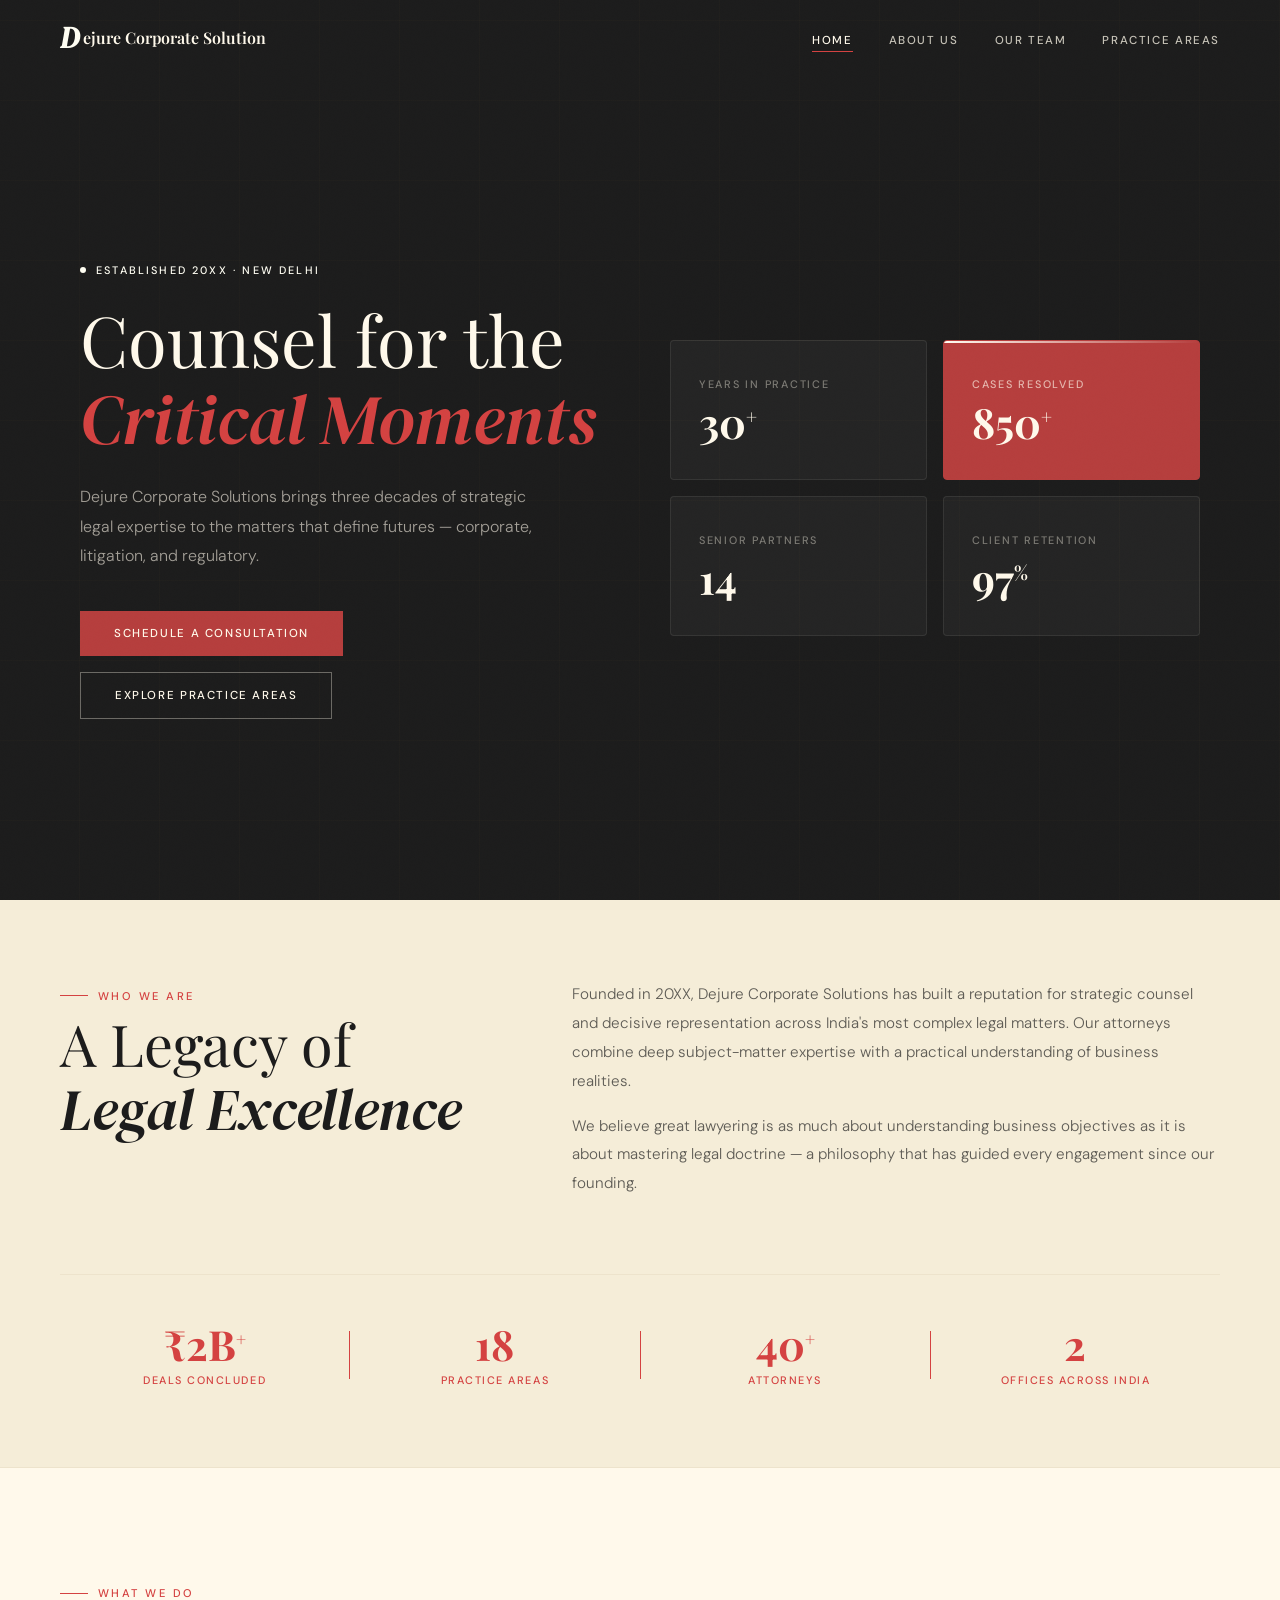
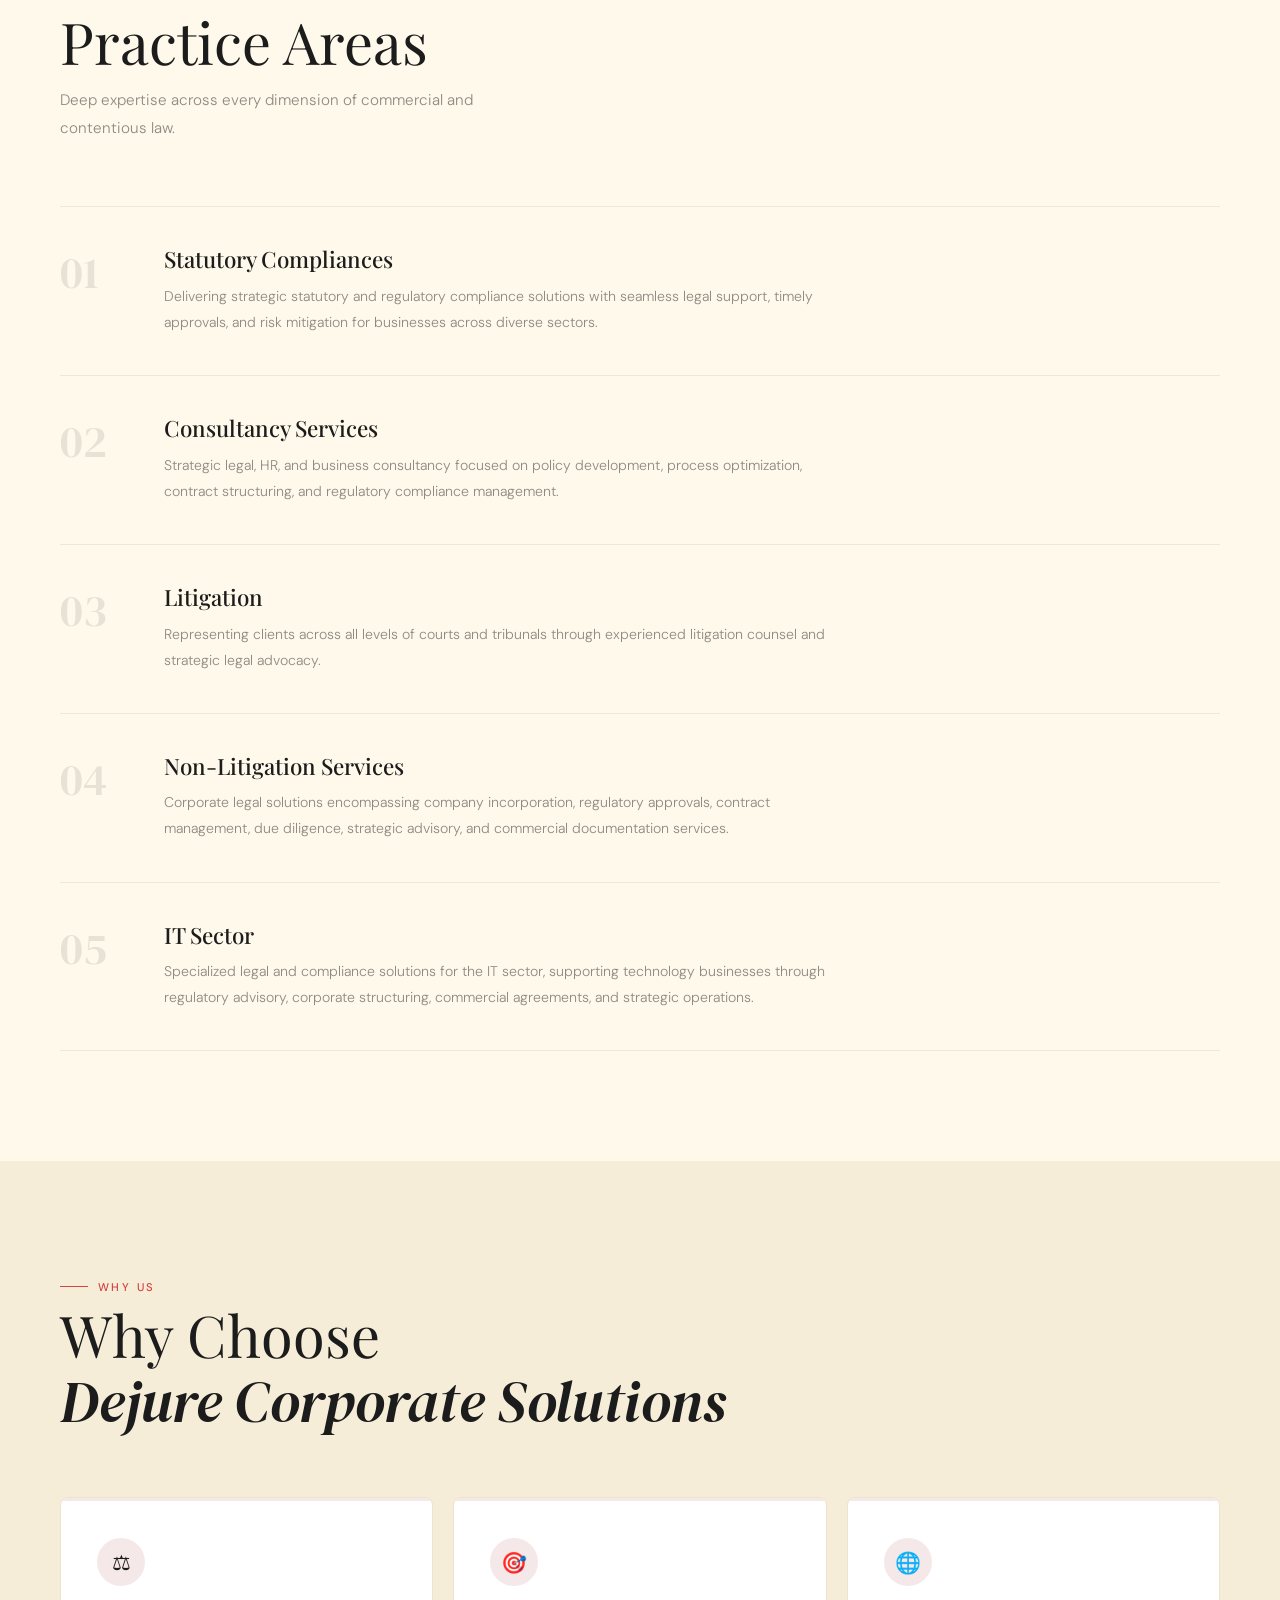
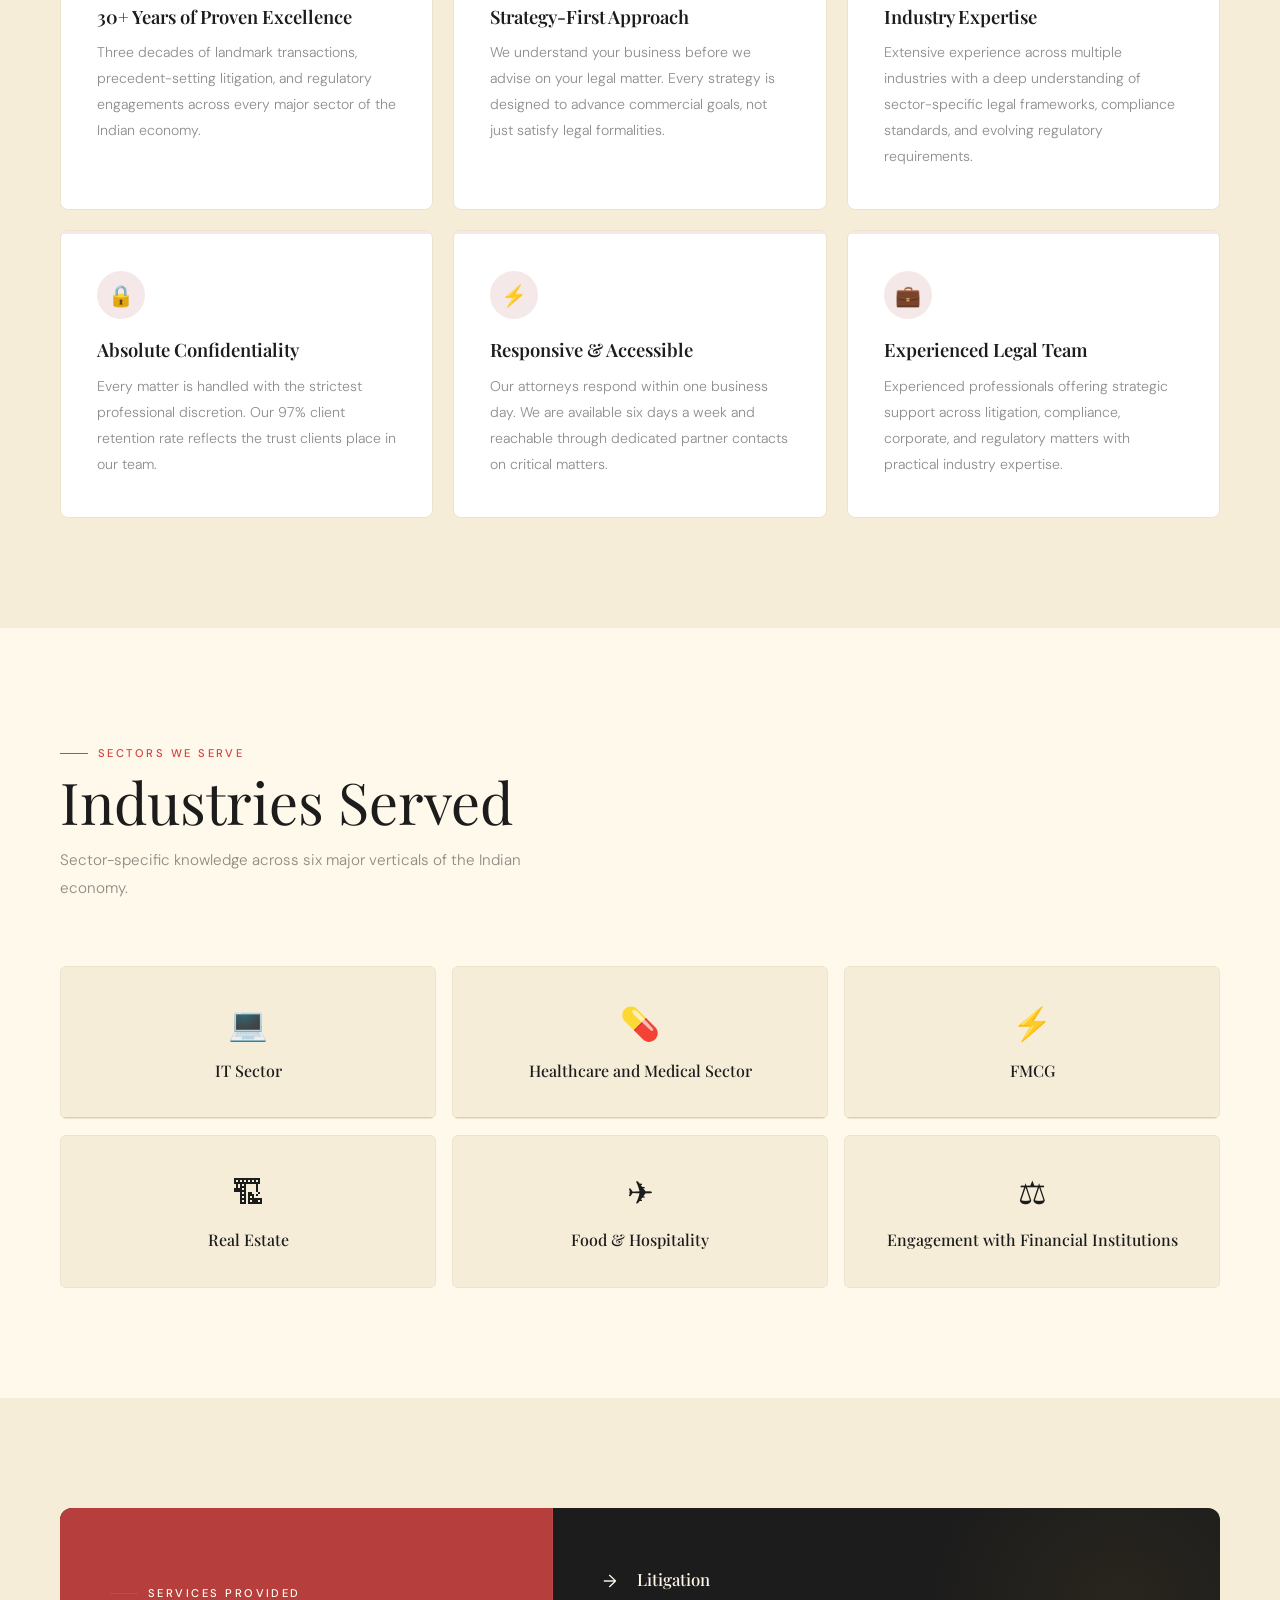
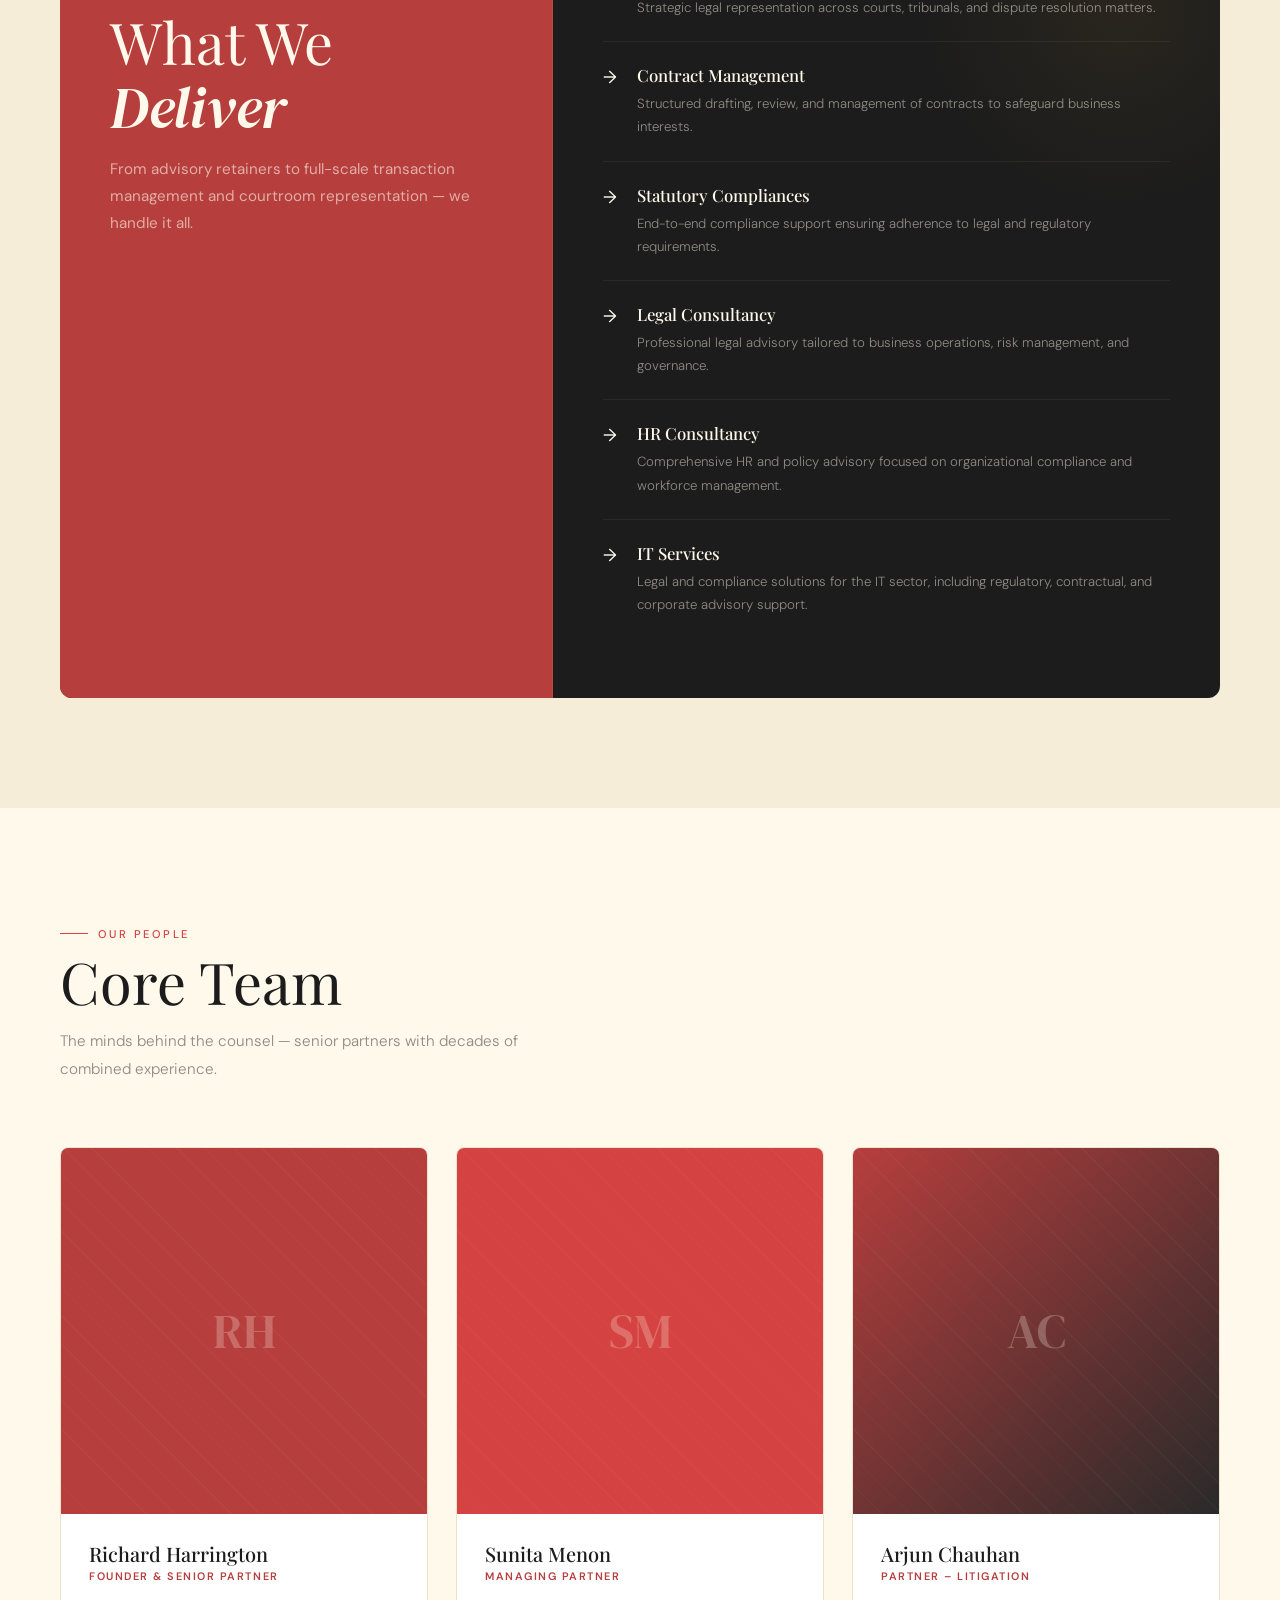
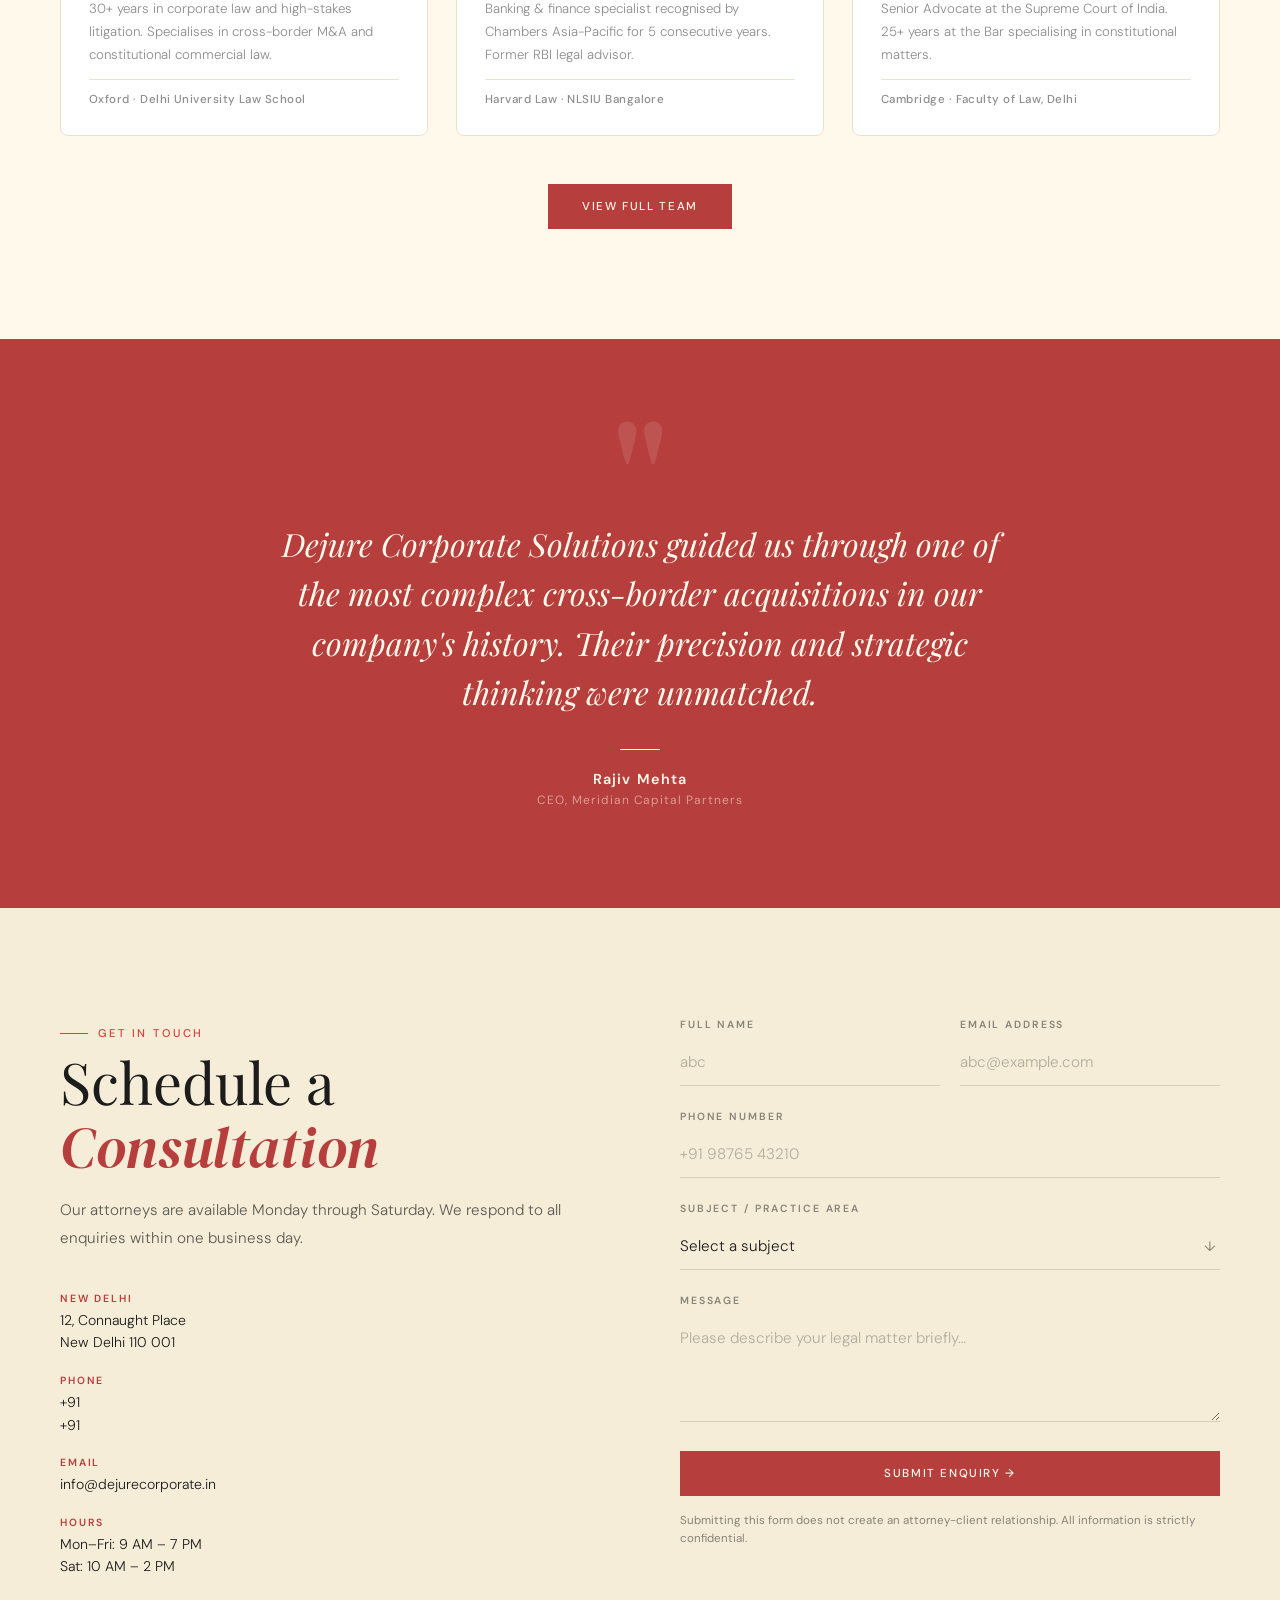
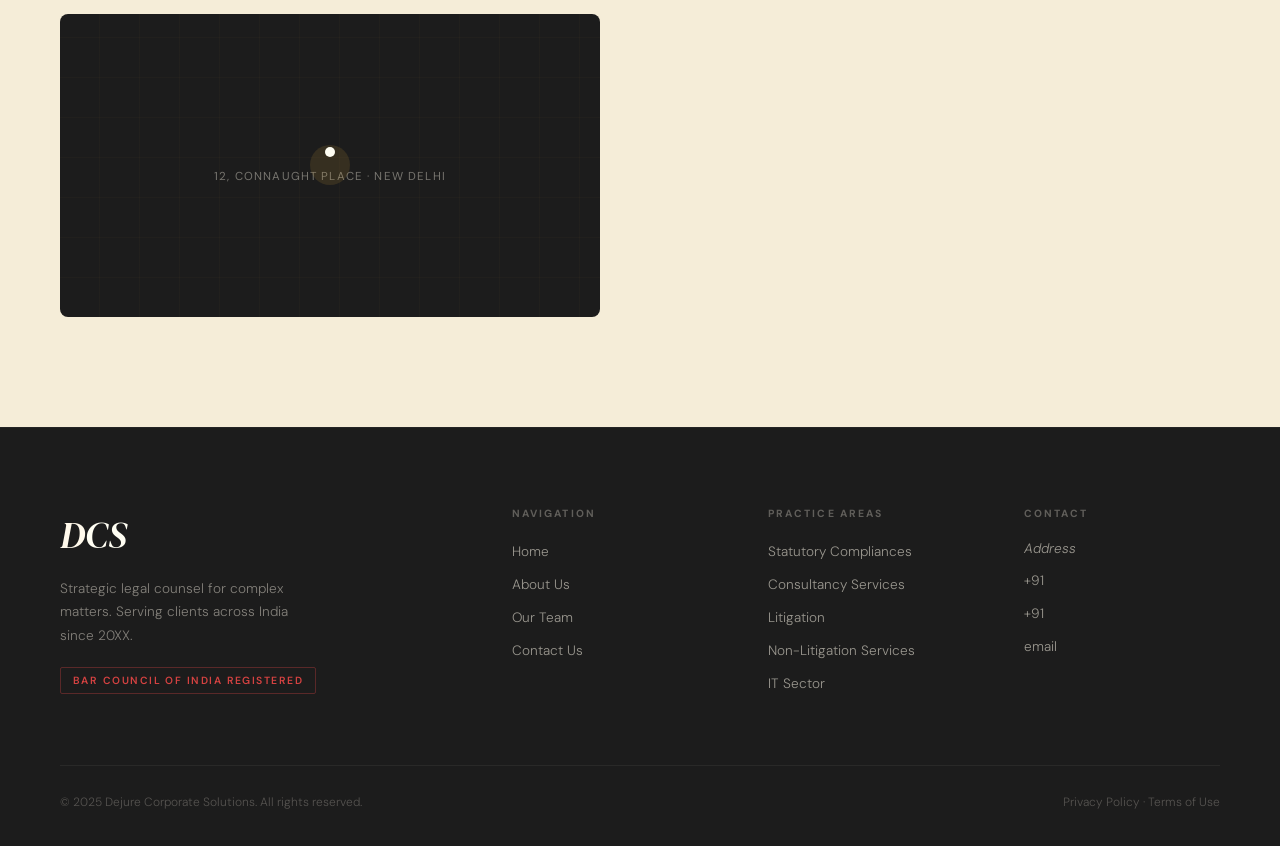
==== index.html @ 448e9ae2 "Add files via upload" ====
<!DOCTYPE html>
<html lang="en">
<head>
  <meta charset="UTF-8" />
  <meta name="viewport" content="width=device-width, initial-scale=1.0" />
  <title>Dejure Corporate Solution — Home</title>
  <link rel="preconnect" href="https://fonts.googleapis.com" />
  <link rel="preconnect" href="https://fonts.gstatic.com" crossorigin />
  <link href="https://fonts.googleapis.com/css2?family=Playfair+Display:ital,wght@0,400;0,500;0,600;0,700;1,400;1,600&family=DM+Sans:ital,opsz,wght@0,9..40,300;0,9..40,400;0,9..40,500;1,9..40,300&family=DM+Serif+Display:ital@0;1&display=swap" rel="stylesheet" />
  <link rel="stylesheet" href="style.css" />
</head>
<body data-page="home">

  <div class="grain"></div>

  <!-- NAV -->
  <nav id="navbar">
    <div class="nav-inner">
      <a class="nav-logo" href="index.html">
        <span class="logo-h">D</span>
        <span class="logo-full">ejure Corporate Solution</span>
      </a>
      <ul class="nav-links">
        <li><a href="index.html"   class="nav-link active">Home</a></li>
        <li><a href="about.html"   class="nav-link">About Us</a></li>
        <li><a href="team.html"    class="nav-link">Our Team</a></li>
        <li><a href="practice.html"    class="nav-link">Practice Areas</a></li>
      </ul>
      <button class="hamburger" id="hamburger" aria-label="Menu">
        <span></span><span></span><span></span>
      </button>
    </div>
    <div class="mobile-menu" id="mobileMenu">
      <a href="index.html" class="mob-link">Home</a>
      <a href="about.html" class="mob-link">About Us</a>
      <a href="team.html"  class="mob-link">Our Team</a>
      <a href="#contact"   class="mob-link">Contact</a>
    </div>
  </nav>

  <!-- ══════════════════ HERO ══════════════════ -->
  <section class="hero" id="home">
    <div class="hero-bg-lines"></div>
    <div class="hero-content">
      <div class="hero-eyebrow reveal">
        <span class="eyebrow-dot"></span>
        Established 20XX · New Delhi
      </div>
      <h1 class="hero-title reveal reveal-delay-1">
        Counsel for the<br /><em>Critical Moments</em>
      </h1>
      <p class="hero-desc reveal reveal-delay-2">
        Dejure Corporate Solutions brings three decades of strategic legal expertise to the matters that define futures — corporate, litigation, and regulatory.
      </p>
      <div class="hero-actions reveal reveal-delay-3">
        <a href="#contact" class="btn btn-primary">Schedule a Consultation</a>
        <a href="#practice" class="btn btn-ghost">Explore Practice Areas</a>
      </div>
    </div>
    <div class="hero-visual reveal reveal-delay-2">
      <div class="hero-card">
        <div class="hcard-label">Years in Practice</div>
        <div class="hcard-num">30<sup>+</sup></div>
      </div>
      <div class="hero-card hero-card--accent">
        <div class="hcard-label">Cases Resolved</div>
        <div class="hcard-num">850<sup>+</sup></div>
      </div>
      <div class="hero-card">
        <div class="hcard-label">Senior Partners</div>
        <div class="hcard-num">14</div>
      </div>
      <div class="hero-card hero-card">
        <div class="hcard-label">Client Retention</div>
        <div class="hcard-num">97<sup>%</sup></div>
      </div>
    </div>
  </section>

  <!-- ══════════════════ ABOUT STRIP ══════════════════ -->
  <section class="about-strip">
    <div class="container-wide">
      <div class="about-strip-inner reveal">
        <div class="about-strip-text">
          <span class="section-eyebrow">Who We Are</span>
          <h2 class="section-heading">A Legacy of<br /><em>Legal Excellence</em></h2>
        </div>
        <div class="about-strip-body">
          <p>Founded in 20XX, Dejure Corporate Solutions has built a reputation for strategic counsel and decisive representation across India's most complex legal matters. Our attorneys combine deep subject-matter expertise with a practical understanding of business realities.</p>
          <p>We believe great lawyering is as much about understanding business objectives as it is about mastering legal doctrine — a philosophy that has guided every engagement since our founding.</p>
        </div>
      </div>
      <div class="about-stats reveal">
        <div class="astat"><span class="astat-n">₹2B<sup>+</sup></span><span class="astat-l">Deals Concluded</span></div>
        <div class="astat-divider"></div>
        <div class="astat"><span class="astat-n">18</span><span class="astat-l">Practice Areas</span></div>
        <div class="astat-divider"></div>
        <div class="astat"><span class="astat-n">40<sup>+</sup></span><span class="astat-l">Attorneys</span></div>
        <div class="astat-divider"></div>
        <div class="astat"><span class="astat-n">2</span><span class="astat-l">Offices Across India</span></div>
      </div>
    </div>
  </section>

  <!-- ══════════════════ PRACTICE AREAS ══════════════════ -->
  <section class="section practice-section" id="practice">
    <div class="container-wide">
      <div class="section-header reveal">
        <span class="section-eyebrow">What We Do</span>
        <h2 class="section-heading">Practice Areas</h2>
        <p class="section-sub">Deep expertise across every dimension of commercial and contentious law.</p>
      </div>
      <ul class="practice-list reveal">
        <li class="practice-item">
          <span class="pi-num">01</span>
          <div class="pi-body">
            <h3>Statutory Compliances</h3>
            <p>Delivering strategic statutory and regulatory compliance solutions with seamless legal support, timely approvals, and risk mitigation for businesses across diverse sectors.</p>
          </div>
        </li>
        <li class="practice-item">
          <span class="pi-num">02</span>
          <div class="pi-body">
            <h3>Consultancy Services</h3>
            <p>Strategic legal, HR, and business consultancy focused on policy development, process optimization, contract structuring, and regulatory compliance management.</p>
          </div>
        </li>
        <li class="practice-item">
          <span class="pi-num">03</span>
          <div class="pi-body">
            <h3>Litigation</h3>
            <p>Representing clients across all levels of courts and tribunals through experienced litigation counsel and strategic legal advocacy.</p>
          </div>
        </li>
        <li class="practice-item">
          <span class="pi-num">04</span>
          <div class="pi-body">
            <h3>Non-Litigation Services</h3>
            <p>Corporate legal solutions encompassing company incorporation, regulatory approvals, contract management, due diligence, strategic advisory, and commercial documentation services.</p>
          </div>
        </li>
        <li class="practice-item">
          <span class="pi-num">05</span>
          <div class="pi-body">
            <h3>IT Sector</h3>
            <p>Specialized legal and compliance solutions for the IT sector, supporting technology businesses through regulatory advisory, corporate structuring, commercial agreements, and strategic operations.</p>
          </div>
        </li>
      </ul>
    </div>
  </section>

  <!-- ══════════════════ WHY CHOOSE US ══════════════════ -->
  <section class="section why-section">
    <div class="container-wide">
      <div class="section-header reveal">
        <span class="section-eyebrow">Why Us</span>
        <h2 class="section-heading">Why Choose<br /><em>Dejure Corporate Solutions</em></h2>
      </div>
      <div class="why-grid reveal">
        <div class="why-card">
          <div class="why-card-icon">⚖</div>
          <h3>30+ Years of Proven Excellence</h3>
          <p>Three decades of landmark transactions, precedent-setting litigation, and regulatory engagements across every major sector of the Indian economy.</p>
        </div>
        <div class="why-card">
          <div class="why-card-icon">🎯</div>
          <h3>Strategy-First Approach</h3>
          <p>We understand your business before we advise on your legal matter. Every strategy is designed to advance commercial goals, not just satisfy legal formalities.</p>
        </div>
        <div class="why-card">
          <div class="why-card-icon">🌐</div>
          <h3>Industry Expertise</h3>
          <p>Extensive experience across multiple industries with a deep understanding of sector-specific legal frameworks, compliance standards, and evolving regulatory requirements.</p>
        </div>
        <div class="why-card">
          <div class="why-card-icon">🔒</div>
          <h3>Absolute Confidentiality</h3>
          <p>Every matter is handled with the strictest professional discretion. Our 97% client retention rate reflects the trust clients place in our team.</p>
        </div>
        <div class="why-card">
          <div class="why-card-icon">⚡</div>
          <h3>Responsive &amp; Accessible</h3>
          <p>Our attorneys respond within one business day. We are available six days a week and reachable through dedicated partner contacts on critical matters.</p>
        </div>
        <div class="why-card">
          <div class="why-card-icon">💼</div>
          <h3>Experienced Legal Team</h3>
          <p>Experienced professionals offering strategic support across litigation, compliance, corporate, and regulatory matters with practical industry expertise.</p>
        </div>
      </div>
    </div>
  </section>

  <!-- ══════════════════ INDUSTRIES ══════════════════ -->
  <section class="section industries-section">
    <div class="container-wide">
      <div class="section-header reveal">
        <span class="section-eyebrow">Sectors We Serve</span>
        <h2 class="section-heading">Industries Served</h2>
        <p class="section-sub">Sector-specific knowledge across six major verticals of the Indian economy.</p>
      </div>
      <div class="industries-grid reveal">
        <div class="ind-card"><span class="ind-icon">💻</span><h4>IT Sector</h4></div>
        <div class="ind-card"><span class="ind-icon">💊</span><h4>Healthcare and Medical Sector</h4></div>
        <div class="ind-card"><span class="ind-icon">⚡</span><h4>FMCG</h4></div>
        <div class="ind-card"><span class="ind-icon">🏗</span><h4>Real Estate</h4></div>
        <div class="ind-card"><span class="ind-icon">✈</span><h4>Food &amp; Hospitality</h4></div>
        <div class="ind-card"><span class="ind-icon">⚖</span><h4>Engagement with Financial Institutions</h4></div>
      </div>
    </div>
  </section>

  <!-- ══════════════════ SERVICES ══════════════════ -->
  <section class="section services-section">
    <div class="container-wide">
      <div class="services-box reveal">
        <div class="services-left">
          <span class="section-eyebrow" style="color:var(--gold)">Services Provided</span>
          <h2 class="section-heading" style="color:var(--cream)">What We<br /><em>Deliver</em></h2>
          <p style="color:rgba(255,249,235,0.6);font-size:0.95rem;line-height:1.8;margin-top:1rem">From advisory retainers to full-scale transaction management and courtroom representation — we handle it all.</p>
        </div>
        <div class="services-right">
          <ul class="services-list">
            <li>
              <span class="srv-arrow">→</span>
              <div><strong>Litigation</strong><p>Strategic legal representation across courts, tribunals, and dispute resolution matters.</p></div>
            </li>
            <li>
              <span class="srv-arrow">→</span>
              <div><strong>Contract Management</strong><p>Structured drafting, review, and management of contracts to safeguard business interests.</p></div>
            </li>
            <li>
              <span class="srv-arrow">→</span>
              <div><strong>Statutory Compliances</strong><p>End-to-end compliance support ensuring adherence to legal and regulatory requirements.</p></div>
            </li>
            <li>
              <span class="srv-arrow">→</span>
              <div><strong>Legal Consultancy</strong><p>Professional legal advisory tailored to business operations, risk management, and governance.</p></div>
            </li>
            <li>
              <span class="srv-arrow">→</span>
              <div><strong>HR Consultancy</strong><p>Comprehensive HR and policy advisory focused on organizational compliance and workforce management.</p></div>
            </li>
            <li>
              <span class="srv-arrow">→</span>
              <div><strong>IT Services</strong><p>Legal and compliance solutions for the IT sector, including regulatory, contractual, and corporate advisory support.</p></div>
            </li>
          </ul>
        </div>
      </div>
    </div>
  </section>

  <!-- ══════════════════ CORE TEAM PREVIEW ══════════════════ -->
  <section class="section team-section">
    <div class="container-wide">
      <div class="section-header reveal">
        <span class="section-eyebrow">Our People</span>
        <h2 class="section-heading">Core Team</h2>
        <p class="section-sub">The minds behind the counsel — senior partners with decades of combined experience.</p>
      </div>
      <div class="team-preview-grid reveal">
        <div class="tp-card">
          <div class="tp-photo">
            <div class="tp-initials">RH</div>
          </div>
          <div class="tp-info">
            <h3>Richard Harrington</h3>
            <span class="tp-role">Founder &amp; Senior Partner</span>
            <p>30+ years in corporate law and high-stakes litigation. Specialises in cross-border M&amp;A and constitutional commercial law.</p>
            <div class="tp-edu">Oxford · Delhi University Law School</div>
          </div>
        </div>
        <div class="tp-card">
          <div class="tp-photo tp-photo--mehroon">
            <div class="tp-initials">SM</div>
          </div>
          <div class="tp-info">
            <h3>Sunita Menon</h3>
            <span class="tp-role">Managing Partner</span>
            <p>Banking &amp; finance specialist recognised by Chambers Asia-Pacific for 5 consecutive years. Former RBI legal advisor.</p>
            <div class="tp-edu">Harvard Law · NLSIU Bangalore</div>
          </div>
        </div>
        <div class="tp-card">
          <div class="tp-photo tp-photo--gold">
            <div class="tp-initials">AC</div>
          </div>
          <div class="tp-info">
            <h3>Arjun Chauhan</h3>
            <span class="tp-role">Partner – Litigation</span>
            <p>Senior Advocate at the Supreme Court of India. 25+ years at the Bar specialising in constitutional matters.</p>
            <div class="tp-edu">Cambridge · Faculty of Law, Delhi</div>
          </div>
        </div>
      </div>
      <div class="team-cta reveal">
        <a href="team.html" class="btn btn-primary">View Full Team</a>
      </div>
    </div>
  </section>

  <!-- ══════════════════ TESTIMONIAL ══════════════════ -->
  <section class="testimonial-section">
    <div class="container-wide">
      <div class="testimonial-inner reveal">
        <div class="testimonial-quote-mark">"</div>
        <blockquote>
          Dejure Corporate Solutions guided us through one of the most complex cross-border acquisitions in our company's history. Their precision and strategic thinking were unmatched.
        </blockquote>
        <div class="testimonial-author">
          <div class="testimonial-name">Rajiv Mehta</div>
          <div class="testimonial-role">CEO, Meridian Capital Partners</div>
        </div>
      </div>
    </div>
  </section>

  <!-- ══════════════════ CONTACT ══════════════════ -->
  <section class="section contact-section" id="contact">
    <div class="container-wide">
      <div class="contact-inner">
        <div class="contact-left reveal">
          <span class="section-eyebrow">Get in Touch</span>
          <h2 class="section-heading">Schedule a<br /><em style="color:var(--mehroon);">Consultation</em></h2>
          <p>Our attorneys are available Monday through Saturday. We respond to all enquiries within one business day.</p>
          <div class="contact-details">
            <div class="cd-item">
              <span class="cd-label">New Delhi</span>
              <span class="cd-val">12, Connaught Place<br />New Delhi 110 001</span>
            </div>
            <div class="cd-item">
              <span class="cd-label">Phone</span>
              <span class="cd-val">+91 &nbsp; &nbsp;<br />+91</span>
            </div>
            <div class="cd-item">
              <span class="cd-label">Email</span>
              <span class="cd-val">info@dejurecorporate.in</span>
            </div>
            <div class="cd-item">
              <span class="cd-label">Hours</span>
              <span class="cd-val">Mon–Fri: 9 AM – 7 PM<br />Sat: 10 AM – 2 PM</span>
            </div>
          </div>
          <div class="map-box">
            <div class="map-grid"></div>
            <div class="map-pin-wrap">
              <div class="map-pulse"></div>
              <div class="map-dot-main"></div>
              <div class="map-label">12, Connaught Place · New Delhi</div>
            </div>
          </div>
        </div>
        <div class="contact-right reveal reveal-delay-1">
          <form class="contact-form" id="contactForm">
            <div class="form-row">
              <div class="form-group">
                <label>Full Name</label>
                <input type="text" placeholder="abc" required />
              </div>
              <div class="form-group">
                <label>Email Address</label>
                <input type="email" placeholder="abc@example.com" required />
              </div>
            </div>
            <div class="form-group">
              <label>Phone Number</label>
              <input type="tel" placeholder="+91 98765 43210" />
            </div>
            <div class="form-group">
              <label>Subject / Practice Area</label>
              <div class="select-wrap">
                <select required>
                  <option value="">Select a subject</option>
                  <option>Statutory Compliances</option>
                  <option>Consultancy Services</option>
                  <option>Litigation</option>
                  <option>Non-Litigation Services</option>
                  <option>IT Sector</option>
                  <option>HR Consultancy</option>
                </select>
                <span class="select-arrow">↓</span>
              </div>
            </div>
            <div class="form-group">
              <label>Message</label>
              <textarea rows="4" placeholder="Please describe your legal matter briefly…" required></textarea>
            </div>
            <button type="submit" class="btn btn-primary btn-full">Submit Enquiry →</button>
            <p class="form-note">Submitting this form does not create an attorney-client relationship. All information is strictly confidential.</p>
          </form>
        </div>
      </div>
    </div>
  </section>

  <!-- FOOTER -->
  <footer>
    <div class="container-wide">
      <div class="footer-inner">
        <div class="footer-brand-col">
          <div class="footer-logo">D<span>CS</span></div>
          <p>Strategic legal counsel for complex matters. Serving clients across India since 20XX.</p>
          <div class="footer-bar-reg">Bar Council of India Registered</div>
        </div>
        <div class="footer-links-col">
          <h4>Navigation</h4>
          <ul>
            <li><a href="index.html">Home</a></li>
            <li><a href="about.html">About Us</a></li>
            <li><a href="team.html">Our Team</a></li>
            <li><a href="#contact">Contact Us</a></li>
          </ul>
        </div>
        <div class="footer-links-col">
          <h4>Practice Areas</h4>
          <ul>
            <li><a>Statutory Compliances</a></li>
            <li><a>Consultancy Services</a></li>
            <li><a>Litigation</a></li>
            <li><a>Non-Litigation Services</a></li>
            <li><a>IT Sector</a></li>
          </ul>
        </div>
        <div class="footer-links-col">
          <h4>Contact</h4>
          <ul>
            <li><a><Address>Address</Address></a></li>
            <li><a>+91 &nbsp;</a></li>
            <li><a>+91 &nbsp;</a></li>
            <li><a>email</a></li>
        </div>
      </div>
      <div class="footer-bottom">
        <span>© 2025 Dejure Corporate Solutions. All rights reserved.</span>
        <span>Privacy Policy · Terms of Use</span>
      </div>
    </div>
  </footer>

  <script src="script.js"></script>
</body>
</html>
---- style.css ----
/* ═══════════════════════════════════════════════════════
   DEJURE CORPORATE SOLUTION — style.css
   Shared across index.html · about.html · team.html
   ═══════════════════════════════════════════════════════ */

/* ── VARIABLES ── */
:root {
  --biege:          #fffef3;
  --cream:          #FFF9EB;
  --cream-dark:     #F5EDD8;
  --cream-deeper:   #EDE3CC;
  --charcoal:       #1C1C1C;
  --charcoal-soft:  #2A2A2A;
  --mehroon:          #b63e3d;
  --mehroon-light:    #d44241;
  --mehroon-pale:     #f5e8e8;
  --gold:           #fffef3;
  --white:          #FFFFFF;
  --text-muted:     rgba(28,28,28,0.5);
  --text-light:     rgba(28,28,28,0.7);
  --nav-h:          76px;
  --radius:         4px;
  --transition:     0.35s cubic-bezier(0.22, 1, 0.36, 1);
}

/* ── RESET ── */
*, *::before, *::after { margin: 0; padding: 0; box-sizing: border-box; }
html { scroll-behavior: smooth; font-size: 16px; }
body {
  font-family: 'DM Sans', sans-serif;
  background: var(--cream);
  color: var(--charcoal);
  overflow-x: hidden;
  min-height: 100vh;
}
img { display: block; max-width: 100%; }
a { text-decoration: none; color: inherit; }
ul { list-style: none; }
button { font-family: inherit; cursor: pointer; }
input, select, textarea { font-family: inherit; }

/* ── GRAIN ── */
.grain {
  position: fixed; inset: 0; z-index: 9999;
  pointer-events: none;
  background-image: url("data:image/svg+xml,%3Csvg viewBox='0 0 256 256' xmlns='http://www.w3.org/2000/svg'%3E%3Cfilter id='noise'%3E%3CfeTurbulence type='fractalNoise' baseFrequency='0.9' numOctaves='4' stitchTiles='stitch'/%3E%3C/filter%3E%3Crect width='100%25' height='100%25' filter='url(%23noise)' opacity='0.035'/%3E%3C/svg%3E");
  background-size: 200px 200px;
  opacity: 0.4;
}

/* ── TYPOGRAPHY ── */
h1, h2, h3, h4 { font-family: 'Playfair Display', serif; font-weight: 400; line-height: 1.15; }
em { font-family: 'DM Serif Display', serif; font-style: italic; }

/* ── UTILITY ── */
.container-wide { max-width: 1280px; margin: 0 auto; padding: 0 60px; }
.section { padding: 110px 0; }

.section-eyebrow {
  display: inline-flex; align-items: center; gap: 10px;
  font-size: 0.7rem; font-weight: 500; letter-spacing: 0.22em; text-transform: uppercase;
  color: var(--mehroon-light);
  font-family: 'DM Sans', sans-serif;
}
.section-eyebrow::before {
  content: ''; display: inline-block; width: 28px; height: 1px; background: var(--mehroon-light);
}
.section-heading {
  font-size: clamp(2.2rem, 4.5vw, 3.6rem);
  line-height: 1.1;
  color: var(--charcoal);
  margin-top: 0.6rem;
}
.section-sub {
  font-size: 0.95rem; font-weight: 300; color: var(--text-muted);
  max-width: 500px; line-height: 1.85; margin-top: 0.8rem;
}
.section-header { margin-bottom: 64px; }

/* ── BUTTONS ── */
.btn {
  display: inline-flex; align-items: center; gap: 8px;
  font-family: 'DM Sans', sans-serif;
  font-size: 0.72rem; font-weight: 500; letter-spacing: 0.14em; text-transform: uppercase;
  padding: 15px 34px;
  border: none; cursor: pointer;
  transition: var(--transition);
  position: relative; overflow: hidden;
}
.btn::after {
  content: ''; position: absolute; inset: 0;
  background: rgba(255,255,255,0.08);
  transform: translateY(100%);
  transition: transform 0.3s ease;
}
.btn:hover::after { transform: translateY(0); }
.btn-primary { background: var(--mehroon); color: var(--cream); }
.btn-primary:hover { background: var(--mehroon-light); }
.btn-ghost {
  background: transparent;
  color: var(--cream);
  border: 1px solid rgba(255,249,235,0.35);
}
.btn-ghost:hover { border-color: var(--cream); }
.btn-full { width: 100%; justify-content: center; }

/* ══════════════════════════════════════════
   NAV  (shared across all pages)
══════════════════════════════════════════ */
nav {
  position: fixed; top: 0; left: 0; right: 0; z-index: 1000;
  height: var(--nav-h);
  transition: background 0.4s ease, box-shadow 0.4s ease;
}
nav.scrolled {
  background: rgba(255,249,235,0.96);
  backdrop-filter: blur(12px);
  box-shadow: 0 1px 0 rgba(28,28,28,0.08);
}
nav.scrolled .nav-logo  { color: var(--charcoal); }
nav.scrolled .logo-h    { color: var(--mehroon); }
nav.scrolled .nav-link  { color: var(--charcoal); }
nav.scrolled .nav-link:hover { color: var(--mehroon); }
nav.scrolled .nav-cta   { background: var(--mehroon) !important; color: var(--cream) !important; }
nav.scrolled .hamburger span { background: var(--charcoal); }

/* On non-hero pages start scrolled so text is readable immediately */
body[data-page="about"] nav,
body[data-page="team"]  nav {
  background: rgba(255,249,235,0.96);
  backdrop-filter: blur(12px);
  box-shadow: 0 1px 0 rgba(28,28,28,0.08);
}
body[data-page="about"] nav .nav-logo,
body[data-page="team"]  nav .nav-logo  { color: var(--charcoal); }
body[data-page="about"] nav .logo-h,
body[data-page="team"]  nav .logo-h    { color: var(--mehroon); }
body[data-page="about"] nav .nav-link,
body[data-page="team"]  nav .nav-link  { color: var(--charcoal); }
body[data-page="about"] nav .nav-link:hover,
body[data-page="team"]  nav .nav-link:hover { color: var(--mehroon); }
body[data-page="about"] nav .nav-cta,
body[data-page="team"]  nav .nav-cta   { background: var(--mehroon) !important; color: var(--cream) !important; }
body[data-page="about"] nav .hamburger span,
body[data-page="team"]  nav .hamburger span { background: var(--charcoal); }

.nav-inner {
  max-width: 1280px; margin: 0 auto; padding: 0 60px;
  height: 100%; display: flex; align-items: center; justify-content: space-between;
}
.nav-logo {
  display: flex; align-items: center; gap: 4px;
  font-family: 'Playfair Display', serif;
  color: var(--cream); font-size: 1.1rem; font-weight: 600;
  transition: color 0.3s;
}
.logo-h {
  font-size: 1.8rem; line-height: 1; color: var(--gold);
  font-family: 'DM Serif Display', serif; font-style: italic;
  transition: color 0.3s;
}
.logo-full { font-size: 1rem; }

.nav-links { display: flex; align-items: center; gap: 36px; }
.nav-link {
  font-size: 0.72rem; font-weight: 500; letter-spacing: 0.14em; text-transform: uppercase;
  color: rgba(255,249,235,0.75);
  transition: color 0.2s;
  position: relative;
}
.nav-link::after {
  content: ''; position: absolute; bottom: -4px; left: 0; right: 0;
  height: 1px; background: var(--mehroon-light);
  transform: scaleX(0); transform-origin: left;
  transition: transform 0.3s ease;
}
.nav-link:hover { color: var(--cream); }
.nav-link:hover::after, .nav-link.active::after { transform: scaleX(1); }
.nav-link.active { color: var(--cream); }

/* On light nav, fix active/hover colours */
nav.scrolled .nav-link::after,
body[data-page="about"] nav .nav-link::after,
body[data-page="team"]  nav .nav-link::after { background: var(--mehroon); }
nav.scrolled .nav-link.active,
body[data-page="about"] nav .nav-link.active,
body[data-page="team"]  nav .nav-link.active { color: var(--mehroon); }

.nav-cta {
  background: var(--gold) !important;
  color: var(--charcoal) !important;
  padding: 10px 22px;
  font-size: 0.7rem !important;
  border-radius: var(--radius);
}
.nav-cta:hover { background: var(--mehroon-light) !important; color: var(--cream) !important; }
.nav-cta::after { display: none; }

.hamburger {
  display: none; flex-direction: column; gap: 5px;
  background: none; border: none; cursor: pointer; padding: 4px;
}
.hamburger span {
  display: block; width: 24px; height: 1.5px;
  background: var(--cream); transition: var(--transition);
}
.hamburger.open span:nth-child(1) { transform: translateY(6.5px) rotate(45deg); }
.hamburger.open span:nth-child(2) { opacity: 0; }
.hamburger.open span:nth-child(3) { transform: translateY(-6.5px) rotate(-45deg); }

.mobile-menu {
  display: none; flex-direction: column;
  background: var(--charcoal); padding: 20px 60px 28px;
}
.mobile-menu.open { display: flex; }
.mob-link {
  color: rgba(255,249,235,0.8); font-size: 0.85rem; font-weight: 500;
  letter-spacing: 0.1em; text-transform: uppercase;
  padding: 12px 0; border-bottom: 1px solid rgba(255,249,235,0.06);
}

/* ══════════════════════════════════════════
   HOME PAGE — HERO
══════════════════════════════════════════ */
.hero {
  background: var(--charcoal);
  padding: calc(var(--nav-h) + 80px) 80px 80px;
  display: grid; grid-template-columns: 1fr 1fr;
  gap: 60px; align-items: center;
  position: relative; overflow: hidden;
  min-height: 100vh;
}
.hero-bg-lines {
  position: absolute; inset: 0; pointer-events: none;
  background:
    repeating-linear-gradient(0deg,  transparent, transparent 79px, rgba(201,151,58,0.04) 80px),
    repeating-linear-gradient(90deg, transparent, transparent 79px, rgba(201,151,58,0.04) 80px);
}
.hero-eyebrow {
  display: inline-flex; align-items: center; gap: 10px;
  font-size: 0.68rem; font-weight: 500; letter-spacing: 0.2em; text-transform: uppercase;
  color: var(--gold);
  margin-bottom: 1.5rem;
}
.eyebrow-dot {
  width: 6px; height: 6px; border-radius: 50%; background: var(--gold);
  animation: pulse 2s infinite;
}
@keyframes pulse {
  0%,100% { box-shadow: 0 0 0 0 rgba(201,151,58,0.4); }
  50%      { box-shadow: 0 0 0 8px rgba(201,151,58,0); }
}
.hero-title {
  font-size: clamp(3rem, 5.5vw, 5.2rem);
  color: var(--cream); font-weight: 400; line-height: 1.08;
  margin-bottom: 1.5rem;
}
.hero-title em { color: var(--mehroon-light); }
.hero-desc {
  font-size: 1rem; font-weight: 300; color: rgba(255,249,235,0.6);
  line-height: 1.85; max-width: 460px; margin-bottom: 2.5rem;
}
.hero-actions { display: flex; gap: 16px; flex-wrap: wrap; }

.hero-visual {
  display: grid; grid-template-columns: 1fr 1fr; gap: 16px;
}
.hero-card {
  background: rgba(255,249,235,0.04);
  border: 1px solid rgba(255,249,235,0.08);
  padding: 36px 28px;
  border-radius: var(--radius);
  transition: var(--transition);
  position: relative; overflow: hidden;
}
.hero-card::before {
  content: ''; position: absolute; top: 0; left: 0; right: 0; height: 2px;
  background: linear-gradient(90deg, var(--mehroon), transparent);
  opacity: 0; transition: opacity 0.3s;
}
.hero-card:hover::before { opacity: 1; }
.hero-card:hover { border-color: rgba(255,249,235,0.15); transform: translateY(-3px); }
.hero-card--accent { background: var(--mehroon); border-color: var(--mehroon); }
.hero-card--accent .hcard-num   { color: var(--cream); }
.hero-card--accent .hcard-label { color: rgba(255,249,235,0.65); }
.hero-card--accent::before { background: linear-gradient(90deg,var(--gold),transparent); opacity:1; }
.hero-card--outline { border-color: rgba(201,151,58,0.3); }
.hero-card--outline .hcard-num { color: var(--gold); }
.hcard-label {
  font-size: 0.68rem; font-weight: 500; letter-spacing: 0.16em; text-transform: uppercase;
  color: rgba(255,249,235,0.4); margin-bottom: 10px;
}
.hcard-num {
  font-family: 'Playfair Display', serif;
  font-size: 2.6rem; font-weight: 700; color: var(--cream); line-height: 1;
}
.hcard-num sup { font-size: 1.2rem; vertical-align: super; }

/* ── About Strip ── */
.about-strip { background: var(--cream-dark); padding: 80px 0; border-bottom: 1px solid var(--cream-deeper); }
.about-strip-inner {
  display: grid; grid-template-columns: 1fr 1.5fr; gap: 80px; align-items: start;
  margin-bottom: 60px;
}
.about-strip-body p { font-size: 0.95rem; font-weight: 300; line-height: 1.9; color: var(--text-light); margin-bottom: 1rem; }
.about-stats {
  display: flex; gap: 0; align-items: center;
  border-top: 1px solid var(--cream-deeper); padding-top: 48px;
}
.astat { flex: 1; text-align: center; }
.astat-divider { width: 1px; height: 48px; background: var(--mehroon-light); }
.astat-n { display: block; font-family: 'Playfair Display', serif; font-size: 2.6rem; font-weight: 700; color: var(--mehroon-light); line-height: 1; }
.astat-n sup { font-size: 1.1rem; }
.astat-l { display: block; margin-top: 8px; font-size: 0.68rem; font-weight: 500; letter-spacing: 0.14em; text-transform: uppercase; color: var(--mehroon-light); }

/* ── Practice Areas ── */
.practice-section { background: var(--cream); }
.practice-list { display: flex; flex-direction: column; }
.practice-item {
  display: grid; grid-template-columns: 72px 1fr; gap: 32px; align-items: start;
  padding: 40px 0;
  border-top: 1px solid rgba(28,28,28,0.08);
  cursor: pointer; transition: var(--transition);
  position: relative;
}
.practice-item::after {
  content: '→'; position: absolute; right: 0; top: 50%;
  font-size: 1.2rem; color: var(--mehroon-light);
  opacity: 0; transform: translateY(-50%) translateX(-8px);
  transition: var(--transition);
}
.practice-item:hover::after { opacity: 1; transform: translateY(-50%) translateX(0); }
.practice-item:hover { padding-left: 8px; background: rgba(182,62,61,0.02); }
.practice-item:last-child { border-bottom: 1px solid rgba(28,28,28,0.08); }
.pi-num {
  font-family: 'DM Serif Display', serif;
  font-size: 2.8rem; font-weight: 400; color: rgba(28,28,28,0.1);
  line-height: 1; padding-top: 4px; transition: color 0.3s;
}
.practice-item:hover .pi-num { color: var(--mehroon-light); }
.pi-body h3 { font-size: 1.4rem; font-weight: 500; color: var(--charcoal); margin-bottom: 10px; transition: color 0.3s; }
.practice-item:hover .pi-body h3 { color: var(--mehroon); }
.pi-body p  { font-size: 0.88rem; font-weight: 300; line-height: 1.85; color: var(--text-muted); max-width: 680px; }

/* ── Why Choose Us ── */
.why-section { background: var(--cream-dark); }
.why-grid { display: grid; grid-template-columns: repeat(3, 1fr); gap: 20px; }
.why-card {
  background: var(--white);
  border: 1px solid var(--cream-deeper);
  border-radius: 8px; padding: 40px 36px;
  position: relative; overflow: hidden;
  transition: var(--transition);
}
.why-card::before {
  content: ''; position: absolute; top: 0; left: 0; right: 0; height: 3px;
  background: var(--mehroon-pale); transition: background 0.3s;
}
.why-card:hover { transform: translateY(-6px); box-shadow: 0 20px 48px rgba(28,28,28,0.08); }
.why-card:hover::before { background: var(--mehroon); }
.why-card-icon {
  width: 48px; height: 48px; border-radius: 50%;
  background: var(--mehroon-pale);
  display: flex; align-items: center; justify-content: center;
  font-size: 1.3rem; margin-bottom: 20px;
}
.why-card h3 { font-size: 1.15rem; font-weight: 600; color: var(--charcoal); margin-bottom: 12px; }
.why-card p  { font-size: 0.88rem; font-weight: 300; line-height: 1.85; color: var(--text-muted); }

/* ── Industries ── */
.industries-section { background: var(--cream); }
.industries-grid { display: grid; grid-template-columns: repeat(3, 1fr); gap: 16px; }
.ind-card {
  padding: 36px 28px;
  background: var(--cream-dark);
  border: 1px solid var(--cream-deeper);
  border-radius: 6px;
  cursor: pointer; transition: var(--transition);
  text-align: center; position: relative; overflow: hidden;
}
.ind-card::before {
  content: ''; position: absolute; inset: 0;
  background: var(--mehroon);
  transform: translateY(100%);
  transition: transform 0.4s cubic-bezier(0.22,1,0.36,1); z-index: 0;
}
.ind-card:hover::before    { transform: translateY(0); }
.ind-card:hover .ind-icon  { color: var(--gold); }
.ind-card:hover h4         { color: var(--cream); }
.ind-icon { display: block; font-size: 2rem; margin-bottom: 16px; position: relative; z-index: 1; transition: color 0.3s; }
.ind-card h4 { font-family: 'Playfair Display', serif; font-size: 1rem; font-weight: 500; color: var(--charcoal); line-height: 1.3; position: relative; z-index: 1; transition: color 0.3s; }

/* ── Services ── */
.services-section { background: var(--cream-dark); }
.services-box {
  background: var(--charcoal);
  border-radius: 12px;
  display: grid; grid-template-columns: 0.85fr 1.15fr;
  overflow: hidden; position: relative;
}
.services-box::before {
  content: ''; position: absolute; top:-100px; right:-100px;
  width:400px;height:400px; border-radius:50%;
  background: radial-gradient(circle, rgba(201,151,58,0.08) 0%, transparent 70%);
  pointer-events: none;
}
.services-left  { padding: 70px 50px; background: var(--mehroon); border-right: 1px solid rgba(255,249,235,0.06); }
.services-right { padding: 60px 50px; }
.services-list  { display: flex; flex-direction: column; gap: 0; }
.services-list li {
  display: flex; gap: 20px; align-items: flex-start;
  padding: 22px 0;
  border-bottom: 1px solid rgba(255,249,235,0.06);
  transition: var(--transition);
}
.services-list li:first-child { padding-top: 0; }
.services-list li:last-child  { border-bottom: none; }
.services-list li:hover { padding-left: 8px; }
.srv-arrow { color: var(--gold); font-size: 1.1rem; flex-shrink: 0; margin-top: 2px; transition: transform 0.3s; }
.services-list li:hover .srv-arrow { transform: translateX(4px); }
.services-list li strong { display: block; color: var(--cream); font-family: 'Playfair Display', serif; font-size: 1.05rem; font-weight: 500; margin-bottom: 6px; }
.services-list li p { font-size: 0.83rem; font-weight: 300; line-height: 1.75; color: rgba(255,249,235,0.5); }

/* ── Team Preview (Home) ── */
.team-section { background: var(--cream); }
.team-preview-grid { display: grid; grid-template-columns: repeat(3, 1fr); gap: 28px; margin-bottom: 48px; }
.tp-card {
  background: var(--white);
  border: 1px solid var(--cream-deeper);
  border-radius: 8px; overflow: hidden;
  transition: var(--transition); cursor: pointer;
}
.tp-card:hover { transform: translateY(-8px); box-shadow: 0 24px 60px rgba(28,28,28,0.1); }
.tp-photo {
  width: 100%; aspect-ratio: 1;
  background: var(--mehroon);
  display: flex; align-items: center; justify-content: center;
  position: relative; overflow: hidden;
}
.tp-photo--mehroon { background: var(--mehroon-light); }
.tp-photo--gold  { background: linear-gradient(135deg, var(--mehroon), var(--charcoal-soft)); }
.tp-photo::after {
  content: ''; position: absolute; inset: 0;
  background: repeating-linear-gradient(45deg, rgba(255,249,235,0.03) 0, rgba(255,249,235,0.03) 1px, transparent 1px, transparent 20px);
}
.tp-initials { font-family: 'DM Serif Display', serif; font-size: 3rem; color: rgba(255,249,235,0.25); position: relative; z-index: 1; }
.tp-info { padding: 28px; }
.tp-info h3 { font-size: 1.25rem; font-weight: 500; margin-bottom: 4px; }
.tp-role { font-size: 0.68rem; font-weight: 600; letter-spacing: 0.14em; text-transform: uppercase; color: var(--mehroon); margin-bottom: 14px; display: block; }
.tp-info p { font-size: 0.83rem; font-weight: 300; line-height: 1.75; color: var(--text-muted); margin-bottom: 12px; }
.tp-edu { font-size: 0.72rem; font-weight: 500; color: var(--text-muted); letter-spacing: 0.04em; padding-top: 12px; border-top: 1px solid var(--cream-deeper); }
.team-cta { text-align: center; }

/* ── Testimonial ── */
.testimonial-section { background: var(--mehroon); padding: 100px 0; }
.testimonial-inner { max-width: 860px; margin: 0 auto; text-align: center; padding: 0 60px; position: relative; }
.testimonial-quote-mark { font-family: 'DM Serif Display', serif; font-size: 8rem; line-height: 0.5; color: rgba(255,249,235,0.12); margin-bottom: 1rem; display: block; }
.testimonial-inner blockquote { font-family: 'Playfair Display', serif; font-size: clamp(1.3rem, 2.5vw, 2rem); font-weight: 400; font-style: italic; color: var(--cream); line-height: 1.55; margin-bottom: 2rem; }
.testimonial-name { font-size: 0.9rem; font-weight: 600; letter-spacing: 0.08em; color: var(--cream); margin-bottom: 4px; }
.testimonial-role { font-size: 0.75rem; letter-spacing: 0.08em; color: rgba(255,249,235,0.5); }
.testimonial-author::before { content: ''; display: block; width: 40px; height: 1px; background: var(--gold); margin: 0 auto 20px; }

/* ── Contact (Home) ── */
.contact-section { background: var(--cream-dark); }
.contact-inner { display: grid; grid-template-columns: 1fr 1fr; gap: 80px; align-items: start; }
.contact-left p { font-size: 0.95rem; font-weight: 300; color: var(--text-light); line-height: 1.85; margin-top: 1rem; margin-bottom: 2.5rem; }
.contact-details { display: flex; flex-direction: column; gap: 20px; margin-bottom: 36px; }
.cd-item { display: flex; flex-direction: column; gap: 4px; }
.cd-label { font-size: 0.65rem; font-weight: 600; letter-spacing: 0.18em; text-transform: uppercase; color: var(--mehroon); }
.cd-val   { font-size: 0.88rem; font-weight: 300; color: var(--charcoal); line-height: 1.6; }
.map-box {
  background: var(--charcoal); border-radius: 8px; overflow: hidden;
  aspect-ratio: 16/9; position: relative;
  display: flex; align-items: center; justify-content: center;
}
.map-grid {
  position: absolute; inset: 0;
  background:
    repeating-linear-gradient(0deg,  transparent, transparent 39px, rgba(201,151,58,0.06) 40px),
    repeating-linear-gradient(90deg, transparent, transparent 39px, rgba(201,151,58,0.06) 40px);
}
.map-pin-wrap { position: relative; z-index: 1; text-align: center; }
.map-pulse {
  position: absolute; top: 50%; left: 50%;
  transform: translate(-50%,-50%);
  width: 40px; height: 40px; border-radius: 50%;
  background: rgba(201,151,58,0.15);
  animation: mapPulse 2s ease-in-out infinite;
}
@keyframes mapPulse {
  0%,100% { transform: translate(-50%,-50%) scale(1); opacity: 0.6; }
  50%      { transform: translate(-50%,-50%) scale(1.8); opacity: 0; }
}
.map-dot-main { width: 10px; height: 10px; border-radius: 50%; background: var(--gold); margin: 0 auto 12px; position: relative; z-index: 1; }
.map-label { font-size: 0.72rem; letter-spacing: 0.1em; text-transform: uppercase; color: rgba(255,249,235,0.4); }

/* Contact Form */
.contact-form { display: flex; flex-direction: column; gap: 0; }
.form-row { display: grid; grid-template-columns: 1fr 1fr; gap: 20px; }
.form-group { margin-bottom: 24px; }
.form-group label { display: block; font-size: 0.65rem; font-weight: 600; letter-spacing: 0.18em; text-transform: uppercase; color: var(--text-muted); margin-bottom: 8px; }
.form-group input,
.form-group textarea {
  width: 100%; padding: 13px 0;
  background: transparent; border: none; border-bottom: 1.5px solid rgba(28,28,28,0.15);
  font-size: 0.95rem; font-weight: 300; color: var(--charcoal);
  outline: none; transition: border-color 0.25s;
}
.form-group input:focus,
.form-group textarea:focus    { border-color: var(--mehroon); }
.form-group input::placeholder,
.form-group textarea::placeholder { color: rgba(28,28,28,0.3); }
.form-group textarea { resize: vertical; min-height: 100px; padding-top: 13px; }
.select-wrap { position: relative; }
.select-wrap select {
  width: 100%; padding: 13px 0; padding-right: 24px;
  background: transparent; border: none; border-bottom: 1.5px solid rgba(28,28,28,0.15);
  font-size: 0.95rem; font-weight: 300; color: var(--charcoal);
  outline: none; appearance: none; cursor: pointer; transition: border-color 0.25s;
}
.select-wrap select:focus { border-color: var(--mehroon); }
.select-arrow { position: absolute; right: 4px; top: 50%; transform: translateY(-50%); color: var(--text-muted); font-size: 0.85rem; pointer-events: none; }
.form-note { font-size: 0.72rem; color: var(--text-muted); line-height: 1.6; margin-top: 16px; }
.form-success { background: var(--mehroon-pale); border: 1px solid rgba(182,62,61,0.2); border-radius: 6px; padding: 20px 24px; font-size: 0.9rem; color: var(--mehroon); display: none; margin-top: 16px; text-align: center; }
.form-success.show { display: block; }

/* ══════════════════════════════════════════
   FOOTER  (shared)
══════════════════════════════════════════ */
footer { background: var(--charcoal); padding: 80px 0 36px; border-top: 1px solid rgba(255,249,235,0.04); }
.footer-inner { display: grid; grid-template-columns: 2fr 1fr 1fr 1fr; gap: 60px; padding-bottom: 60px; border-bottom: 1px solid rgba(255,249,235,0.06); }
.footer-logo { font-family: 'DM Serif Display', serif; font-size: 2.4rem; font-style: italic; color: var(--cream); margin-bottom: 16px; }
.footer-logo span { color: var(--gold); }
.footer-brand-col p { font-size: 0.85rem; font-weight: 300; color: rgba(255,249,235,0.45); line-height: 1.7; max-width: 240px; margin-bottom: 20px; }
.footer-bar-reg { font-size: 0.65rem; font-weight: 600; letter-spacing: 0.14em; text-transform: uppercase; color: var(--mehroon-light); border: 1px solid rgba(182,62,61,0.4); display: inline-block; padding: 6px 12px; border-radius: 2px; }
.footer-links-col h4 { font-family: 'DM Sans', sans-serif; font-size: 0.65rem; font-weight: 700; letter-spacing: 0.2em; text-transform: uppercase; color: rgba(255,249,235,0.3); margin-bottom: 20px; }
.footer-links-col ul li { margin-bottom: 12px; }
.footer-links-col ul li a { font-size: 0.85rem; font-weight: 300; color: rgba(255,249,235,0.55); transition: color 0.2s; cursor: pointer; }
.footer-links-col ul li a:hover { color: var(--cream); }
.footer-bottom { display: flex; justify-content: space-between; align-items: center; padding-top: 28px; font-size: 0.75rem; font-weight: 300; color: rgba(255,249,235,0.25); }

/* ══════════════════════════════════════════
   ABOUT PAGE
══════════════════════════════════════════ */
.about-page-hero {
  background: var(--charcoal);
  padding: calc(var(--nav-h) + 80px) 0 80px;
  position: relative; overflow: hidden;
}
.about-hero-bg-lines {
  position: absolute; inset: 0; pointer-events: none;
  background:
    repeating-linear-gradient(0deg,  transparent, transparent 79px, rgba(201,151,58,0.04) 80px),
    repeating-linear-gradient(90deg, transparent, transparent 79px, rgba(201,151,58,0.04) 80px);
}
.about-page-hero-inner { max-width: 820px; }
.about-hero-content    { margin-top: 1.5rem; }
.about-hero-title {
  font-size: clamp(2.8rem, 5.5vw, 5rem);
  color: var(--cream); font-weight: 400; line-height: 1.1;
  margin-top: 0.6rem; margin-bottom: 1.4rem;
}
.about-hero-title em { color: var(--mehroon-light); }
.about-hero-desc { font-size: 1.05rem; font-weight: 300; color: rgba(255,249,235,0.58); line-height: 1.9; max-width: 640px; }

.back-link {
  display: inline-flex; align-items: center; gap: 8px;
  font-size: 0.72rem; font-weight: 500; letter-spacing: 0.12em; text-transform: uppercase;
  color: rgba(255,249,235,0.45); margin-bottom: 2rem; cursor: pointer; transition: color 0.2s;
}
.back-link:hover { color: var(--gold); }

/* About Intro */
.about-intro-section { background: var(--cream); }
.about-intro-grid { display: grid; grid-template-columns: 1.1fr 0.9fr; gap: 80px; align-items: start; }
.about-intro-rule { width: 48px; height: 2px; background: var(--mehroon); margin: 24px 0 28px; }
.about-intro-left p { font-size: 0.93rem; font-weight: 300; line-height: 1.9; color: var(--text-light); margin-bottom: 1.1rem; }

.about-quote-card {
  background: var(--mehroon);
  border-radius: 10px; padding: 44px 40px;
  position: relative; overflow: hidden; margin-bottom: 20px;
}
.about-quote-card::before { content: ''; position: absolute; bottom: -60px; right: -60px; width: 200px; height: 200px; border-radius: 50%; background: rgba(255,249,235,0.04); }
.aqc-mark { font-family: 'DM Serif Display', serif; font-size: 5rem; line-height: 0.6; color: rgba(255,249,235,0.15); display: block; margin-bottom: 1rem; }
.about-quote-card p { font-family: 'Playfair Display', serif; font-size: 1.15rem; font-style: italic; font-weight: 400; color: var(--cream); line-height: 1.65; margin-bottom: 1.5rem; position: relative; z-index: 1; }
.aqc-author { border-top: 1px solid rgba(255,249,235,0.15); padding-top: 16px; }
.aqc-name { font-size: 0.85rem; font-weight: 600; letter-spacing: 0.06em; color: var(--cream); margin-bottom: 3px; }
.aqc-role { font-size: 0.72rem; letter-spacing: 0.08em; color: rgba(255,249,235,0.5); }

.about-stats-mini { display: grid; grid-template-columns: 1fr 1fr; gap: 12px; }
.asm-item { background: var(--cream-dark); border: 1px solid var(--cream-deeper); border-radius: 6px; padding: 22px 20px; text-align: center; }
.asm-num  { display: block; font-family: 'Playfair Display', serif; font-size: 1.9rem; font-weight: 700; color: var(--mehroon-light); line-height: 1; }
.asm-num sup { font-size: 0.9rem; }
.asm-label { display: block; margin-top: 6px; font-size: 0.65rem; font-weight: 500; letter-spacing: 0.13em; text-transform: uppercase; color: var(--text-muted); }

/* Mission & Vision */
.mission-vision-section { background: var(--cream-dark); }
.mv-grid { display: grid; grid-template-columns: 1fr 1fr; gap: 24px; margin-bottom: 60px; }
.mv-card { border-radius: 10px; padding: 52px 44px; position: relative; overflow: hidden; transition: var(--transition); }
.mv-card:hover { transform: translateY(-4px); box-shadow: 0 20px 52px rgba(28,28,28,0.1); }
.mv-card--mission { background: var(--charcoal); border: 1px solid rgba(255,249,235,0.06); }
.mv-card--mission .mv-tag { color: var(--gold); border-color: rgba(201,151,58,0.3); }
.mv-card--mission h3 { color: var(--cream); }
.mv-card--mission p  { color: rgba(255,249,235,0.55); }
.mv-card--mission .mv-icon { background: rgba(201,151,58,0.12); }
.mv-card--vision { background: var(--white); border: 1px solid var(--cream-deeper); }
.mv-card--vision .mv-tag { color: var(--mehroon); border-color: rgba(182,62,61,0.25); }
.mv-card--vision h3 { color: var(--charcoal); }
.mv-card--vision p  { color: var(--text-muted); }
.mv-card--vision .mv-icon { background: var(--mehroon-pale); }
.mv-icon { width: 52px; height: 52px; border-radius: 50%; display: flex; align-items: center; justify-content: center; font-size: 1.4rem; margin-bottom: 20px; }
.mv-tag  { display: inline-block; font-size: 0.65rem; font-weight: 700; letter-spacing: 0.18em; text-transform: uppercase; border: 1px solid; padding: 5px 12px; border-radius: 2px; margin-bottom: 20px; }
.mv-card h3 { font-size: 1.35rem; font-weight: 500; line-height: 1.35; margin-bottom: 20px; }
.mv-card p  { font-size: 0.88rem; font-weight: 300; line-height: 1.85; margin-bottom: 1rem; }
.mv-card p:last-child { margin-bottom: 0; }

.values-strip {
  display: grid; grid-template-columns: 1fr auto 1fr auto 1fr auto 1fr;
  align-items: stretch;
  background: var(--white); border: 1px solid var(--cream-deeper); border-radius: 10px; overflow: hidden;
}
.vs-item { padding: 40px 32px; text-align: center; transition: background 0.3s; }
.vs-item:hover { background: var(--mehroon-pale); }
.vs-divider { width: 1px; background: var(--cream-deeper); }
.vs-num { font-family: 'DM Serif Display', serif; font-size: 2.2rem; font-style: italic; color: var(--mehroon); opacity: 0.4; margin-bottom: 12px; display: block; }
.vs-item h4 { font-size: 1.05rem; font-weight: 600; color: var(--charcoal); margin-bottom: 10px; }
.vs-item p  { font-size: 0.82rem; font-weight: 300; line-height: 1.75; color: var(--text-muted); }

/* Timeline */
.about-timeline-section { background: var(--cream); }
.timeline-track { display: flex; flex-direction: column; gap: 0; position: relative; }
.timeline-track::before { content: ''; position: absolute; left: 112px; top: 20px; bottom: 20px; width: 1px; background: linear-gradient(to bottom, var(--mehroon), rgba(182,62,61,0.1)); }
.tl-item { display: grid; grid-template-columns: 100px 48px 1fr; gap: 0; align-items: start; padding: 28px 0; border-bottom: 1px solid rgba(28,28,28,0.06); transition: var(--transition); }
.tl-item:first-child  { padding-top: 0; }
.tl-item:last-child   { border-bottom: none; padding-bottom: 0; }
.tl-item:hover .tl-body { padding-left: 8px; }
.tl-item:hover .tl-dot  { background: var(--gold); transform: scale(1.3); }
.tl-year { font-family: 'Playfair Display', serif; font-size: 1.4rem; font-weight: 700; color: var(--mehroon); line-height: 1; padding-top: 4px; }
.tl-dot  { width: 12px; height: 12px; border-radius: 50%; background: var(--mehroon); border: 2px solid var(--cream); box-shadow: 0 0 0 3px rgba(182,62,61,0.2); margin: 6px auto 0; transition: var(--transition); }
.tl-body { padding-left: 20px; transition: padding-left 0.3s ease; }
.tl-body h4 { font-size: 1.05rem; font-weight: 600; color: var(--charcoal); margin-bottom: 6px; }
.tl-body p  { font-size: 0.87rem; font-weight: 300; line-height: 1.8; color: var(--text-muted); }

/* About Contact */
.about-contact-section { background: var(--cream-dark); }
.about-contact-inner { display: grid; grid-template-columns: 1fr 1fr; gap: 80px; align-items: start; }
.about-contact-left .section-heading { margin-bottom: 1rem; }
.about-contact-left p { font-size: 0.93rem; font-weight: 300; color: var(--text-light); line-height: 1.85; margin-bottom: 2rem; }
.acd-details { display: flex; flex-direction: column; gap: 18px; }

/* ══════════════════════════════════════════
   TEAM PAGE
══════════════════════════════════════════ */
.team-hero-section { background: var(--charcoal); padding: calc(var(--nav-h) + 80px) 0 80px; }
.team-hero-inner { max-width: 760px; }
.team-hero-title { font-size: clamp(2.8rem, 5vw, 4.5rem); color: var(--cream); margin-top: 0.5rem; margin-bottom: 1.2rem; }
.team-hero-title em { color: var(--mehroon-light); }
.team-hero-inner p { font-size: 1rem; font-weight: 300; color: rgba(255,249,235,0.55); line-height: 1.85; }

.full-team-section { padding: 80px 0 100px; background: var(--cream); }
.full-team-grid    { display: grid; grid-template-columns: repeat(3, 1fr); gap: 28px; }
.ft-card {
  background: var(--white);
  border: 1px solid var(--cream-deeper);
  border-radius: 8px; overflow: hidden;
  transition: var(--transition);
  display: flex; flex-direction: column;
}
.ft-card:hover { transform: translateY(-6px); box-shadow: 0 20px 48px rgba(28,28,28,0.09); border-color: rgba(182,62,61,0.25); }
.ft-photo {
  width: 100%; height: 120px;
  background: var(--ph-clr, var(--mehroon));
  display: flex; align-items: center; justify-content: center;
  position: relative; overflow: hidden;
}
.ft-photo::after {
  content: ''; position: absolute; inset: 0;
  background: repeating-linear-gradient(45deg, rgba(255,249,235,0.03) 0, rgba(255,249,235,0.03) 1px, transparent 1px, transparent 20px);
}
.ft-photo span { font-family: 'DM Serif Display', serif; font-size: 2rem; color: rgba(255,249,235,0.25); position: relative; z-index: 1; }
.ft-card > h3    { font-size: 1.15rem; font-weight: 500; padding: 24px 24px 4px; color: var(--charcoal); }
.ft-role         { font-size: 0.65rem; font-weight: 600; letter-spacing: 0.14em; text-transform: uppercase; color: var(--mehroon); display: block; padding: 0 24px 14px; }
.ft-card > p     { font-size: 0.82rem; font-weight: 300; line-height: 1.75; color: var(--text-muted); padding: 0 24px 14px; flex: 1; }
.ft-edu          { font-size: 0.7rem; font-weight: 500; color: var(--text-muted); letter-spacing: 0.04em; padding: 12px 24px 20px; border-top: 1px solid var(--cream-deeper); }

.team-cta-section { background: var(--mehroon); padding: 80px 0; }
.team-cta-inner   { display: flex; flex-direction: column; align-items: center; text-align: center; gap: 20px; }
.team-cta-inner h2 { font-size: clamp(1.8rem, 3vw, 2.8rem); color: var(--cream); }
.team-cta-inner h2 em { color: var(--mehroon-light); }
.team-cta-inner p { font-size: 0.95rem; font-weight: 300; color: rgba(255,249,235,0.65); max-width: 440px; line-height: 1.8; }

/* ══════════════════════════════════════════
   REVEAL ANIMATIONS
══════════════════════════════════════════ */
.reveal { opacity: 0; transform: translateY(28px); transition: opacity 0.7s ease, transform 0.7s ease; }
.reveal.visible { opacity: 1; transform: translateY(0); }
.reveal-delay-1 { transition-delay: 0.12s; }
.reveal-delay-2 { transition-delay: 0.22s; }
.reveal-delay-3 { transition-delay: 0.32s; }

/* ══════════════════════════════════════════
   RESPONSIVE
══════════════════════════════════════════ */
@media (max-width: 1024px) {
  .container-wide { padding: 0 40px; }
  .hero { padding: calc(var(--nav-h) + 60px) 40px 60px; gap: 40px; }
  .why-grid { grid-template-columns: 1fr 1fr; }
  .industries-grid { grid-template-columns: repeat(2, 1fr); }
  .services-box { grid-template-columns: 1fr; }
  .services-left  { padding: 50px; border-right: none; border-bottom: 1px solid rgba(255,249,235,0.06); }
  .services-right { padding: 40px 50px; }
  .footer-inner { grid-template-columns: 1fr 1fr; gap: 40px; }
  .about-intro-grid { grid-template-columns: 1fr; gap: 48px; }
  .mv-grid { grid-template-columns: 1fr; }
  .values-strip { grid-template-columns: 1fr 1fr; }
  .vs-divider:nth-child(2),
  .vs-divider:nth-child(4),
  .vs-divider:nth-child(6) { width: 100%; height: 1px; grid-column: 1 / -1; }
  .about-contact-inner { grid-template-columns: 1fr; gap: 52px; }
  .timeline-track::before { left: 90px; }
  .tl-item { grid-template-columns: 78px 40px 1fr; }
}

@media (max-width: 768px) {
  .container-wide  { padding: 0 24px; }
  .section         { padding: 70px 0; }
  .hero            { grid-template-columns: 1fr; padding: calc(var(--nav-h) + 48px) 24px 48px; gap: 48px; min-height: auto; }
  .hero-visual     { grid-template-columns: 1fr 1fr; }
  .nav-inner       { padding: 0 24px; }
  .mobile-menu     { padding: 20px 24px 28px; }
  .nav-links       { display: none; }
  .hamburger       { display: flex; }
  .about-strip-inner { grid-template-columns: 1fr; gap: 32px; }
  .about-stats     { flex-wrap: wrap; gap: 24px; }
  .astat-divider   { display: none; }
  .astat           { flex: 0 0 40%; text-align: left; }
  .practice-item   { grid-template-columns: 50px 1fr; gap: 20px; }
  .why-grid        { grid-template-columns: 1fr; }
  .industries-grid { grid-template-columns: repeat(2, 1fr); }
  .team-preview-grid { grid-template-columns: 1fr; }
  .full-team-grid  { grid-template-columns: 1fr 1fr; }
  .contact-inner   { grid-template-columns: 1fr; gap: 60px; }
  .form-row        { grid-template-columns: 1fr; }
  .footer-inner    { grid-template-columns: 1fr 1fr; }
  .footer-bottom   { flex-direction: column; gap: 8px; text-align: center; }
  .testimonial-inner { padding: 0 24px; }
  .values-strip    { grid-template-columns: 1fr; }
  .vs-divider      { width: 100%; height: 1px; }
  .timeline-track::before { display: none; }
  .tl-item         { grid-template-columns: 70px 1fr; gap: 16px; }
  .tl-dot          { display: none; }
  .about-stats-mini { grid-template-columns: 1fr 1fr; }
}

@media (max-width: 480px) {
  .hero-visual     { grid-template-columns: 1fr 1fr; gap: 10px; }
  .hero-card       { padding: 24px 18px; }
  .hcard-num       { font-size: 2rem; }
  .industries-grid { grid-template-columns: 1fr 1fr; }
  .full-team-grid  { grid-template-columns: 1fr; }
  .footer-inner    { grid-template-columns: 1fr; }
  .mv-grid         { grid-template-columns: 1fr; }
  .about-intro-grid { grid-template-columns: 1fr; }
}
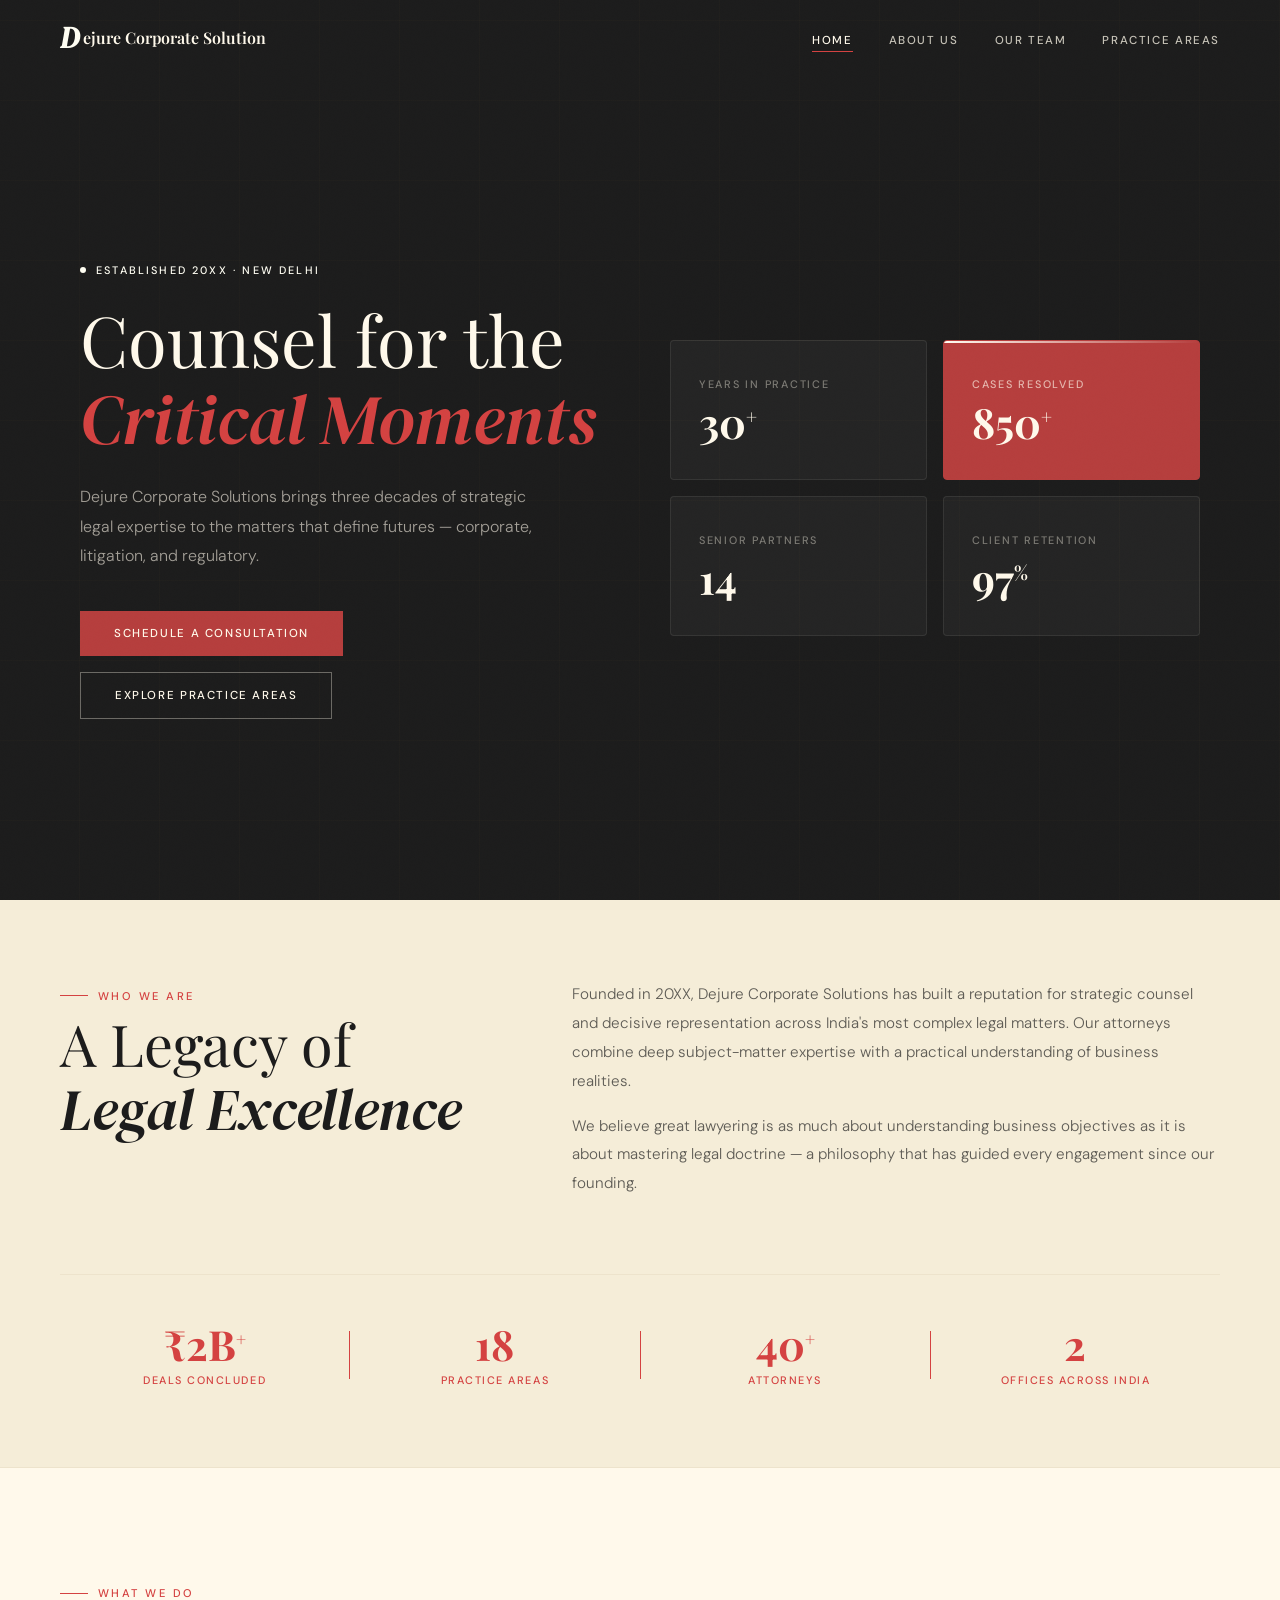
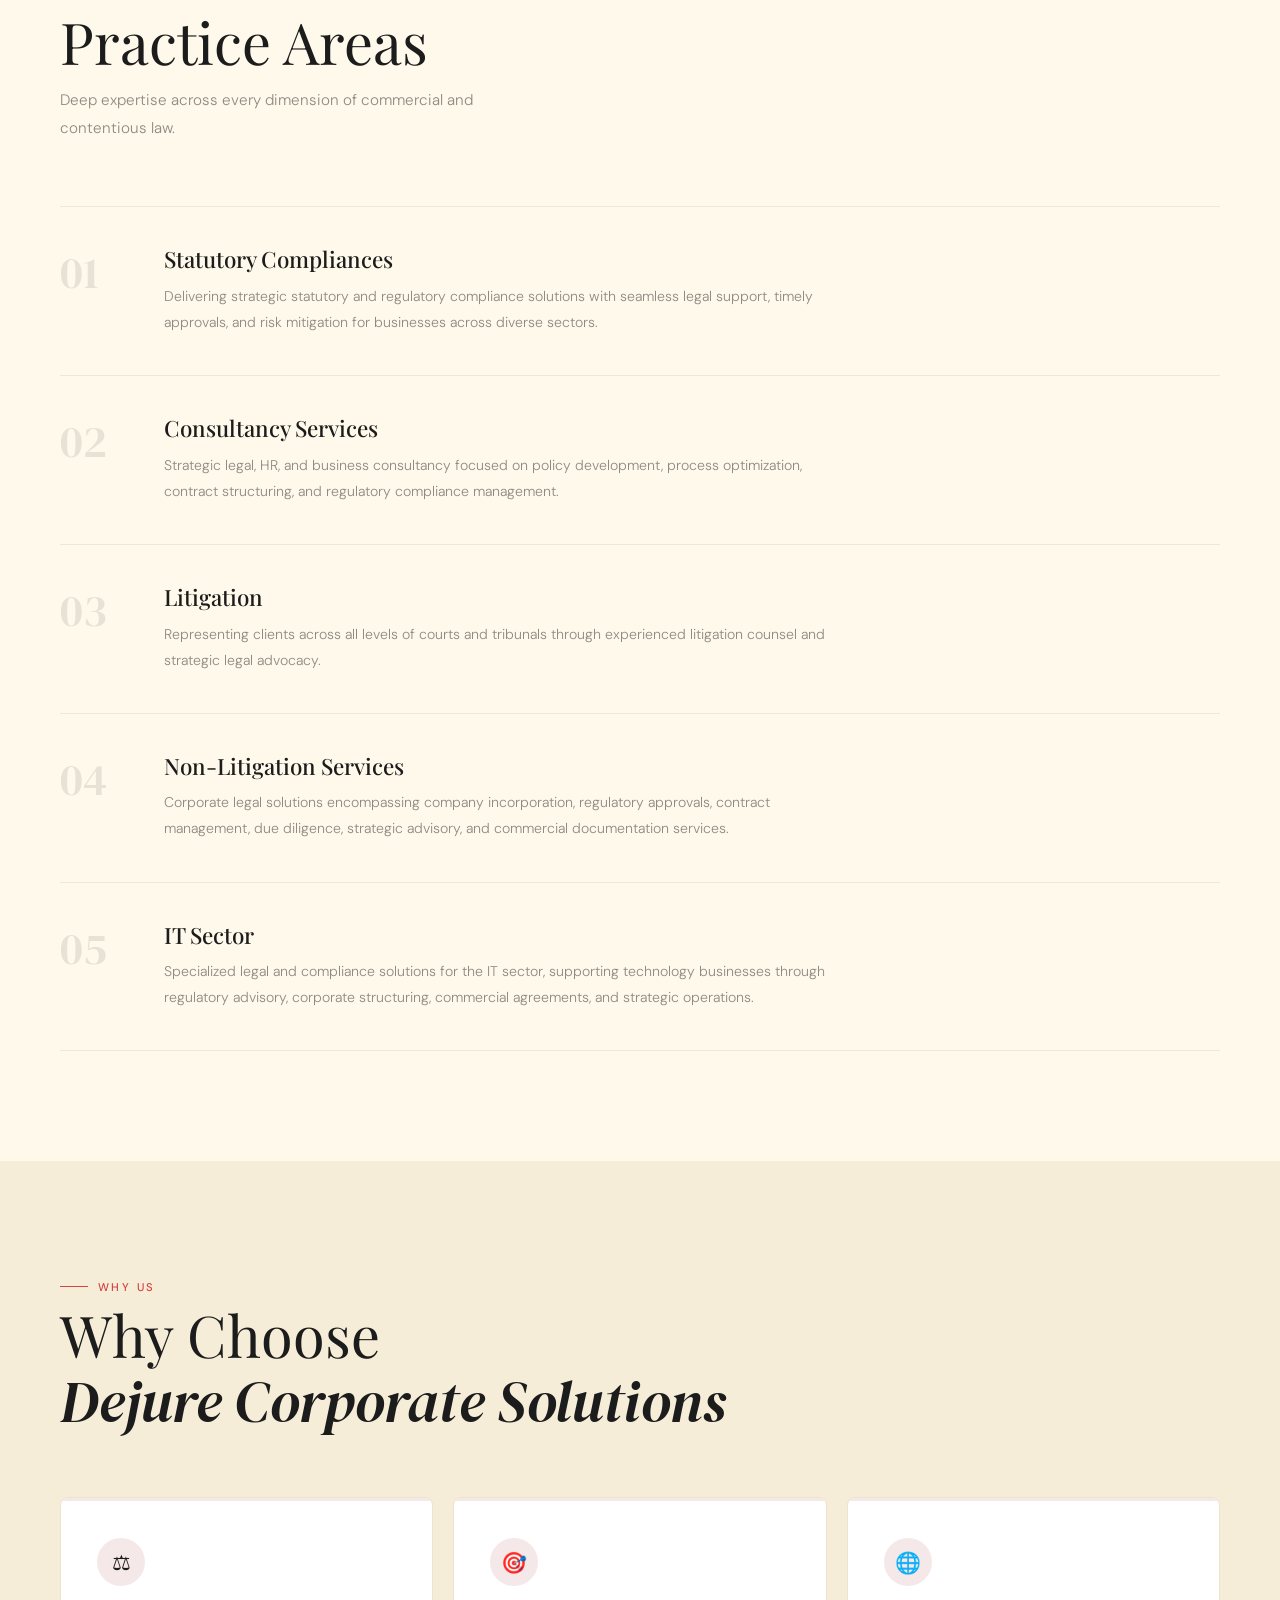
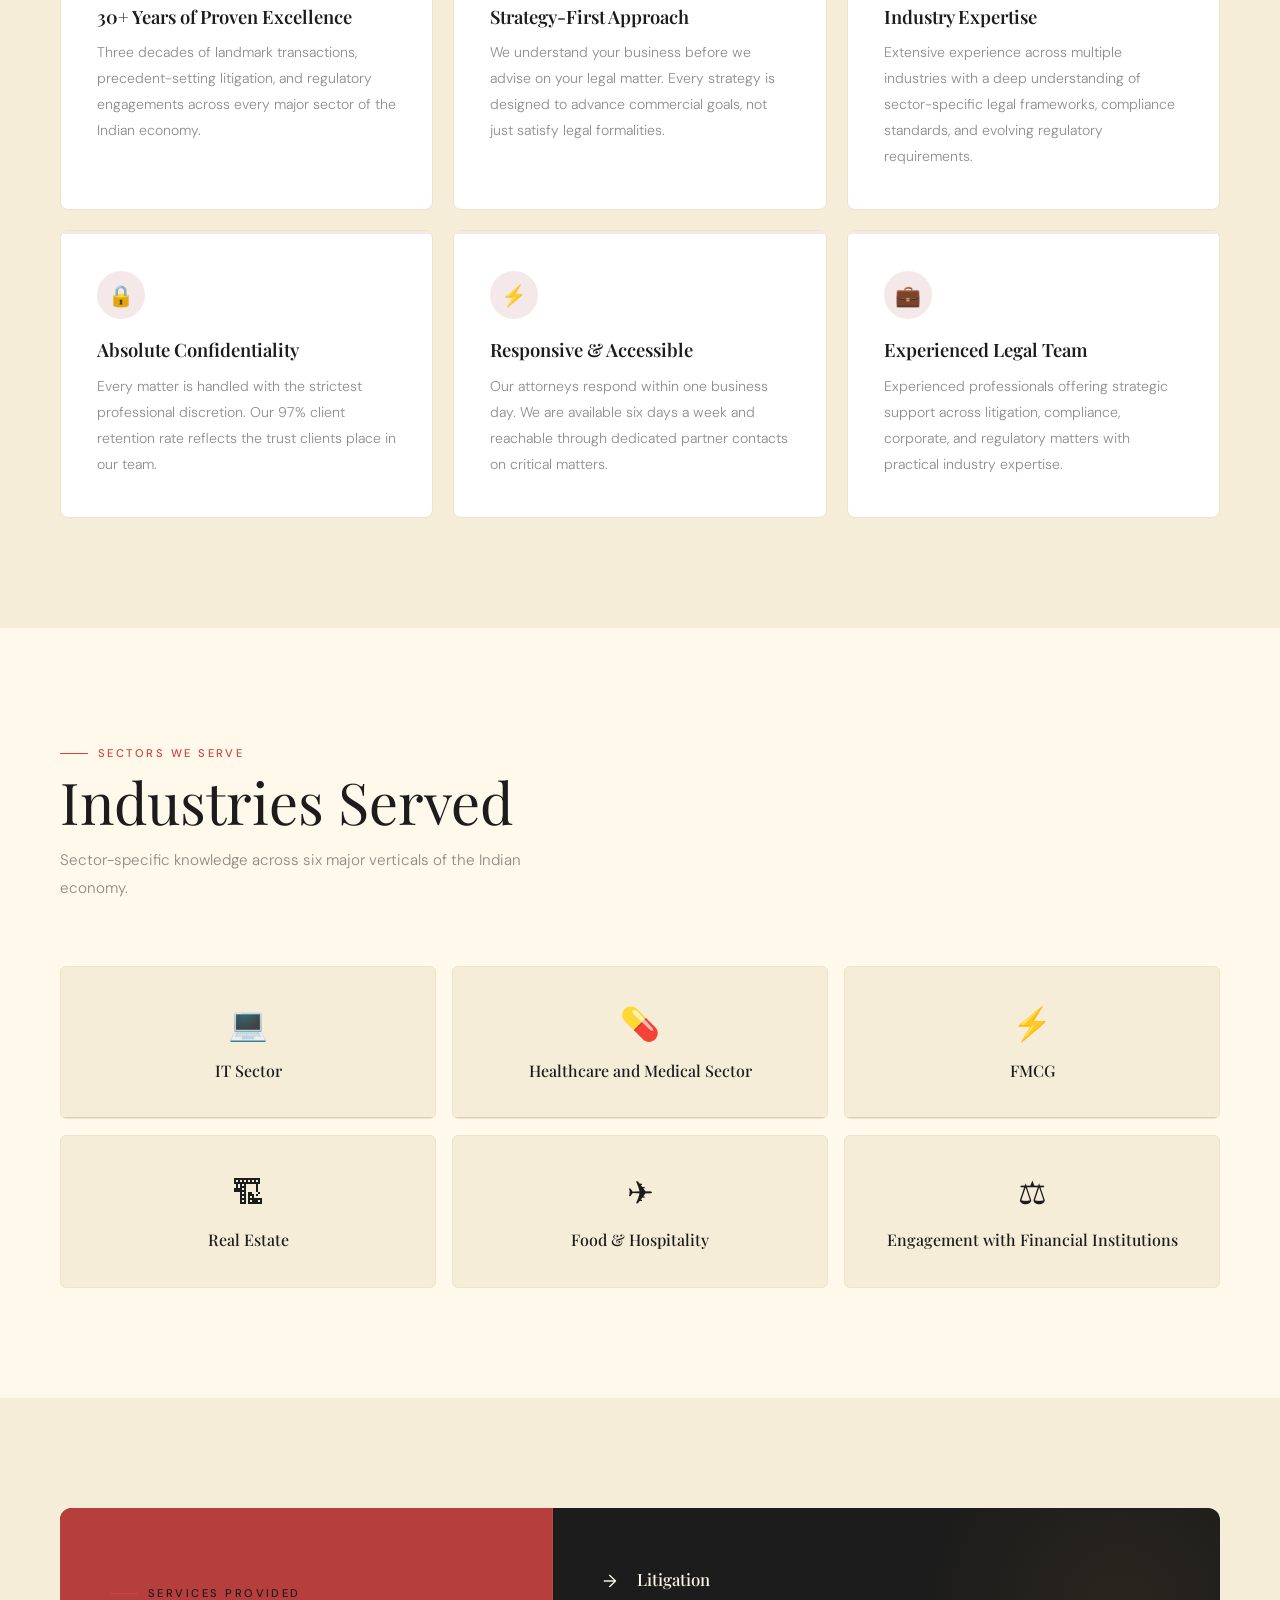
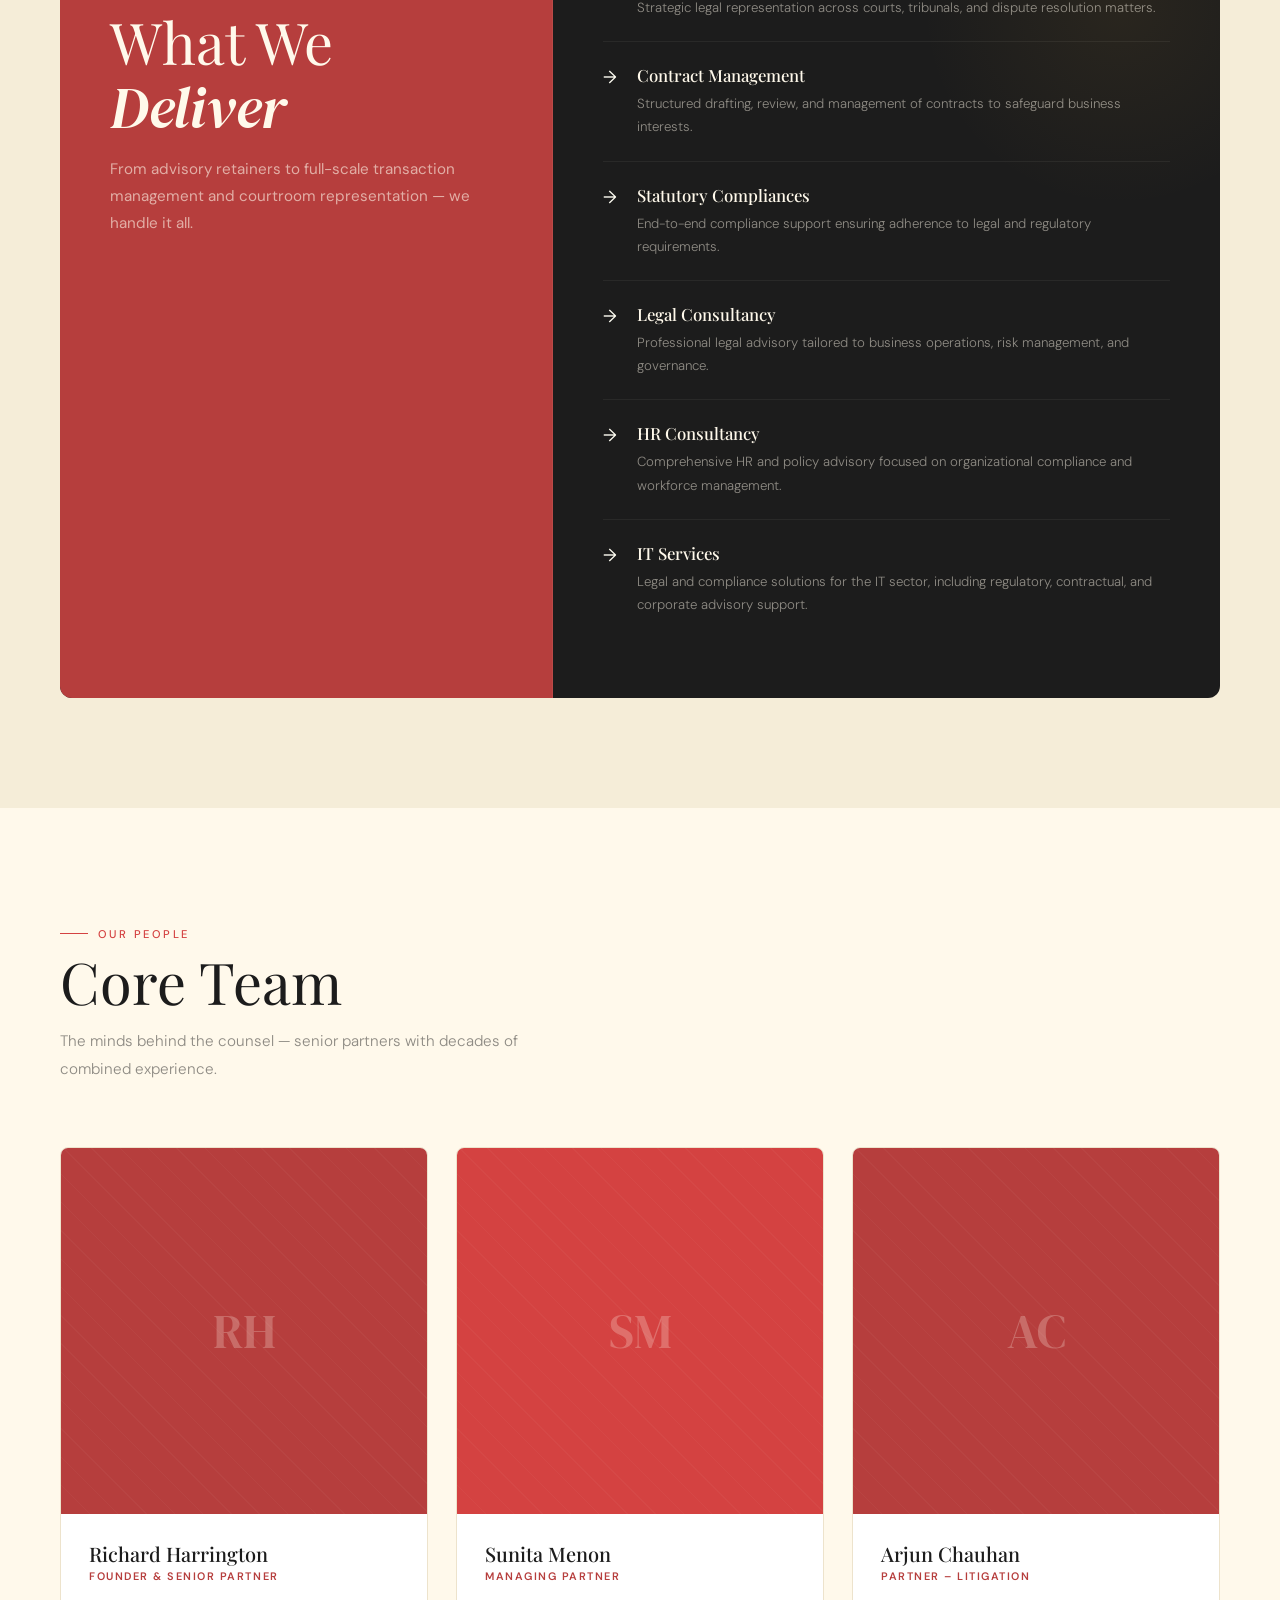
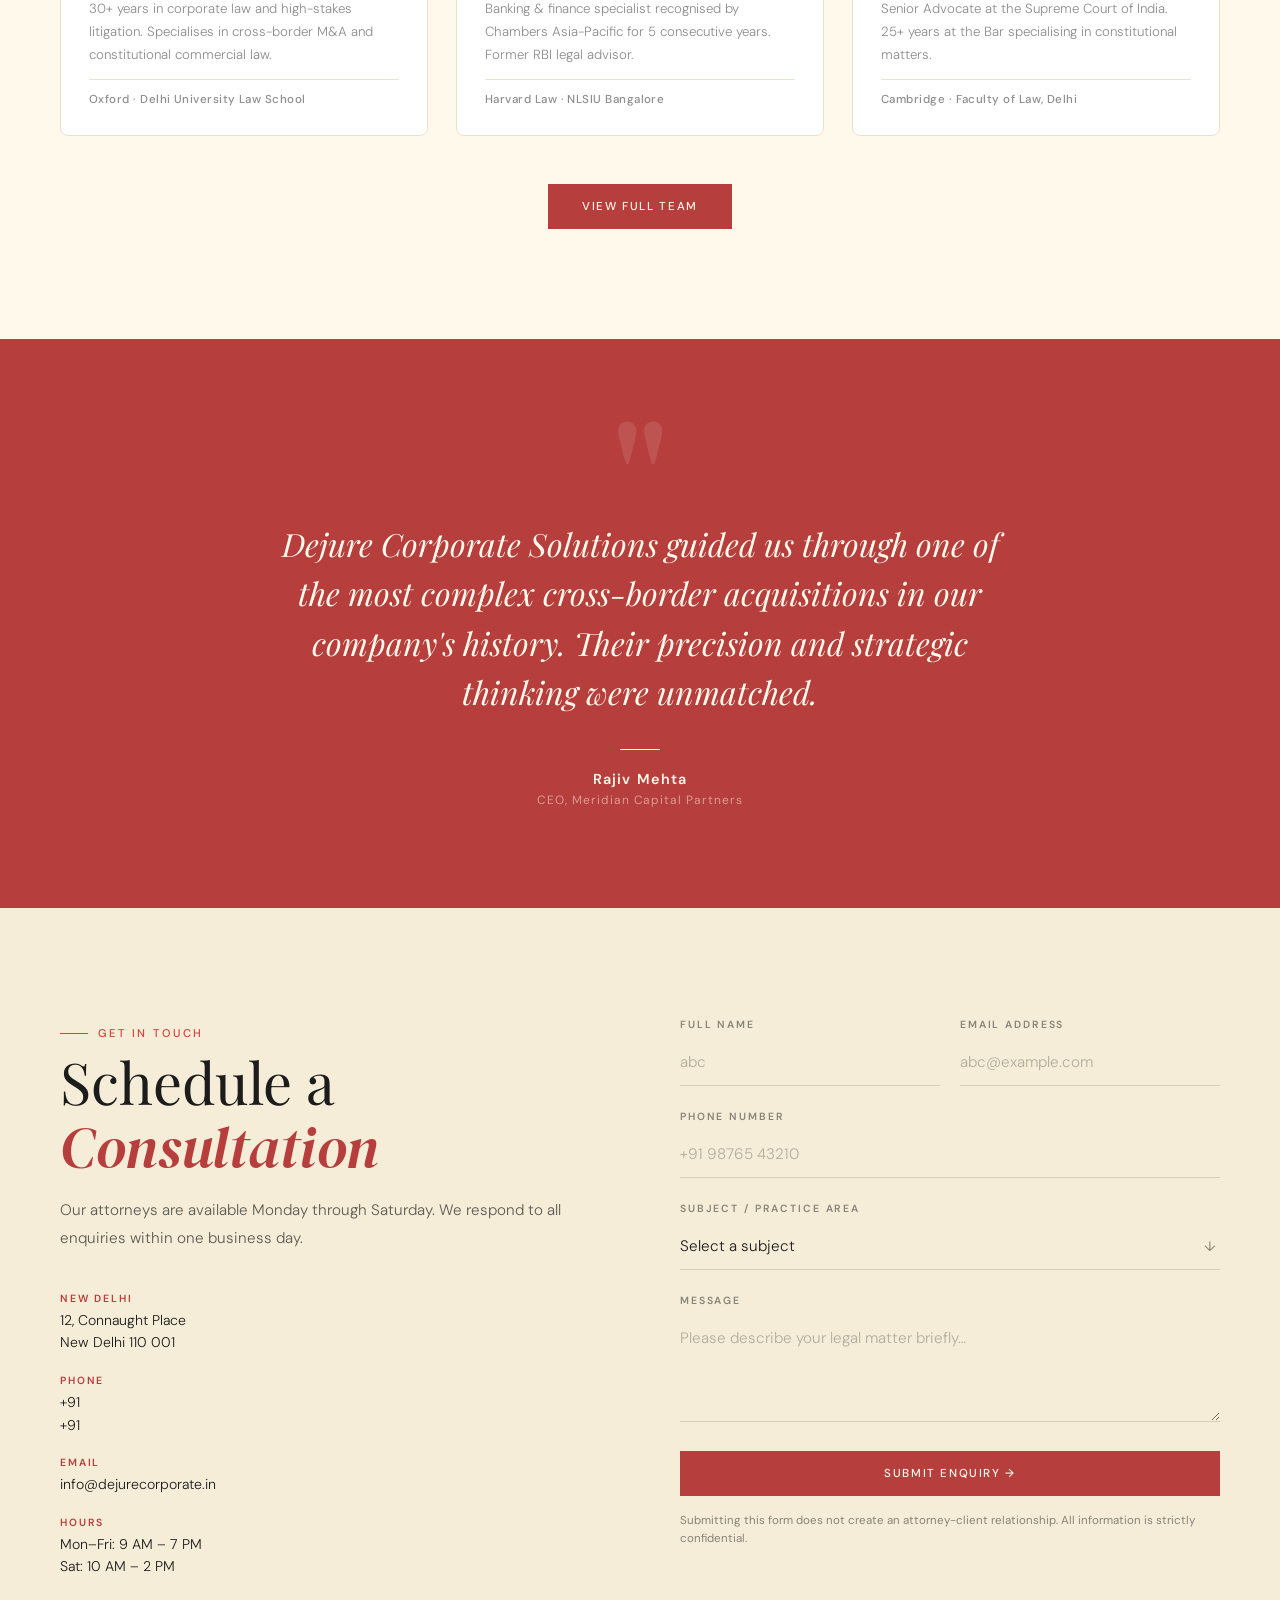
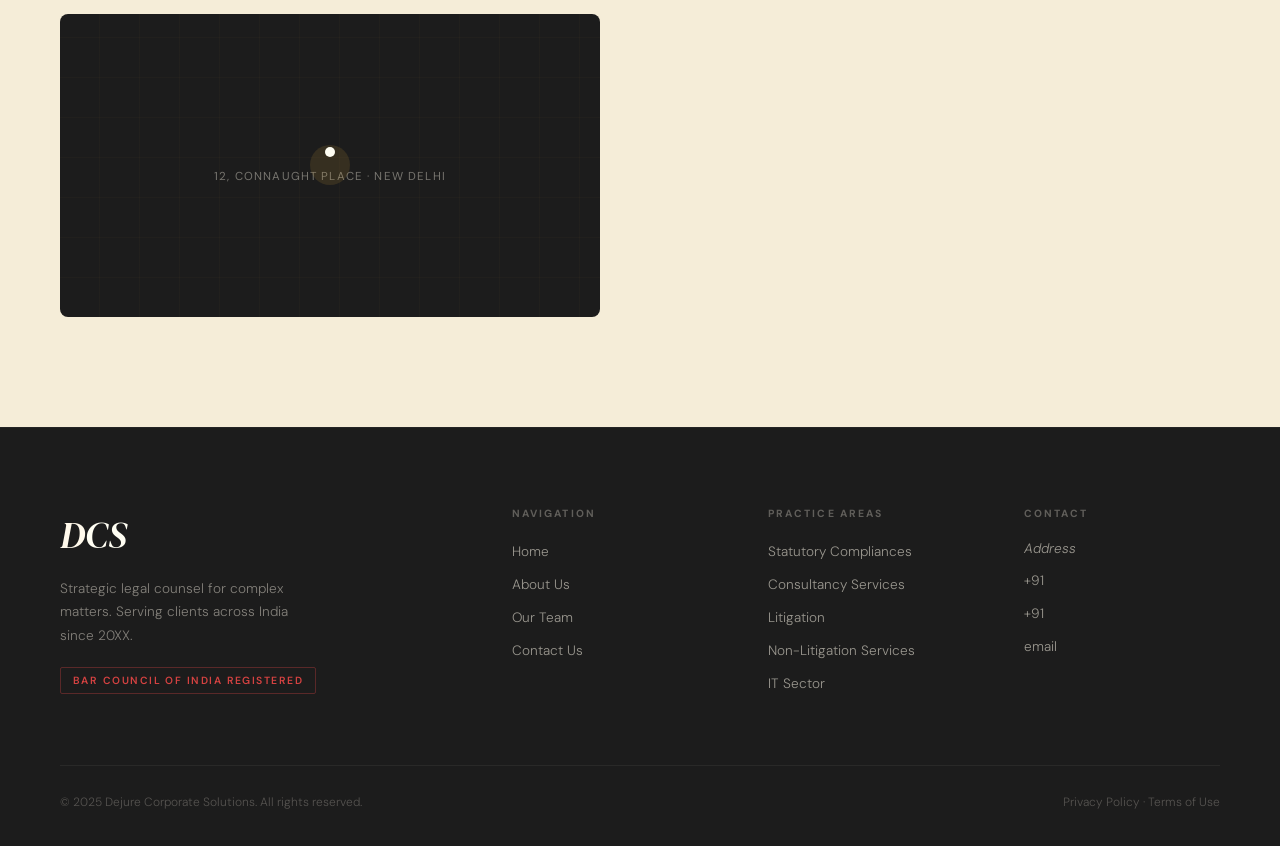
==== commit fbee51b3: "Update index.html" ====
--- a/index.html
+++ b/index.html
@@ -216,7 +216,7 @@
     <div class="container-wide">
       <div class="services-box reveal">
         <div class="services-left">
-          <span class="section-eyebrow" style="color:var(--gold)">Services Provided</span>
+          <span class="section-eyebrow" style="color:var(--beige)">Services Provided</span>
           <h2 class="section-heading" style="color:var(--cream)">What We<br /><em>Deliver</em></h2>
           <p style="color:rgba(255,249,235,0.6);font-size:0.95rem;line-height:1.8;margin-top:1rem">From advisory retainers to full-scale transaction management and courtroom representation — we handle it all.</p>
         </div>
@@ -284,7 +284,7 @@
           </div>
         </div>
         <div class="tp-card">
-          <div class="tp-photo tp-photo--gold">
+          <div class="tp-photo tp-photo--beige">
             <div class="tp-initials">AC</div>
           </div>
           <div class="tp-info">
@@ -441,4 +441,4 @@
 
   <script src="script.js"></script>
 </body>
-</html>+</html>
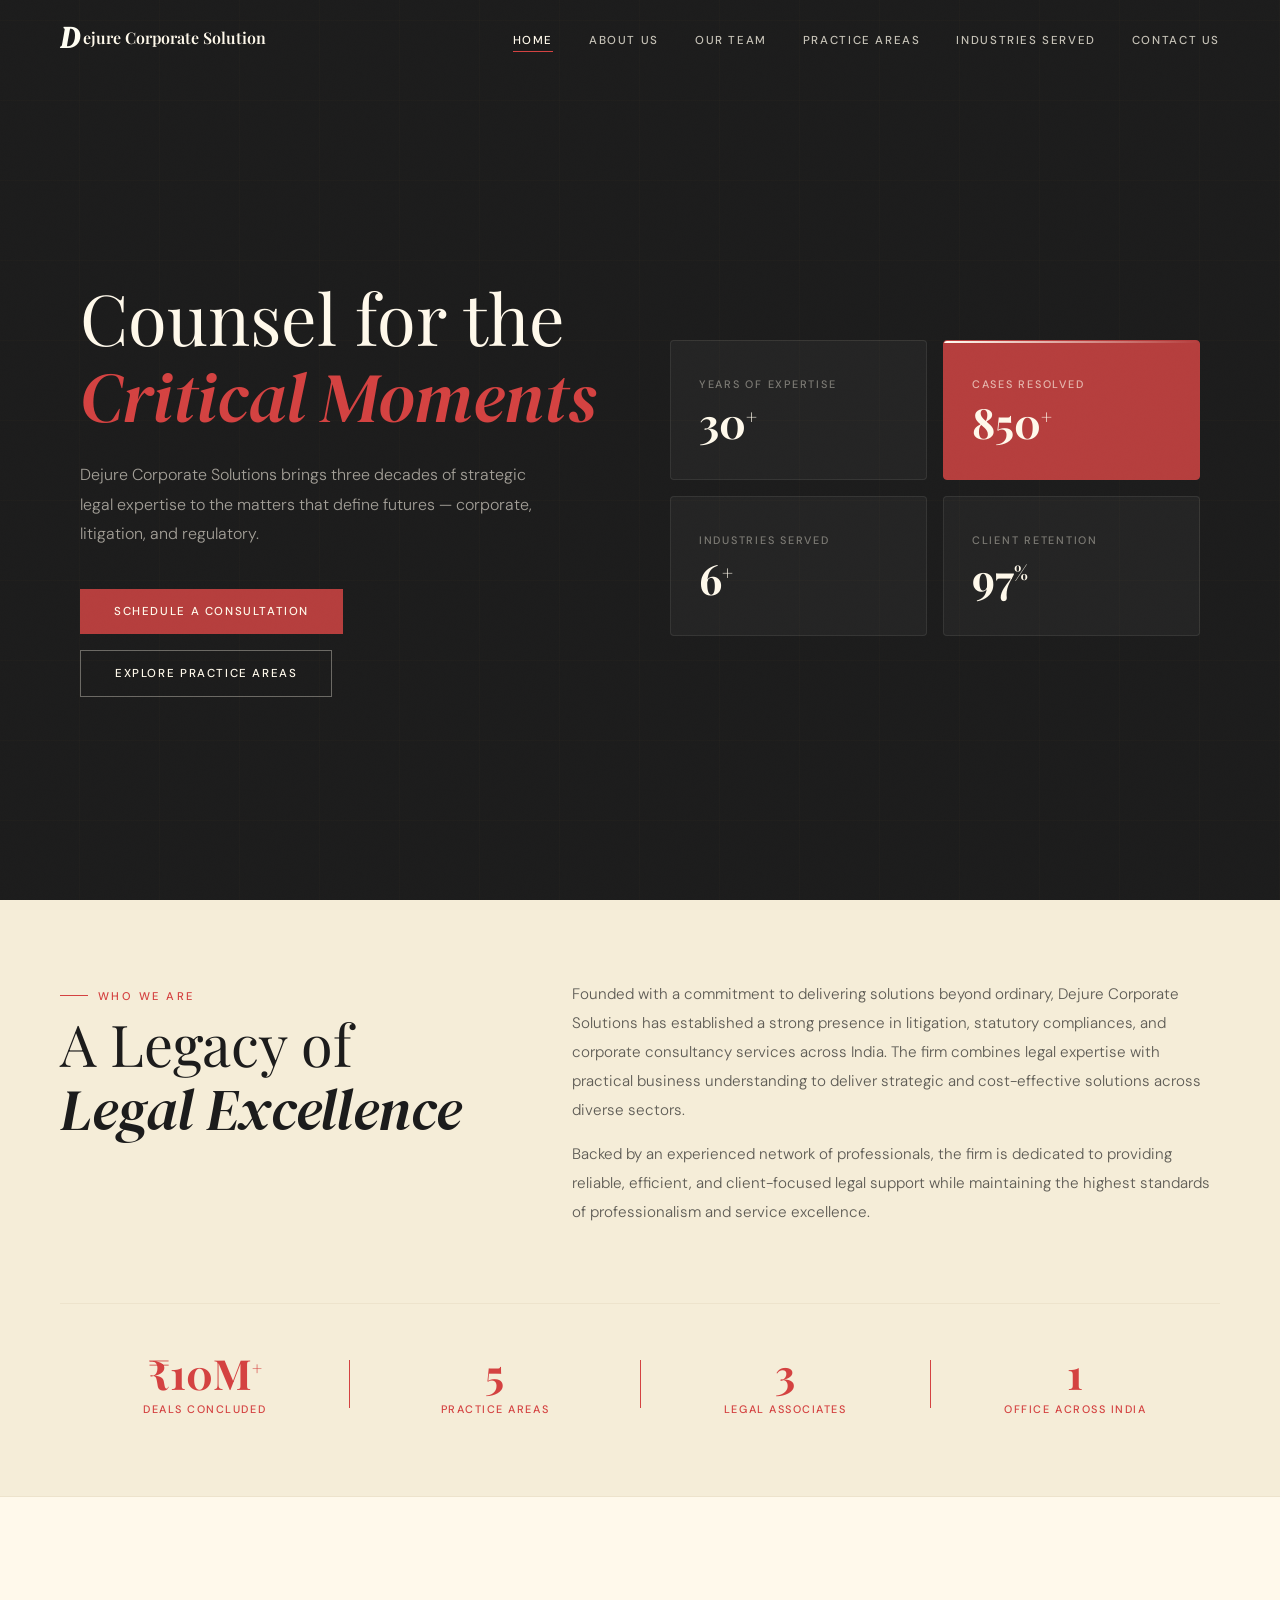
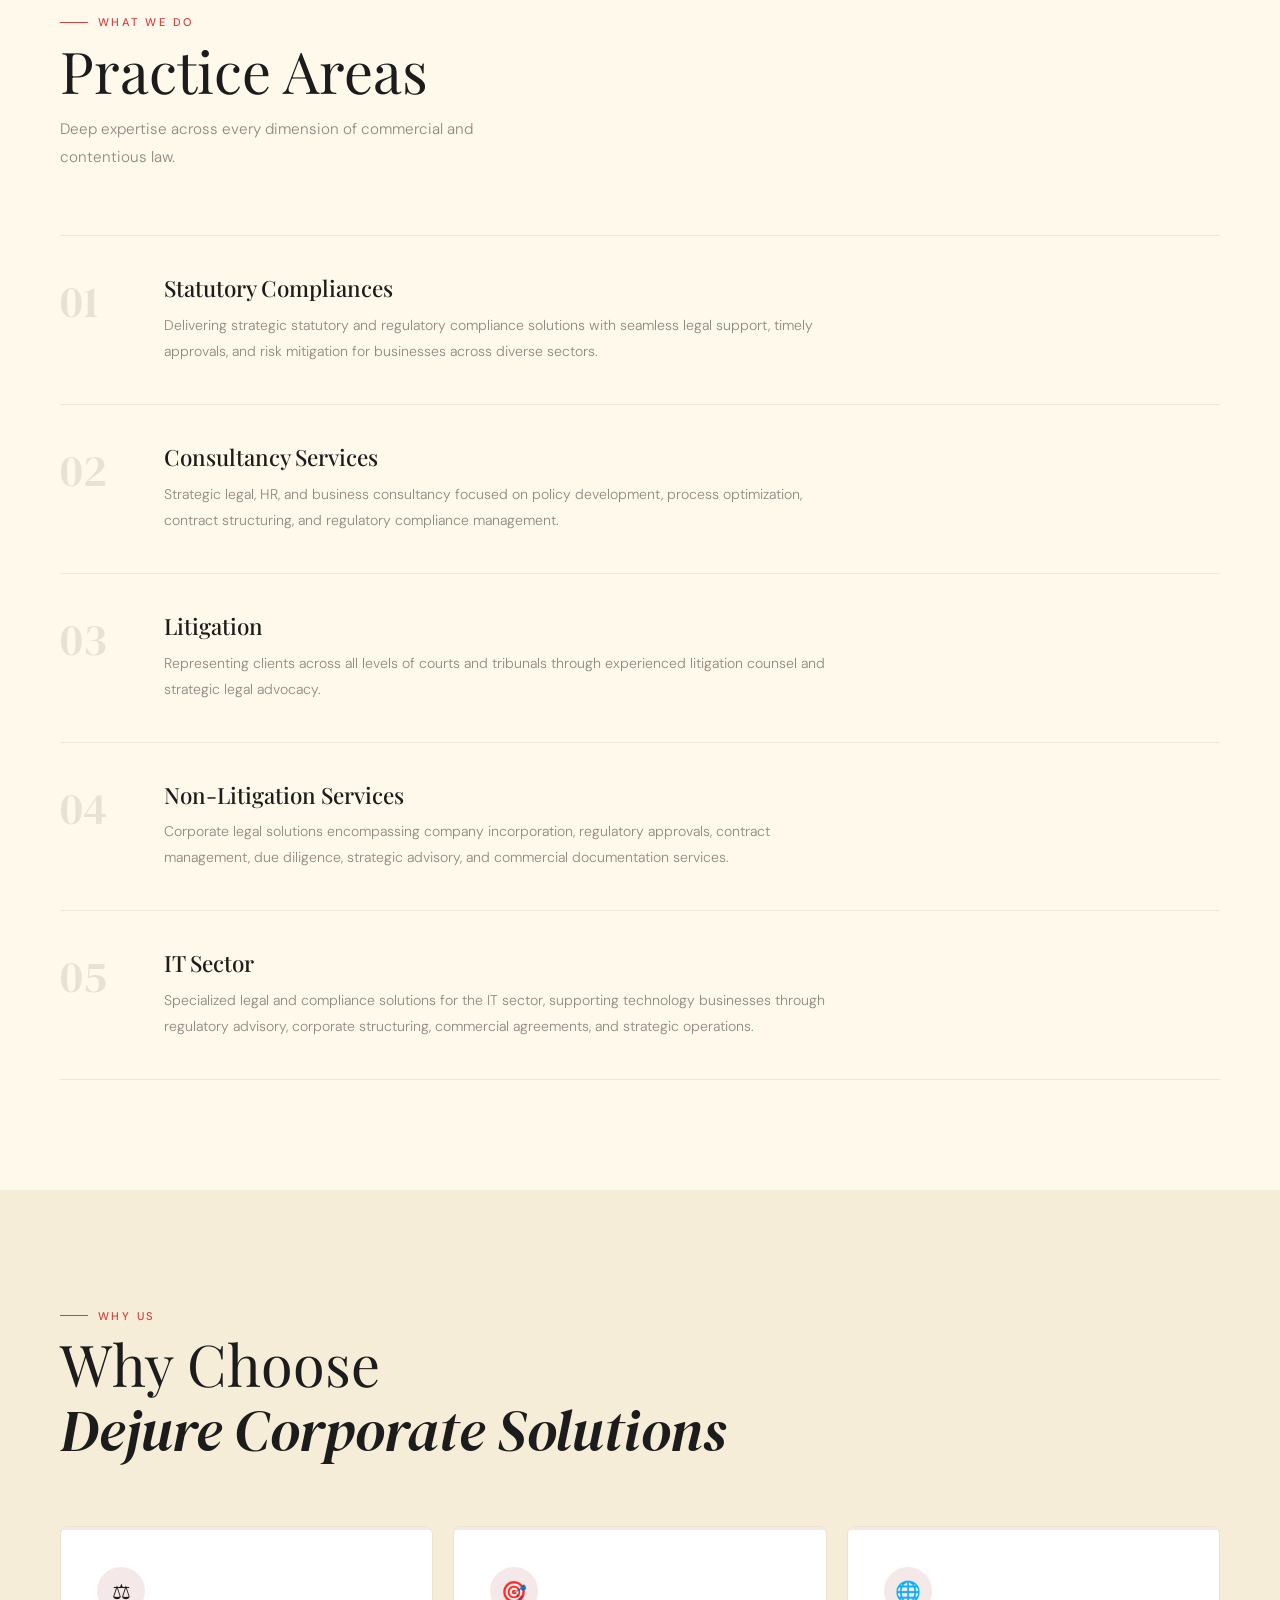
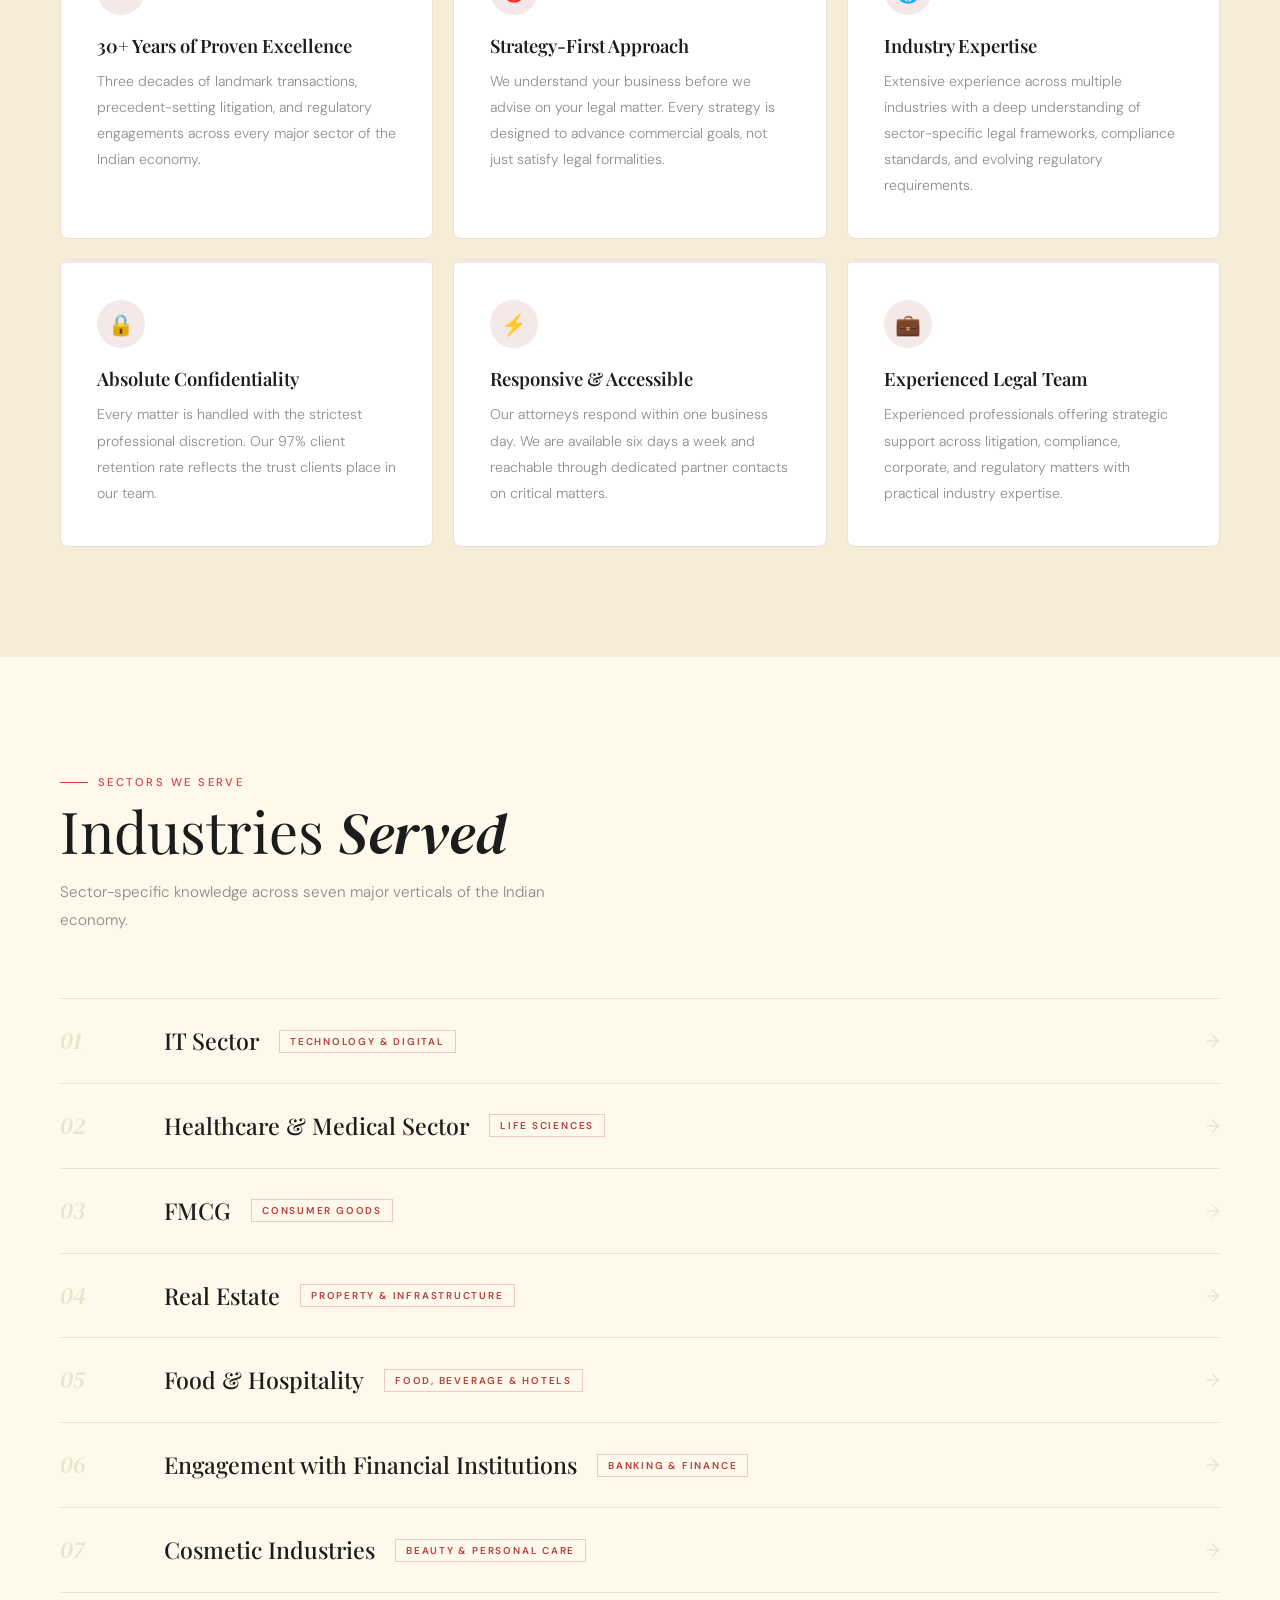
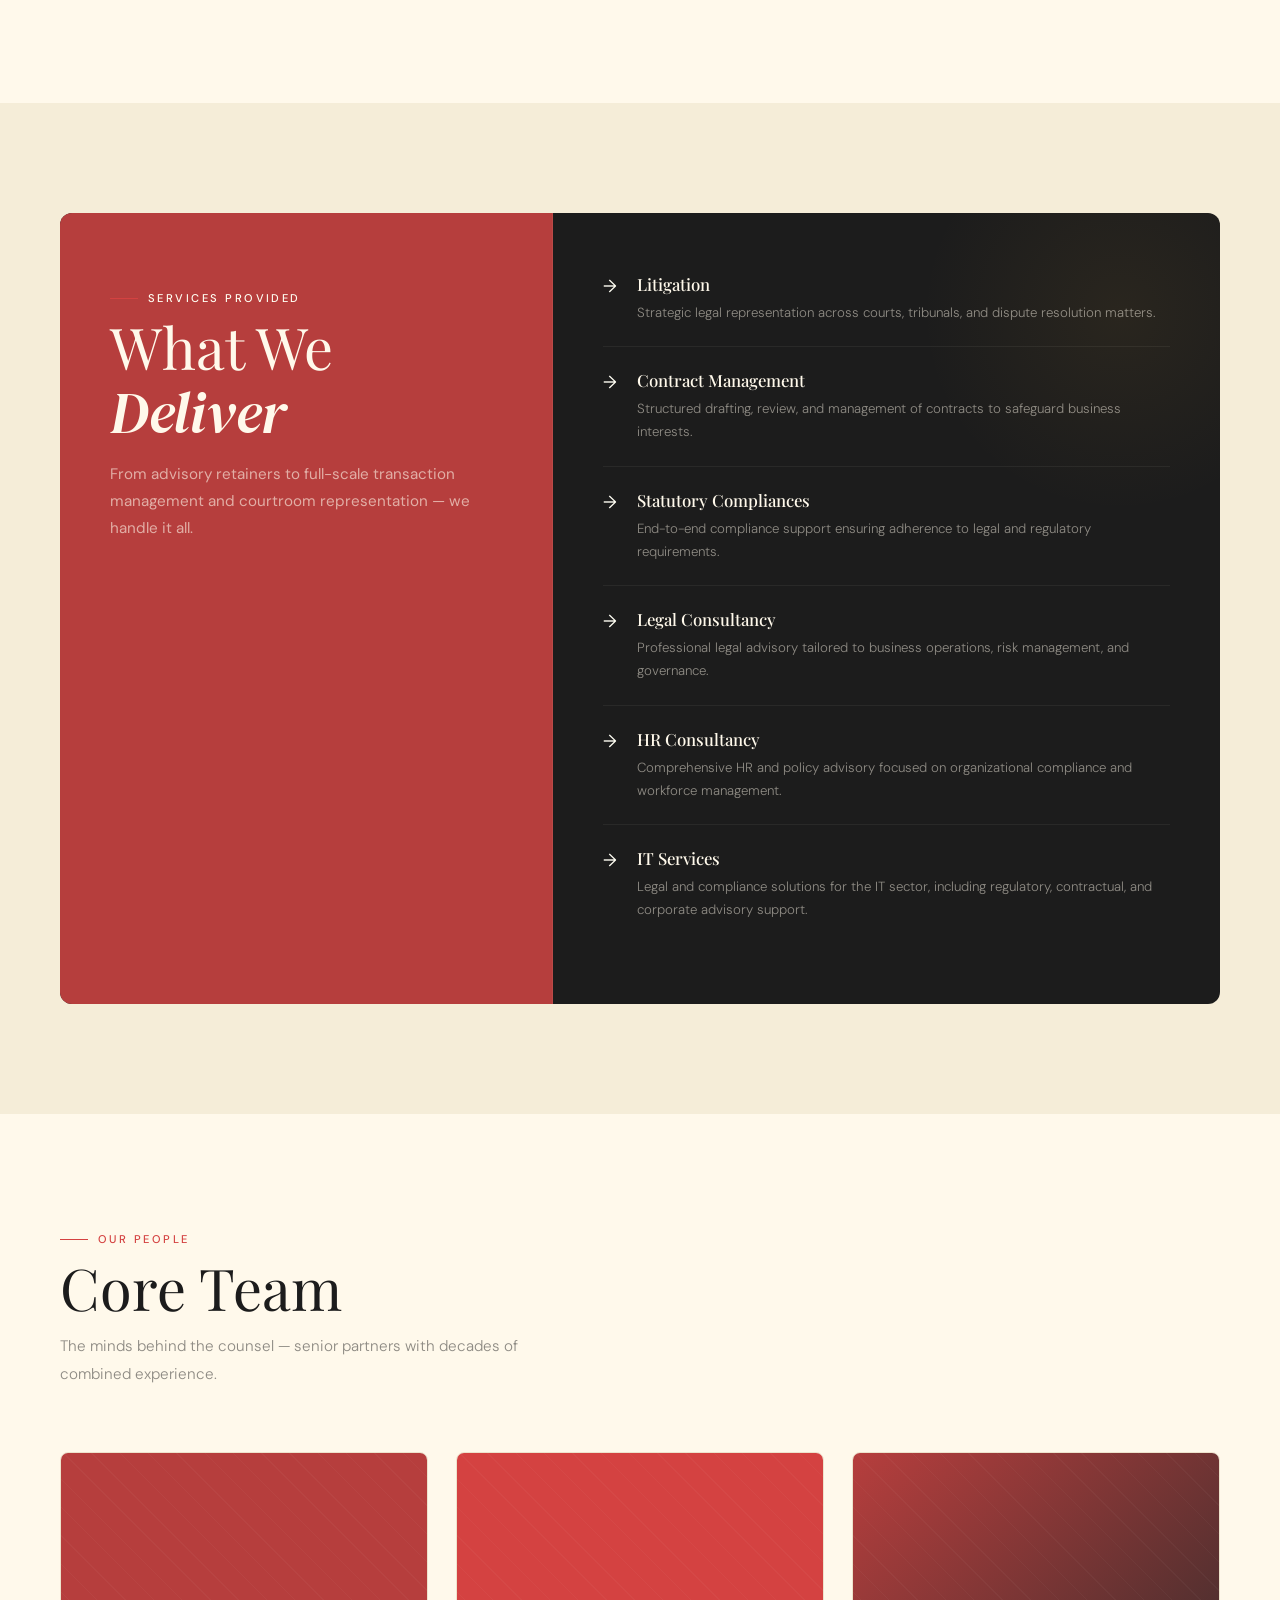
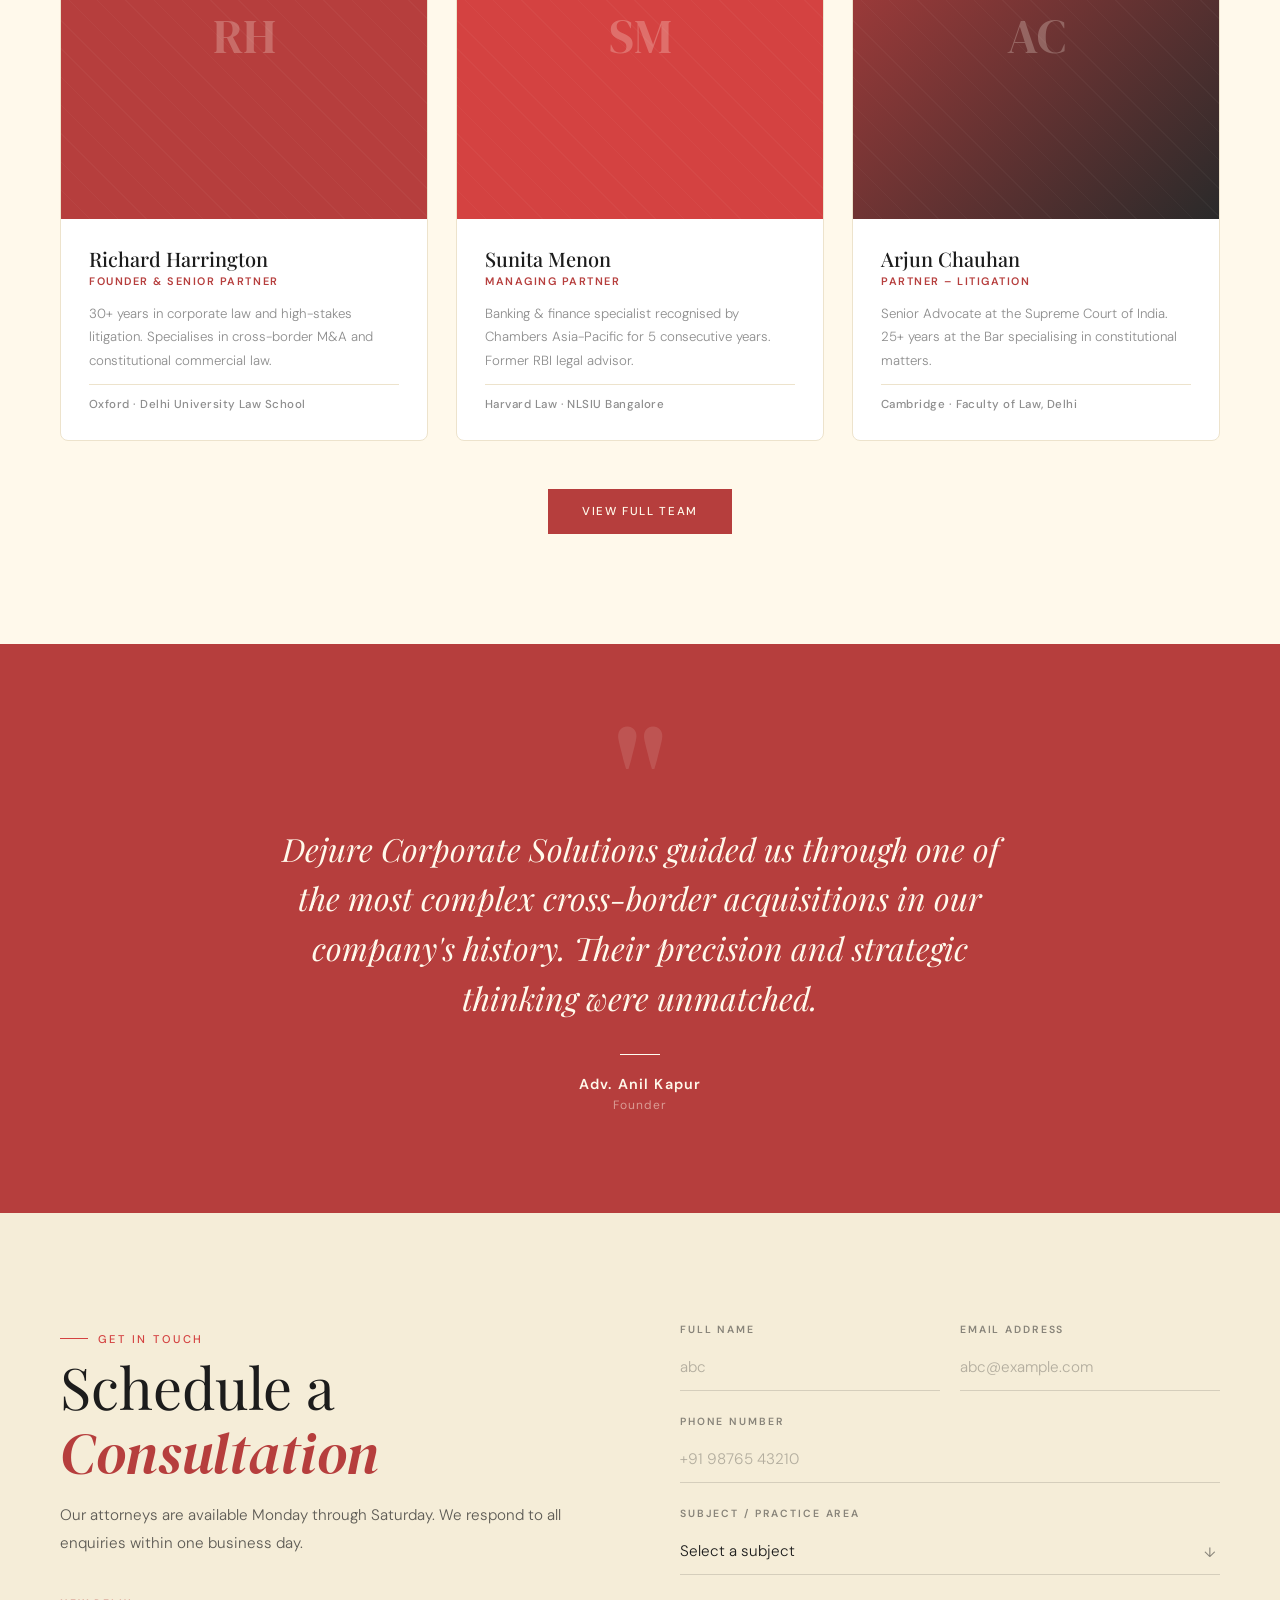
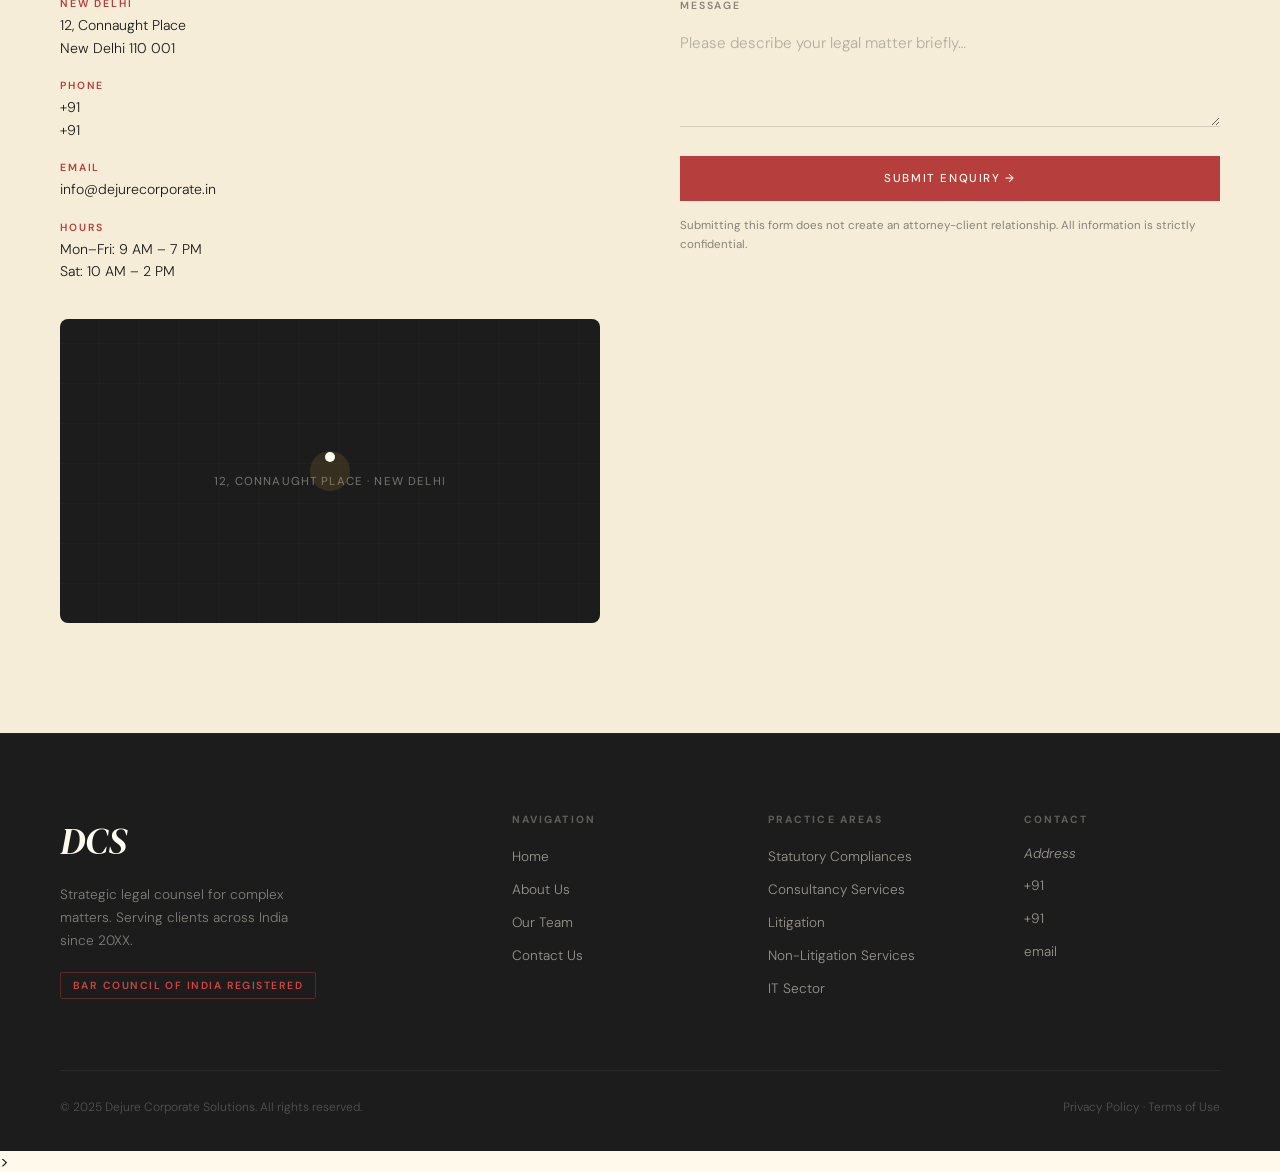
==== commit 2d2ca862: "Add files via upload" ====
--- a/index.html
+++ b/index.html
@@ -25,6 +25,8 @@
         <li><a href="about.html"   class="nav-link">About Us</a></li>
         <li><a href="team.html"    class="nav-link">Our Team</a></li>
         <li><a href="practice.html"    class="nav-link">Practice Areas</a></li>
+        <li><a href="industries.html"    class="nav-link">Industries Served</a></li>
+        <li><a href="contact.html"    class="nav-link">Contact Us</a></li>
       </ul>
       <button class="hamburger" id="hamburger" aria-label="Menu">
         <span></span><span></span><span></span>
@@ -38,14 +40,10 @@
     </div>
   </nav>
 
-  <!-- ══════════════════ HERO ══════════════════ -->
+  <!-- HERO -->
   <section class="hero" id="home">
     <div class="hero-bg-lines"></div>
     <div class="hero-content">
-      <div class="hero-eyebrow reveal">
-        <span class="eyebrow-dot"></span>
-        Established 20XX · New Delhi
-      </div>
       <h1 class="hero-title reveal reveal-delay-1">
         Counsel for the<br /><em>Critical Moments</em>
       </h1>
@@ -59,7 +57,7 @@
     </div>
     <div class="hero-visual reveal reveal-delay-2">
       <div class="hero-card">
-        <div class="hcard-label">Years in Practice</div>
+        <div class="hcard-label">Years of Expertise</div>
         <div class="hcard-num">30<sup>+</sup></div>
       </div>
       <div class="hero-card hero-card--accent">
@@ -67,8 +65,8 @@
         <div class="hcard-num">850<sup>+</sup></div>
       </div>
       <div class="hero-card">
-        <div class="hcard-label">Senior Partners</div>
-        <div class="hcard-num">14</div>
+        <div class="hcard-label">Industries Served</div>
+        <div class="hcard-num">6<sup>+</sup></div>
       </div>
       <div class="hero-card hero-card">
         <div class="hcard-label">Client Retention</div>
@@ -77,7 +75,7 @@
     </div>
   </section>
 
-  <!-- ══════════════════ ABOUT STRIP ══════════════════ -->
+  <!-- ABOUT STRIP -->
   <section class="about-strip">
     <div class="container-wide">
       <div class="about-strip-inner reveal">
@@ -86,28 +84,28 @@
           <h2 class="section-heading">A Legacy of<br /><em>Legal Excellence</em></h2>
         </div>
         <div class="about-strip-body">
-          <p>Founded in 20XX, Dejure Corporate Solutions has built a reputation for strategic counsel and decisive representation across India's most complex legal matters. Our attorneys combine deep subject-matter expertise with a practical understanding of business realities.</p>
-          <p>We believe great lawyering is as much about understanding business objectives as it is about mastering legal doctrine — a philosophy that has guided every engagement since our founding.</p>
+          <p>Founded with a commitment to delivering solutions beyond ordinary, Dejure Corporate Solutions has established a strong presence in litigation, statutory compliances, and corporate consultancy services across India. The firm combines legal expertise with practical business understanding to deliver strategic and cost-effective solutions across diverse sectors.</p>
+          <p>Backed by an experienced network of professionals, the firm is dedicated to providing reliable, efficient, and client-focused legal support while maintaining the highest standards of professionalism and service excellence.</p>
         </div>
       </div>
       <div class="about-stats reveal">
-        <div class="astat"><span class="astat-n">₹2B<sup>+</sup></span><span class="astat-l">Deals Concluded</span></div>
+        <div class="astat"><span class="astat-n">₹10M<sup>+</sup></span><span class="astat-l">Deals Concluded</span></div>
         <div class="astat-divider"></div>
-        <div class="astat"><span class="astat-n">18</span><span class="astat-l">Practice Areas</span></div>
+        <div class="astat"><span class="astat-n">5</span><span class="astat-l">Practice Areas</span></div>
         <div class="astat-divider"></div>
-        <div class="astat"><span class="astat-n">40<sup>+</sup></span><span class="astat-l">Attorneys</span></div>
+        <div class="astat"><span class="astat-n">3</span><span class="astat-l">Legal Associates</span></div>
         <div class="astat-divider"></div>
-        <div class="astat"><span class="astat-n">2</span><span class="astat-l">Offices Across India</span></div>
-      </div>
-    </div>
-  </section>
-
-  <!-- ══════════════════ PRACTICE AREAS ══════════════════ -->
+        <div class="astat"><span class="astat-n">1</span><span class="astat-l">Office Across India</span></div>
+      </div>
+    </div>
+  </section>
+
+  <!--PRACTICE AREAS -->
   <section class="section practice-section" id="practice">
     <div class="container-wide">
       <div class="section-header reveal">
         <span class="section-eyebrow">What We Do</span>
-        <h2 class="section-heading">Practice Areas</h2>
+        <h1 class="section-heading">Practice Areas</h1>
         <p class="section-sub">Deep expertise across every dimension of commercial and contentious law.</p>
       </div>
       <ul class="practice-list reveal">
@@ -194,22 +192,83 @@
 
   <!-- ══════════════════ INDUSTRIES ══════════════════ -->
   <section class="section industries-section">
-    <div class="container-wide">
-      <div class="section-header reveal">
-        <span class="section-eyebrow">Sectors We Serve</span>
-        <h2 class="section-heading">Industries Served</h2>
-        <p class="section-sub">Sector-specific knowledge across six major verticals of the Indian economy.</p>
-      </div>
-      <div class="industries-grid reveal">
-        <div class="ind-card"><span class="ind-icon">💻</span><h4>IT Sector</h4></div>
-        <div class="ind-card"><span class="ind-icon">💊</span><h4>Healthcare and Medical Sector</h4></div>
-        <div class="ind-card"><span class="ind-icon">⚡</span><h4>FMCG</h4></div>
-        <div class="ind-card"><span class="ind-icon">🏗</span><h4>Real Estate</h4></div>
-        <div class="ind-card"><span class="ind-icon">✈</span><h4>Food &amp; Hospitality</h4></div>
-        <div class="ind-card"><span class="ind-icon">⚖</span><h4>Engagement with Financial Institutions</h4></div>
-      </div>
-    </div>
-  </section>
+  <div class="container-wide">
+ 
+    <div class="section-header reveal">
+      <span class="section-eyebrow">Sectors We Serve</span>
+      <h2 class="section-heading">Industries <em>Served</em></h2>
+      <p class="section-sub">Sector-specific knowledge across seven major verticals of the Indian economy.</p>
+    </div>
+ 
+    <div class="ind-new-wrap reveal">
+ 
+      <a href="industries.html#it-sector" class="ind-new-row">
+        <span class="ind-new-num">01</span>
+        <div class="ind-new-body">
+          <span class="ind-new-name">IT Sector</span>
+          <span class="ind-new-tag">Technology &amp; Digital</span>
+        </div>
+        <span class="ind-new-arrow">→</span>
+      </a>
+ 
+      <a href="industries.html#health-medical" class="ind-new-row">
+        <span class="ind-new-num">02</span>
+        <div class="ind-new-body">
+          <span class="ind-new-name">Healthcare &amp; Medical Sector</span>
+          <span class="ind-new-tag">Life Sciences</span>
+        </div>
+        <span class="ind-new-arrow">→</span>
+      </a>
+ 
+      <a href="industries.html#fmcg" class="ind-new-row">
+        <span class="ind-new-num">03</span>
+        <div class="ind-new-body">
+          <span class="ind-new-name">FMCG</span>
+          <span class="ind-new-tag">Consumer Goods</span>
+        </div>
+        <span class="ind-new-arrow">→</span>
+      </a>
+ 
+      <a href="industries.html#real-estate" class="ind-new-row">
+        <span class="ind-new-num">04</span>
+        <div class="ind-new-body">
+          <span class="ind-new-name">Real Estate</span>
+          <span class="ind-new-tag">Property &amp; Infrastructure</span>
+        </div>
+        <span class="ind-new-arrow">→</span>
+      </a>
+ 
+      <a href="industries.html#food-hospitality" class="ind-new-row">
+        <span class="ind-new-num">05</span>
+        <div class="ind-new-body">
+          <span class="ind-new-name">Food &amp; Hospitality</span>
+          <span class="ind-new-tag">Food, Beverage &amp; Hotels</span>
+        </div>
+        <span class="ind-new-arrow">→</span>
+      </a>
+ 
+      <a href="industries.html#financial" class="ind-new-row">
+        <span class="ind-new-num">06</span>
+        <div class="ind-new-body">
+          <span class="ind-new-name">Engagement with Financial Institutions</span>
+          <span class="ind-new-tag">Banking &amp; Finance</span>
+        </div>
+        <span class="ind-new-arrow">→</span>
+      </a>
+ 
+      <a href="industries.html#cosmetics" class="ind-new-row">
+        <span class="ind-new-num">07</span>
+        <div class="ind-new-body">
+          <span class="ind-new-name">Cosmetic Industries</span>
+          <span class="ind-new-tag">Beauty &amp; Personal Care</span>
+        </div>
+        <span class="ind-new-arrow">→</span>
+      </a>
+ 
+    </div><!-- /ind-new-wrap -->
+ 
+  </div>
+</section>
 
   <!-- ══════════════════ SERVICES ══════════════════ -->
   <section class="section services-section">
@@ -310,8 +369,8 @@
           Dejure Corporate Solutions guided us through one of the most complex cross-border acquisitions in our company's history. Their precision and strategic thinking were unmatched.
         </blockquote>
         <div class="testimonial-author">
-          <div class="testimonial-name">Rajiv Mehta</div>
-          <div class="testimonial-role">CEO, Meridian Capital Partners</div>
+          <div class="testimonial-name">Adv. Anil Kapur</div>
+          <div class="testimonial-role">Founder</div>
         </div>
       </div>
     </div>
@@ -441,4 +500,4 @@
 
   <script src="script.js"></script>
 </body>
-</html>
+</html>>
--- a/style.css
+++ b/style.css
@@ -1,20 +1,20 @@
 /* ═══════════════════════════════════════════════════════
    DEJURE CORPORATE SOLUTION — style.css
    Shared across index.html · about.html · team.html
+                · practice.html · industries.html
    ═══════════════════════════════════════════════════════ */
 
 /* ── VARIABLES ── */
 :root {
-  --biege:          #fffef3;
   --cream:          #FFF9EB;
   --cream-dark:     #F5EDD8;
   --cream-deeper:   #EDE3CC;
   --charcoal:       #1C1C1C;
   --charcoal-soft:  #2A2A2A;
-  --mehroon:          #b63e3d;
-  --mehroon-light:    #d44241;
-  --mehroon-pale:     #f5e8e8;
-  --gold:           #fffef3;
+  --mehroon:        #b63e3d;
+  --mehroon-light:  #d44241;
+  --white-pale:     #f5e8e8;
+  --beige:          #fffef3;
   --white:          #FFFFFF;
   --text-muted:     rgba(28,28,28,0.5);
   --text-light:     rgba(28,28,28,0.7);
@@ -113,7 +113,7 @@
   transition: background 0.4s ease, box-shadow 0.4s ease;
 }
 nav.scrolled {
-  background: rgba(255,249,235,0.96);
+  background: var(--white);
   backdrop-filter: blur(12px);
   box-shadow: 0 1px 0 rgba(28,28,28,0.08);
 }
@@ -124,25 +124,57 @@
 nav.scrolled .nav-cta   { background: var(--mehroon) !important; color: var(--cream) !important; }
 nav.scrolled .hamburger span { background: var(--charcoal); }
 
-/* On non-hero pages start scrolled so text is readable immediately */
-body[data-page="about"] nav,
-body[data-page="team"]  nav {
-  background: rgba(255,249,235,0.96);
+/* Non-hero pages: nav always filled */
+body[data-page="about"]      nav,
+body[data-page="team"]       nav,
+body[data-page="practice"]   nav,
+body[data-page="industries"] nav {
+  background: var(--cream);
   backdrop-filter: blur(12px);
   box-shadow: 0 1px 0 rgba(28,28,28,0.08);
 }
-body[data-page="about"] nav .nav-logo,
-body[data-page="team"]  nav .nav-logo  { color: var(--charcoal); }
-body[data-page="about"] nav .logo-h,
-body[data-page="team"]  nav .logo-h    { color: var(--mehroon); }
-body[data-page="about"] nav .nav-link,
-body[data-page="team"]  nav .nav-link  { color: var(--charcoal); }
-body[data-page="about"] nav .nav-link:hover,
-body[data-page="team"]  nav .nav-link:hover { color: var(--mehroon); }
-body[data-page="about"] nav .nav-cta,
-body[data-page="team"]  nav .nav-cta   { background: var(--mehroon) !important; color: var(--cream) !important; }
-body[data-page="about"] nav .hamburger span,
-body[data-page="team"]  nav .hamburger span { background: var(--charcoal); }
+body[data-page="about"]      nav .nav-logo,
+body[data-page="team"]       nav .nav-logo,
+body[data-page="practice"]   nav .nav-logo,
+body[data-page="industries"] nav .nav-logo  { color: var(--charcoal); }
+
+body[data-page="about"]      nav .logo-h,
+body[data-page="team"]       nav .logo-h,
+body[data-page="practice"]   nav .logo-h,
+body[data-page="industries"] nav .logo-h    { color: var(--mehroon); }
+
+body[data-page="about"]      nav .nav-link,
+body[data-page="team"]       nav .nav-link,
+body[data-page="practice"]   nav .nav-link,
+body[data-page="industries"] nav .nav-link  { color: var(--charcoal); }
+
+body[data-page="about"]      nav .nav-link:hover,
+body[data-page="team"]       nav .nav-link:hover,
+body[data-page="practice"]   nav .nav-link:hover,
+body[data-page="industries"] nav .nav-link:hover { color: var(--mehroon); }
+
+body[data-page="about"]      nav .nav-cta,
+body[data-page="team"]       nav .nav-cta,
+body[data-page="practice"]   nav .nav-cta,
+body[data-page="industries"] nav .nav-cta   { background: var(--mehroon) !important; color: var(--cream) !important; }
+
+body[data-page="about"]      nav .hamburger span,
+body[data-page="team"]       nav .hamburger span,
+body[data-page="practice"]   nav .hamburger span,
+body[data-page="industries"] nav .hamburger span { background: var(--charcoal); }
+
+/* Active/hover underline on light nav */
+nav.scrolled                 .nav-link::after,
+body[data-page="about"]      nav .nav-link::after,
+body[data-page="team"]       nav .nav-link::after,
+body[data-page="practice"]   nav .nav-link::after,
+body[data-page="industries"] nav .nav-link::after { background: var(--mehroon); }
+
+nav.scrolled                 .nav-link.active,
+body[data-page="about"]      nav .nav-link.active,
+body[data-page="team"]       nav .nav-link.active,
+body[data-page="practice"]   nav .nav-link.active,
+body[data-page="industries"] nav .nav-link.active { color: var(--mehroon); }
 
 .nav-inner {
   max-width: 1280px; margin: 0 auto; padding: 0 60px;
@@ -155,7 +187,7 @@
   transition: color 0.3s;
 }
 .logo-h {
-  font-size: 1.8rem; line-height: 1; color: var(--gold);
+  font-size: 1.8rem; line-height: 1; color: var(--beige);
   font-family: 'DM Serif Display', serif; font-style: italic;
   transition: color 0.3s;
 }
@@ -178,16 +210,8 @@
 .nav-link:hover::after, .nav-link.active::after { transform: scaleX(1); }
 .nav-link.active { color: var(--cream); }
 
-/* On light nav, fix active/hover colours */
-nav.scrolled .nav-link::after,
-body[data-page="about"] nav .nav-link::after,
-body[data-page="team"]  nav .nav-link::after { background: var(--mehroon); }
-nav.scrolled .nav-link.active,
-body[data-page="about"] nav .nav-link.active,
-body[data-page="team"]  nav .nav-link.active { color: var(--mehroon); }
-
 .nav-cta {
-  background: var(--gold) !important;
+  background: var(--beige) !important;
   color: var(--charcoal) !important;
   padding: 10px 22px;
   font-size: 0.7rem !important;
@@ -239,11 +263,11 @@
 .hero-eyebrow {
   display: inline-flex; align-items: center; gap: 10px;
   font-size: 0.68rem; font-weight: 500; letter-spacing: 0.2em; text-transform: uppercase;
-  color: var(--gold);
+  color: var(--white);
   margin-bottom: 1.5rem;
 }
 .eyebrow-dot {
-  width: 6px; height: 6px; border-radius: 50%; background: var(--gold);
+  width: 6px; height: 6px; border-radius: 50%; background: var(--beige);
   animation: pulse 2s infinite;
 }
 @keyframes pulse {
@@ -262,9 +286,7 @@
 }
 .hero-actions { display: flex; gap: 16px; flex-wrap: wrap; }
 
-.hero-visual {
-  display: grid; grid-template-columns: 1fr 1fr; gap: 16px;
-}
+.hero-visual { display: grid; grid-template-columns: 1fr 1fr; gap: 16px; }
 .hero-card {
   background: rgba(255,249,235,0.04);
   border: 1px solid rgba(255,249,235,0.08);
@@ -283,9 +305,9 @@
 .hero-card--accent { background: var(--mehroon); border-color: var(--mehroon); }
 .hero-card--accent .hcard-num   { color: var(--cream); }
 .hero-card--accent .hcard-label { color: rgba(255,249,235,0.65); }
-.hero-card--accent::before { background: linear-gradient(90deg,var(--gold),transparent); opacity:1; }
+.hero-card--accent::before { background: linear-gradient(90deg,var(--beige),transparent); opacity:1; }
 .hero-card--outline { border-color: rgba(201,151,58,0.3); }
-.hero-card--outline .hcard-num { color: var(--gold); }
+.hero-card--outline .hcard-num { color: var(--beige); }
 .hcard-label {
   font-size: 0.68rem; font-weight: 500; letter-spacing: 0.16em; text-transform: uppercase;
   color: rgba(255,249,235,0.4); margin-bottom: 10px;
@@ -313,7 +335,7 @@
 .astat-n sup { font-size: 1.1rem; }
 .astat-l { display: block; margin-top: 8px; font-size: 0.68rem; font-weight: 500; letter-spacing: 0.14em; text-transform: uppercase; color: var(--mehroon-light); }
 
-/* ── Practice Areas ── */
+/* ── Practice Areas (home) ── */
 .practice-section { background: var(--cream); }
 .practice-list { display: flex; flex-direction: column; }
 .practice-item {
@@ -354,42 +376,120 @@
 }
 .why-card::before {
   content: ''; position: absolute; top: 0; left: 0; right: 0; height: 3px;
-  background: var(--mehroon-pale); transition: background 0.3s;
+  background: var(--white-pale); transition: background 0.3s;
 }
 .why-card:hover { transform: translateY(-6px); box-shadow: 0 20px 48px rgba(28,28,28,0.08); }
 .why-card:hover::before { background: var(--mehroon); }
 .why-card-icon {
   width: 48px; height: 48px; border-radius: 50%;
-  background: var(--mehroon-pale);
+  background: var(--white-pale);
   display: flex; align-items: center; justify-content: center;
   font-size: 1.3rem; margin-bottom: 20px;
 }
 .why-card h3 { font-size: 1.15rem; font-weight: 600; color: var(--charcoal); margin-bottom: 12px; }
 .why-card p  { font-size: 0.88rem; font-weight: 300; line-height: 1.85; color: var(--text-muted); }
 
-/* ── Industries ── */
+/* ── Industries (home) ── */
 .industries-section { background: var(--cream); }
-.industries-grid { display: grid; grid-template-columns: repeat(3, 1fr); gap: 16px; }
-.ind-card {
-  padding: 36px 28px;
-  background: var(--cream-dark);
-  border: 1px solid var(--cream-deeper);
-  border-radius: 6px;
-  cursor: pointer; transition: var(--transition);
-  text-align: center; position: relative; overflow: hidden;
-}
-.ind-card::before {
-  content: ''; position: absolute; inset: 0;
+ 
+.ind-new-wrap {
+  display: flex;
+  flex-direction: column;
+  gap: 0;
+  border-top: 1px solid var(--cream-deeper);
+}
+ 
+.ind-new-row {
+  display: grid;
+  grid-template-columns: 56px 1fr auto;
+  align-items: center;
+  gap: 32px;
+  padding: 28px 0;
+  border-bottom: 1px solid var(--cream-deeper);
+  cursor: default;
+  position: relative;
+  transition: padding-left 0.3s ease, background 0.25s;
+  overflow: hidden;
+}
+ 
+/* maroon fill sweeps in from left on hover */
+.ind-new-row::before {
+  content: '';
+  position: absolute;
+  inset: 0;
   background: var(--mehroon);
-  transform: translateY(100%);
-  transition: transform 0.4s cubic-bezier(0.22,1,0.36,1); z-index: 0;
-}
-.ind-card:hover::before    { transform: translateY(0); }
-.ind-card:hover .ind-icon  { color: var(--gold); }
-.ind-card:hover h4         { color: var(--cream); }
-.ind-icon { display: block; font-size: 2rem; margin-bottom: 16px; position: relative; z-index: 1; transition: color 0.3s; }
-.ind-card h4 { font-family: 'Playfair Display', serif; font-size: 1rem; font-weight: 500; color: var(--charcoal); line-height: 1.3; position: relative; z-index: 1; transition: color 0.3s; }
-
+  transform: scaleX(0);
+  transform-origin: left;
+  transition: transform 0.4s cubic-bezier(0.22, 1, 0.36, 1);
+  z-index: 0;
+}
+.ind-new-row:hover::before       { transform: scaleX(1); }
+.ind-new-row:hover .ind-new-num  { color: rgba(255,249,235,0.25); }
+.ind-new-row:hover .ind-new-name { color: var(--cream); }
+.ind-new-row:hover .ind-new-tag  { color: rgba(255,249,235,0.55); border-color: rgba(255,249,235,0.2); }
+.ind-new-row:hover .ind-new-arrow{ color: var(--cream); transform: translateX(6px); }
+ 
+.ind-new-num {
+  font-family: 'DM Serif Display', serif;
+  font-size: 1.5rem;
+  font-style: italic;
+  color: var(--cream-deeper);
+  line-height: 1;
+  flex-shrink: 0;
+  position: relative;
+  z-index: 1;
+  transition: color 0.3s;
+}
+ 
+.ind-new-body {
+  display: flex;
+  align-items: center;
+  gap: 20px;
+  position: relative;
+  z-index: 1;
+}
+ 
+.ind-new-name {
+  font-family: 'Playfair Display', serif;
+  font-size: clamp(1.1rem, 2vw, 1.45rem);
+  font-weight: 500;
+  color: var(--charcoal);
+  line-height: 1.2;
+  transition: color 0.3s;
+}
+ 
+.ind-new-tag {
+  font-size: 0.62rem;
+  font-weight: 600;
+  letter-spacing: 0.18em;
+  text-transform: uppercase;
+  color: var(--mehroon);
+  border: 1px solid rgba(182,62,61,0.25);
+  padding: 4px 10px;
+  white-space: nowrap;
+  transition: color 0.3s, border-color 0.3s;
+  display: none; /* show on wider screens */
+}
+ 
+.ind-new-arrow {
+  font-size: 1.1rem;
+  color: var(--cream-deeper);
+  flex-shrink: 0;
+  position: relative;
+  z-index: 1;
+  transition: transform 0.3s ease, color 0.3s;
+}
+ 
+@media (min-width: 768px) {
+  .ind-new-tag { display: inline-block; }
+  .ind-new-row { gap: 48px; }
+}
+ 
+@media (max-width: 640px) {
+  .ind-new-row { grid-template-columns: 40px 1fr auto; gap: 16px; padding: 22px 0; }
+  .ind-new-num { font-size: 1.1rem; }
+  .ind-new-name { font-size: 1rem; }
+}
 /* ── Services ── */
 .services-section { background: var(--cream-dark); }
 .services-box {
@@ -416,7 +516,7 @@
 .services-list li:first-child { padding-top: 0; }
 .services-list li:last-child  { border-bottom: none; }
 .services-list li:hover { padding-left: 8px; }
-.srv-arrow { color: var(--gold); font-size: 1.1rem; flex-shrink: 0; margin-top: 2px; transition: transform 0.3s; }
+.srv-arrow { color: var(--beige); font-size: 1.1rem; flex-shrink: 0; margin-top: 2px; transition: transform 0.3s; }
 .services-list li:hover .srv-arrow { transform: translateX(4px); }
 .services-list li strong { display: block; color: var(--cream); font-family: 'Playfair Display', serif; font-size: 1.05rem; font-weight: 500; margin-bottom: 6px; }
 .services-list li p { font-size: 0.83rem; font-weight: 300; line-height: 1.75; color: rgba(255,249,235,0.5); }
@@ -438,7 +538,7 @@
   position: relative; overflow: hidden;
 }
 .tp-photo--mehroon { background: var(--mehroon-light); }
-.tp-photo--gold  { background: linear-gradient(135deg, var(--mehroon), var(--charcoal-soft)); }
+.tp-photo--beige   { background: linear-gradient(135deg, var(--mehroon), var(--charcoal-soft)); }
 .tp-photo::after {
   content: ''; position: absolute; inset: 0;
   background: repeating-linear-gradient(45deg, rgba(255,249,235,0.03) 0, rgba(255,249,235,0.03) 1px, transparent 1px, transparent 20px);
@@ -458,7 +558,7 @@
 .testimonial-inner blockquote { font-family: 'Playfair Display', serif; font-size: clamp(1.3rem, 2.5vw, 2rem); font-weight: 400; font-style: italic; color: var(--cream); line-height: 1.55; margin-bottom: 2rem; }
 .testimonial-name { font-size: 0.9rem; font-weight: 600; letter-spacing: 0.08em; color: var(--cream); margin-bottom: 4px; }
 .testimonial-role { font-size: 0.75rem; letter-spacing: 0.08em; color: rgba(255,249,235,0.5); }
-.testimonial-author::before { content: ''; display: block; width: 40px; height: 1px; background: var(--gold); margin: 0 auto 20px; }
+.testimonial-author::before { content: ''; display: block; width: 40px; height: 1px; background: var(--beige); margin: 0 auto 20px; }
 
 /* ── Contact (Home) ── */
 .contact-section { background: var(--cream-dark); }
@@ -491,10 +591,10 @@
   0%,100% { transform: translate(-50%,-50%) scale(1); opacity: 0.6; }
   50%      { transform: translate(-50%,-50%) scale(1.8); opacity: 0; }
 }
-.map-dot-main { width: 10px; height: 10px; border-radius: 50%; background: var(--gold); margin: 0 auto 12px; position: relative; z-index: 1; }
+.map-dot-main { width: 10px; height: 10px; border-radius: 50%; background: var(--beige); margin: 0 auto 12px; position: relative; z-index: 1; }
 .map-label { font-size: 0.72rem; letter-spacing: 0.1em; text-transform: uppercase; color: rgba(255,249,235,0.4); }
 
-/* Contact Form */
+/* ── Contact Form ── */
 .contact-form { display: flex; flex-direction: column; gap: 0; }
 .form-row { display: grid; grid-template-columns: 1fr 1fr; gap: 20px; }
 .form-group { margin-bottom: 24px; }
@@ -521,7 +621,7 @@
 .select-wrap select:focus { border-color: var(--mehroon); }
 .select-arrow { position: absolute; right: 4px; top: 50%; transform: translateY(-50%); color: var(--text-muted); font-size: 0.85rem; pointer-events: none; }
 .form-note { font-size: 0.72rem; color: var(--text-muted); line-height: 1.6; margin-top: 16px; }
-.form-success { background: var(--mehroon-pale); border: 1px solid rgba(182,62,61,0.2); border-radius: 6px; padding: 20px 24px; font-size: 0.9rem; color: var(--mehroon); display: none; margin-top: 16px; text-align: center; }
+.form-success { background: var(--white-pale); border: 1px solid rgba(182,62,61,0.2); border-radius: 6px; padding: 20px 24px; font-size: 0.9rem; color: var(--mehroon); display: none; margin-top: 16px; text-align: center; }
 .form-success.show { display: block; }
 
 /* ══════════════════════════════════════════
@@ -530,7 +630,7 @@
 footer { background: var(--charcoal); padding: 80px 0 36px; border-top: 1px solid rgba(255,249,235,0.04); }
 .footer-inner { display: grid; grid-template-columns: 2fr 1fr 1fr 1fr; gap: 60px; padding-bottom: 60px; border-bottom: 1px solid rgba(255,249,235,0.06); }
 .footer-logo { font-family: 'DM Serif Display', serif; font-size: 2.4rem; font-style: italic; color: var(--cream); margin-bottom: 16px; }
-.footer-logo span { color: var(--gold); }
+.footer-logo span { color: var(--beige); }
 .footer-brand-col p { font-size: 0.85rem; font-weight: 300; color: rgba(255,249,235,0.45); line-height: 1.7; max-width: 240px; margin-bottom: 20px; }
 .footer-bar-reg { font-size: 0.65rem; font-weight: 600; letter-spacing: 0.14em; text-transform: uppercase; color: var(--mehroon-light); border: 1px solid rgba(182,62,61,0.4); display: inline-block; padding: 6px 12px; border-radius: 2px; }
 .footer-links-col h4 { font-family: 'DM Sans', sans-serif; font-size: 0.65rem; font-weight: 700; letter-spacing: 0.2em; text-transform: uppercase; color: rgba(255,249,235,0.3); margin-bottom: 20px; }
@@ -568,7 +668,7 @@
   font-size: 0.72rem; font-weight: 500; letter-spacing: 0.12em; text-transform: uppercase;
   color: rgba(255,249,235,0.45); margin-bottom: 2rem; cursor: pointer; transition: color 0.2s;
 }
-.back-link:hover { color: var(--gold); }
+.back-link:hover { color: var(--beige); }
 
 /* About Intro */
 .about-intro-section { background: var(--cream); }
@@ -600,7 +700,7 @@
 .mv-card { border-radius: 10px; padding: 52px 44px; position: relative; overflow: hidden; transition: var(--transition); }
 .mv-card:hover { transform: translateY(-4px); box-shadow: 0 20px 52px rgba(28,28,28,0.1); }
 .mv-card--mission { background: var(--charcoal); border: 1px solid rgba(255,249,235,0.06); }
-.mv-card--mission .mv-tag { color: var(--gold); border-color: rgba(201,151,58,0.3); }
+.mv-card--mission .mv-tag { color: var(--beige); border-color: rgba(201,151,58,0.3); }
 .mv-card--mission h3 { color: var(--cream); }
 .mv-card--mission p  { color: rgba(255,249,235,0.55); }
 .mv-card--mission .mv-icon { background: rgba(201,151,58,0.12); }
@@ -608,7 +708,7 @@
 .mv-card--vision .mv-tag { color: var(--mehroon); border-color: rgba(182,62,61,0.25); }
 .mv-card--vision h3 { color: var(--charcoal); }
 .mv-card--vision p  { color: var(--text-muted); }
-.mv-card--vision .mv-icon { background: var(--mehroon-pale); }
+.mv-card--vision .mv-icon { background: var(--white-pale); }
 .mv-icon { width: 52px; height: 52px; border-radius: 50%; display: flex; align-items: center; justify-content: center; font-size: 1.4rem; margin-bottom: 20px; }
 .mv-tag  { display: inline-block; font-size: 0.65rem; font-weight: 700; letter-spacing: 0.18em; text-transform: uppercase; border: 1px solid; padding: 5px 12px; border-radius: 2px; margin-bottom: 20px; }
 .mv-card h3 { font-size: 1.35rem; font-weight: 500; line-height: 1.35; margin-bottom: 20px; }
@@ -621,7 +721,7 @@
   background: var(--white); border: 1px solid var(--cream-deeper); border-radius: 10px; overflow: hidden;
 }
 .vs-item { padding: 40px 32px; text-align: center; transition: background 0.3s; }
-.vs-item:hover { background: var(--mehroon-pale); }
+.vs-item:hover { background: var(--white-pale); }
 .vs-divider { width: 1px; background: var(--cream-deeper); }
 .vs-num { font-family: 'DM Serif Display', serif; font-size: 2.2rem; font-style: italic; color: var(--mehroon); opacity: 0.4; margin-bottom: 12px; display: block; }
 .vs-item h4 { font-size: 1.05rem; font-weight: 600; color: var(--charcoal); margin-bottom: 10px; }
@@ -635,7 +735,7 @@
 .tl-item:first-child  { padding-top: 0; }
 .tl-item:last-child   { border-bottom: none; padding-bottom: 0; }
 .tl-item:hover .tl-body { padding-left: 8px; }
-.tl-item:hover .tl-dot  { background: var(--gold); transform: scale(1.3); }
+.tl-item:hover .tl-dot  { background: var(--beige); transform: scale(1.3); }
 .tl-year { font-family: 'Playfair Display', serif; font-size: 1.4rem; font-weight: 700; color: var(--mehroon); line-height: 1; padding-top: 4px; }
 .tl-dot  { width: 12px; height: 12px; border-radius: 50%; background: var(--mehroon); border: 2px solid var(--cream); box-shadow: 0 0 0 3px rgba(182,62,61,0.2); margin: 6px auto 0; transition: var(--transition); }
 .tl-body { padding-left: 20px; transition: padding-left 0.3s ease; }
@@ -689,6 +789,523 @@
 .team-cta-inner h2 { font-size: clamp(1.8rem, 3vw, 2.8rem); color: var(--cream); }
 .team-cta-inner h2 em { color: var(--mehroon-light); }
 .team-cta-inner p { font-size: 0.95rem; font-weight: 300; color: rgba(255,249,235,0.65); max-width: 440px; line-height: 1.8; }
+
+/* ══════════════════════════════════════════
+   PRACTICE PAGE  (practice.html)
+══════════════════════════════════════════ */
+
+/* ── Hero ── */
+.practice-page-hero {
+  background: var(--charcoal);
+  padding: calc(var(--nav-h) + 80px) 0 80px;
+  position: relative; overflow: hidden;
+}
+.practice-hero-bg-lines {
+  position: absolute; inset: 0; pointer-events: none;
+  background:
+    repeating-linear-gradient(0deg,  transparent, transparent 79px, rgba(201,151,58,0.04) 80px),
+    repeating-linear-gradient(90deg, transparent, transparent 79px, rgba(201,151,58,0.04) 80px);
+}
+.practice-hero-inner { max-width: 820px; }
+.practice-hero-title {
+  font-size: clamp(2.8rem, 5.5vw, 5rem);
+  color: var(--cream); font-weight: 400; line-height: 1.1;
+  margin-top: 0.6rem; margin-bottom: 1.4rem;
+}
+.practice-hero-title em { color: var(--mehroon-light); }
+.practice-hero-desc {
+  font-size: 1.05rem; font-weight: 300;
+  color: rgba(255,249,235,0.58); line-height: 1.9; max-width: 640px;
+}
+
+/* ── Practice Areas Section ── */
+.practice-areas-section {
+  background: var(--cream);
+  padding: 80px 0 100px;
+}
+.practice-areas-section .container-wide {
+  display: flex; flex-direction: column; gap: 32px;
+}
+
+/* ── Shared PA card base ── */
+.pa-card {
+  border-radius: 10px;
+  overflow: hidden;
+  position: relative;
+  transition: var(--transition);
+}
+.pa-card:hover {
+  transform: translateY(-4px);
+  box-shadow: 0 24px 64px rgba(28,28,28,0.1);
+}
+.pa-num {
+  font-size: 0.62rem; font-weight: 700; letter-spacing: 0.22em; text-transform: uppercase;
+  color: rgba(255,249,235,0.35); margin-bottom: 16px; display: block;
+}
+.pa-sub-label {
+  font-size: 0.62rem; font-weight: 700; letter-spacing: 0.22em; text-transform: uppercase;
+  color: var(--text-muted); margin-bottom: 20px; display: block;
+}
+
+/* ─ Card 1: Statutory Compliances ─ */
+.pa-card--statutory {
+  background: var(--charcoal);
+  border: 1px solid rgba(255,249,235,0.06);
+}
+.pa-statutory-inner {
+  display: grid; grid-template-columns: 1fr 1.4fr;
+}
+.pa-statutory-left {
+  padding: 56px 50px;
+  background: var(--mehroon);
+  display: flex; flex-direction: column; justify-content: space-between;
+  border-right: 1px solid rgba(255,249,235,0.1);
+  position: relative; overflow: hidden;
+}
+.pa-statutory-left::before {
+  content: ''; position: absolute; bottom: -80px; right: -80px;
+  width: 250px; height: 250px; border-radius: 50%;
+  background: rgba(255,249,235,0.04);
+}
+.pa-statutory-left .pa-num { color: rgba(255,249,235,0.35); }
+.pa-statutory-left h2 {
+  font-size: clamp(2rem, 3.5vw, 3rem);
+  color: var(--cream); font-weight: 400; line-height: 1.1;
+  margin-bottom: 20px;
+}
+.pa-short-desc {
+  font-size: 0.88rem; font-weight: 300;
+  color: rgba(255,249,235,0.65); line-height: 1.85;
+  position: relative; z-index: 1;
+}
+.pa-statutory-right { padding: 48px 50px; }
+.pa-statutory-right .pa-sub-label { color: rgba(255,249,235,0.35); }
+.pa-pointers { display: flex; flex-direction: column; }
+.pa-pointers li {
+  display: flex; gap: 18px; align-items: flex-start;
+  padding: 22px 0;
+  border-bottom: 1px solid rgba(255,249,235,0.06);
+  transition: padding-left 0.3s ease;
+}
+.pa-pointers li:first-child { padding-top: 0; }
+.pa-pointers li:last-child  { border-bottom: none; padding-bottom: 0; }
+.pa-pointers li:hover { padding-left: 6px; }
+.pa-pointer-arrow {
+  color: var(--mehroon-light); font-size: 1.1rem;
+  flex-shrink: 0; margin-top: 2px; transition: transform 0.3s;
+}
+.pa-pointers li:hover .pa-pointer-arrow { transform: translateX(4px); }
+.pa-pointer-content { display: flex; flex-direction: column; gap: 5px; }
+.pa-pointer-content strong {
+  font-family: 'Playfair Display', serif;
+  font-size: 1rem; font-weight: 500; color: var(--cream);
+}
+.pa-pointer-content span {
+  font-size: 0.82rem; font-weight: 300;
+  color: rgba(255,249,235,0.5); line-height: 1.7;
+}
+
+/* ─ Card 2: Consultancy Services ─ */
+.pa-card--consultancy {
+  background: var(--cream-dark);
+  border: 1px solid var(--cream-deeper);
+}
+.pa-consultancy-inner {
+  display: grid; grid-template-columns: 1fr 1.5fr;
+}
+.pa-consultancy-left {
+  padding: 52px 50px;
+  border-right: 1px solid var(--cream-deeper);
+}
+.pa-consultancy-left .pa-num { color: var(--text-muted); }
+.pa-consultancy-left h2 {
+  font-size: clamp(1.8rem, 3vw, 2.8rem);
+  color: var(--charcoal); font-weight: 400; line-height: 1.1;
+  margin-bottom: 18px;
+}
+.pa-consultancy-left p {
+  font-size: 0.88rem; font-weight: 300;
+  color: var(--text-light); line-height: 1.85;
+}
+.pa-consultancy-right { padding: 52px 50px; }
+.pa-simple-pointers { display: flex; flex-direction: column; gap: 16px; }
+.pa-simple-pointers li {
+  display: flex; gap: 18px; align-items: flex-start;
+  padding: 20px 22px;
+  background: var(--white);
+  border: 1px solid var(--cream-deeper);
+  border-radius: 6px;
+  transition: var(--transition);
+}
+.pa-simple-pointers li:hover {
+  border-color: rgba(182,62,61,0.2);
+  transform: translateX(6px);
+}
+.pa-sp-icon { font-size: 1.3rem; flex-shrink: 0; margin-top: 2px; }
+.pa-sp-text { display: flex; flex-direction: column; gap: 5px; }
+.pa-sp-text strong {
+  font-family: 'Playfair Display', serif;
+  font-size: 1rem; font-weight: 500; color: var(--charcoal);
+}
+.pa-sp-text span {
+  font-size: 0.82rem; font-weight: 300;
+  color: var(--text-muted); line-height: 1.7;
+}
+
+/* ─ Card 3: Litigation ─ */
+.pa-card--litigation {
+  background: var(--mehroon);
+  border: 1px solid rgba(255,249,235,0.08);
+}
+.pa-litigation-inner {
+  padding: 56px 60px;
+  display: grid; grid-template-columns: 260px 1fr 280px;
+  gap: 60px; align-items: start;
+}
+.pa-lit-heading .pa-num { color: rgba(255,249,235,0.35); }
+.pa-lit-heading h2 {
+  font-size: clamp(2rem, 3.5vw, 3.4rem);
+  color: var(--cream); font-weight: 400; line-height: 1.1;
+}
+.pa-lit-desc p {
+  font-size: 0.92rem; font-weight: 300;
+  color: rgba(255,249,235,0.65); line-height: 1.75;
+  padding-top: 24px;
+}
+.pa-lit-tags { display: flex; flex-wrap: wrap; gap: 8px; }
+.pa-lit-tag {
+  font-size: 0.7rem; font-weight: 500; letter-spacing: 0.1em; text-transform: uppercase;
+  color: var(--cream);
+  border: 1px solid rgba(255,249,235,0.3);
+  padding: 7px 14px; border-radius: 2px;
+  transition: var(--transition);
+}
+.pa-lit-tag:hover {
+  background: rgba(255,249,235,0.12);
+  border-color: rgba(255,249,235,0.6);
+}
+
+/* ─ Card 4: Non-Litigation ─ */
+.pa-card--nonlit {
+  background: var(--charcoal);
+  border: 1px solid rgba(255,249,235,0.06);
+}
+.pa-nonlit-inner {
+  display: grid; grid-template-columns: 1.4fr 1fr;
+}
+.pa-nonlit-left {
+  padding: 48px 50px;
+  border-right: 1px solid rgba(255,249,235,0.06);
+}
+.pa-nonlit-left .pa-sub-label { color: rgba(255,249,235,0.35); }
+.pa-nonlit-pointers { display: flex; flex-direction: column; }
+.pa-nonlit-pointers li {
+  display: flex; gap: 18px; align-items: flex-start;
+  padding: 22px 0;
+  border-bottom: 1px solid rgba(255,249,235,0.06);
+  transition: padding-left 0.3s ease;
+}
+.pa-nonlit-pointers li:first-child { padding-top: 0; }
+.pa-nonlit-pointers li:last-child  { border-bottom: none; padding-bottom: 0; }
+.pa-nonlit-pointers li:hover { padding-left: 6px; }
+.pa-nonlit-arrow {
+  color: var(--mehroon-light); font-size: 1.1rem;
+  flex-shrink: 0; margin-top: 2px; transition: transform 0.3s;
+}
+.pa-nonlit-pointers li:hover .pa-nonlit-arrow { transform: translateX(4px); }
+.pa-nonlit-pointer-content { display: flex; flex-direction: column; gap: 5px; }
+.pa-nonlit-pointer-content strong {
+  font-family: 'Playfair Display', serif;
+  font-size: 1rem; font-weight: 500; color: var(--cream);
+}
+.pa-nonlit-pointer-content span {
+  font-size: 0.82rem; font-weight: 300;
+  color: rgba(255,249,235,0.5); line-height: 1.7;
+}
+.pa-nonlit-right {
+  padding: 52px 50px;
+  display: flex; flex-direction: column; justify-content: space-between;
+  background: rgba(255,249,235,0.02);
+}
+.pa-nonlit-right .pa-num { color: rgba(255,249,235,0.35); }
+.pa-nonlit-right h2 {
+  font-size: clamp(1.8rem, 3vw, 2.8rem);
+  color: var(--cream); font-weight: 400; line-height: 1.1;
+  margin-bottom: 18px;
+}
+.pa-nonlit-right p {
+  font-size: 0.88rem; font-weight: 300;
+  color: rgba(255,249,235,0.55); line-height: 1.85;
+  margin-bottom: 32px;
+}
+.pa-nonlit-badge {
+  display: inline-flex; align-items: center; gap: 8px;
+  font-size: 0.65rem; font-weight: 700; letter-spacing: 0.16em; text-transform: uppercase;
+  color: var(--mehroon-light);
+  border: 1px solid rgba(182,62,61,0.4);
+  padding: 8px 16px; border-radius: 2px;
+}
+
+/* ─ Card 5: IT & Technology ─ */
+.pa-card--it {
+  background: var(--cream-dark);
+  border: 1px solid var(--cream-deeper);
+}
+.pa-it-inner { padding: 56px 60px; }
+.pa-it-top {
+  display: grid; grid-template-columns: 1fr 2fr;
+  gap: 60px; align-items: start;
+  margin-bottom: 48px;
+  padding-bottom: 48px;
+  border-bottom: 1px solid var(--cream-deeper);
+}
+.pa-it-heading .pa-num { color: var(--text-muted); }
+.pa-it-heading h2 {
+  font-size: clamp(2rem, 3.5vw, 3rem);
+  color: var(--charcoal); font-weight: 400; line-height: 1.1;
+}
+.pa-it-heading h2 em { color: var(--mehroon); }
+.pa-it-intro p {
+  font-size: 0.95rem; font-weight: 300;
+  color: var(--text-light); line-height: 1.9;
+  padding-top: 28px;
+}
+.pa-it-bottom {
+  display: grid; grid-template-columns: repeat(4, 1fr);
+  gap: 32px;
+}
+.pa-it-feature {
+  padding-top: 20px;
+  border-top: 2px solid var(--cream-deeper);
+  transition: var(--transition);
+}
+.pa-it-feature:hover { transform: translateY(-4px); border-top-color: var(--mehroon); }
+.pa-it-feature-num {
+  font-family: 'DM Serif Display', serif;
+  font-size: 1rem; font-style: italic;
+  color: var(--mehroon); opacity: 0.5;
+  margin-bottom: 12px; display: block;
+}
+.pa-it-feature h4 {
+  font-size: 1rem; font-weight: 600;
+  color: var(--charcoal); margin-bottom: 10px; line-height: 1.3;
+}
+.pa-it-feature p {
+  font-size: 0.82rem; font-weight: 300;
+  color: var(--text-muted); line-height: 1.75;
+}
+
+/* ── Practice Contact Section ── */
+.practice-contact-section { background: var(--cream); }
+.practice-contact-inner {
+  display: grid; grid-template-columns: 1fr 1fr;
+  gap: 80px; align-items: start;
+}
+.practice-contact-inner .contact-left p {
+  font-size: 0.93rem; font-weight: 300;
+  color: var(--text-light); line-height: 1.85;
+  margin-top: 1rem; margin-bottom: 2rem;
+}
+.pcd-details { display: flex; flex-direction: column; gap: 20px; }
+
+/* ══════════════════════════════════════════
+   INDUSTRIES PAGE  (industries.html)
+══════════════════════════════════════════ */
+
+/* ── Hero ── */
+.ind-page-hero {
+  background: var(--charcoal);
+  padding: calc(var(--nav-h) + 80px) 0 80px;
+  position: relative; overflow: hidden;
+}
+.ind-page-hero::before {
+  content: '';
+  position: absolute; inset: 0; pointer-events: none;
+  background:
+    repeating-linear-gradient(0deg,  transparent, transparent 79px, rgba(182,62,61,0.04) 80px),
+    repeating-linear-gradient(90deg, transparent, transparent 79px, rgba(182,62,61,0.04) 80px);
+}
+.ind-page-hero .container-wide   { position: relative; z-index: 1; }
+.ind-page-hero .back-link        { color: rgba(255,249,235,0.45); }
+.ind-page-hero-title {
+  font-size: clamp(2.8rem, 5.5vw, 5rem);
+  color: var(--cream); font-weight: 400; line-height: 1.1;
+  margin-top: 0.6rem; margin-bottom: 1.2rem;
+}
+.ind-page-hero-title em { color: var(--mehroon-light); }
+.ind-page-hero-desc {
+  font-size: 1.05rem; font-weight: 300;
+  color: rgba(255,249,235,0.55); line-height: 1.9; max-width: 620px;
+}
+
+/* ── Sidebar + layout ── */
+.ind-layout {
+  display: grid;
+  grid-template-columns: 220px 1fr;
+  gap: 0;
+  max-width: 1280px;
+  margin: 0 auto;
+  padding: 80px 60px;
+  align-items: start;
+}
+.ind-sidebar {
+  position: sticky; top: calc(var(--nav-h) + 32px);
+  padding-right: 40px;
+}
+.ind-sidebar-label {
+  font-size: 0.62rem; font-weight: 700; letter-spacing: 0.22em; text-transform: uppercase;
+  color: var(--text-muted); margin-bottom: 20px; display: block;
+}
+.ind-sidebar-nav { display: flex; flex-direction: column; gap: 4px; }
+.ind-sidebar-nav a {
+  font-size: 0.82rem; font-weight: 400;
+  color: var(--text-muted);
+  padding: 8px 12px;
+  border-left: 2px solid transparent;
+  transition: all 0.25s;
+  text-decoration: none;
+}
+.ind-sidebar-nav a:hover,
+.ind-sidebar-nav a.active {
+  color: var(--mehroon);
+  border-left-color: var(--mehroon);
+  background: var(--white-pale);
+}
+
+/* ── Content area ── */
+.ind-content { display: flex; flex-direction: column; }
+.ind-block {
+  padding: 72px 0;
+  border-bottom: 1px solid var(--cream-deeper);
+}
+.ind-block:last-child { border-bottom: none; padding-bottom: 40px; }
+
+.ind-block-eyebrow {
+  display: inline-flex; align-items: center; gap: 10px;
+  font-size: 0.65rem; font-weight: 700; letter-spacing: 0.22em; text-transform: uppercase;
+  color: var(--mehroon-light); margin-bottom: 10px;
+}
+.ind-block-eyebrow::before { content: ''; display: inline-block; width: 24px; height: 1px; background: var(--mehroon-light); }
+
+.ind-block-title {
+  font-family: 'Playfair Display', serif;
+  font-size: clamp(1.8rem, 3vw, 2.6rem);
+  font-weight: 500; color: var(--charcoal);
+  line-height: 1.15; margin-bottom: 24px;
+}
+.ind-block-title em { color: var(--mehroon); font-family: 'DM Serif Display', serif; font-style: italic; }
+
+.ind-prose {
+  font-size: 0.95rem; font-weight: 300;
+  color: var(--text-light); line-height: 1.9;
+  max-width: 720px; margin-bottom: 32px;
+}
+.ind-prose + .ind-prose { margin-top: -16px; }
+
+/* ── Vertical pointer cards ── */
+.ind-pointers-v { display: flex; flex-direction: column; gap: 14px; margin-top: 8px; }
+.ind-pointer-v {
+  display: flex; align-items: flex-start; gap: 16px;
+  padding: 18px 22px;
+  background: var(--cream-dark);
+  border-left: 3px solid var(--mehroon);
+  border-radius: 0 6px 6px 0;
+  transition: var(--transition);
+}
+.ind-pointer-v:hover { background: var(--white-pale); transform: translateX(4px); }
+.ind-pointer-v-num {
+  font-family: 'DM Serif Display', serif;
+  font-size: 1.6rem; font-style: italic;
+  color: var(--mehroon); opacity: 0.35;
+  line-height: 1; flex-shrink: 0; min-width: 28px;
+}
+.ind-pointer-v-text {
+  font-size: 0.88rem; font-weight: 400; color: var(--charcoal); line-height: 1.65;
+  padding-top: 2px;
+}
+
+/* ── 3-col grid ── */
+.ind-grid-3 { display: grid; grid-template-columns: repeat(3, 1fr); gap: 20px; margin-top: 8px; }
+.ind-grid-card {
+  background: var(--white);
+  border: 1px solid var(--cream-deeper);
+  border-top: 3px solid var(--mehroon);
+  border-radius: 0 0 8px 8px;
+  padding: 28px 24px;
+  transition: var(--transition);
+}
+.ind-grid-card:hover { transform: translateY(-5px); box-shadow: 0 16px 40px rgba(28,28,28,0.08); }
+.ind-grid-card-icon {
+  width: 40px; height: 40px;
+  background: var(--white-pale);
+  border-radius: 50%;
+  display: flex; align-items: center; justify-content: center;
+  font-size: 1.1rem; margin-bottom: 14px;
+}
+.ind-grid-card h5 { font-family: 'Playfair Display', serif; font-size: 1rem; font-weight: 600; color: var(--charcoal); margin-bottom: 8px; }
+.ind-grid-card p  { font-size: 0.82rem; font-weight: 300; color: var(--text-muted); line-height: 1.7; }
+
+/* ── 10-point grid ── */
+.ind-10-grid {
+  display: grid; grid-template-columns: repeat(2, 1fr);
+  gap: 0; margin-top: 8px;
+  border: 1px solid var(--cream-deeper);
+  border-radius: 10px; overflow: hidden;
+}
+.ind-10-item {
+  padding: 26px 28px;
+  border-right: 1px solid var(--cream-deeper);
+  border-bottom: 1px solid var(--cream-deeper);
+  background: var(--white);
+  transition: background 0.25s;
+  display: flex; gap: 18px; align-items: flex-start;
+}
+.ind-10-item:nth-child(2n)              { border-right: none; }
+.ind-10-item:nth-child(9),
+.ind-10-item:nth-child(10)              { border-bottom: none; }
+.ind-10-item:hover                       { background: var(--white-pale); }
+.ind-10-num {
+  font-family: 'Playfair Display', serif;
+  font-size: 2rem; font-weight: 700;
+  color: var(--mehroon); opacity: 0.2;
+  line-height: 1; flex-shrink: 0; min-width: 36px;
+}
+.ind-10-body h6 { font-family: 'Playfair Display', serif; font-size: 0.95rem; font-weight: 600; color: var(--charcoal); margin-bottom: 5px; }
+.ind-10-body p  { font-size: 0.82rem; font-weight: 300; color: var(--text-muted); line-height: 1.65; }
+
+/* ── FMCG 2×2 dark grid ── */
+.ind-fmcg-grid { display: grid; grid-template-columns: repeat(2, 1fr); gap: 20px; margin-top: 8px; }
+.ind-fmcg-card {
+  background: var(--charcoal);
+  border-radius: 10px; padding: 32px 28px;
+  position: relative; overflow: hidden;
+  transition: var(--transition);
+}
+.ind-fmcg-card::before { content: ''; position: absolute; top: 0; left: 0; right: 0; height: 3px; background: var(--mehroon); }
+.ind-fmcg-card:hover   { transform: translateY(-4px); box-shadow: 0 18px 44px rgba(28,28,28,0.18); }
+.ind-fmcg-card-tag     { font-size: 0.62rem; font-weight: 700; letter-spacing: 0.2em; text-transform: uppercase; color: var(--mehroon-light); margin-bottom: 12px; display: block; }
+.ind-fmcg-card h5      { font-family: 'Playfair Display', serif; font-size: 1.05rem; font-weight: 500; color: var(--cream); margin-bottom: 10px; }
+.ind-fmcg-card p       { font-size: 0.83rem; font-weight: 300; color: rgba(255,249,235,0.5); line-height: 1.7; }
+
+/* ── Section number watermark ── */
+.ind-section-num {
+  font-family: 'DM Serif Display', serif;
+  font-size: 5rem; font-weight: 400; font-style: italic;
+  color: rgba(28,28,28,0.04);
+  line-height: 1; margin-bottom: -10px;
+  display: block; user-select: none;
+}
+
+/* ── CTA banner ── */
+.ind-cta-banner { background: var(--mehroon); padding: 80px 60px; }
+.ind-cta-inner  {
+  max-width: 1280px; margin: 0 auto;
+  display: flex; align-items: center; justify-content: space-between; gap: 40px; flex-wrap: wrap;
+}
+.ind-cta-inner h2    { font-size: clamp(1.8rem, 3vw, 2.8rem); color: var(--cream); max-width: 520px; line-height: 1.2; }
+.ind-cta-inner h2 em { color: var(--beige); }
+.ind-cta-inner p     { font-size: 0.92rem; font-weight: 300; color: rgba(255,249,235,0.65); max-width: 360px; line-height: 1.8; margin-top: 10px; }
+.ind-cta-right       { display: flex; flex-direction: column; gap: 12px; align-items: flex-start; }
 
 /* ══════════════════════════════════════════
    REVEAL ANIMATIONS
@@ -720,6 +1337,26 @@
   .about-contact-inner { grid-template-columns: 1fr; gap: 52px; }
   .timeline-track::before { left: 90px; }
   .tl-item { grid-template-columns: 78px 40px 1fr; }
+  /* practice */
+  .pa-statutory-inner  { grid-template-columns: 1fr; }
+  .pa-statutory-left   { border-right: none; border-bottom: 1px solid rgba(255,249,235,0.1); }
+  .pa-consultancy-inner { grid-template-columns: 1fr; }
+  .pa-consultancy-left { border-right: none; border-bottom: 1px solid var(--cream-deeper); }
+  .pa-litigation-inner { grid-template-columns: 1fr 1fr; gap: 40px; padding: 48px 40px; }
+  .pa-lit-details { padding-top: 0; }
+  .pa-nonlit-inner     { grid-template-columns: 1fr; }
+  .pa-nonlit-left      { border-right: none; border-bottom: 1px solid rgba(255,249,235,0.06); }
+  .pa-it-top           { grid-template-columns: 1fr; gap: 24px; }
+  .pa-it-bottom        { grid-template-columns: 1fr 1fr; }
+  .practice-contact-inner { grid-template-columns: 1fr; gap: 52px; }
+  /* industries */
+  .ind-layout { grid-template-columns: 1fr; padding: 60px 40px; }
+  .ind-sidebar { position: static; padding-right: 0; margin-bottom: 48px; }
+  .ind-sidebar-nav { flex-direction: row; flex-wrap: wrap; gap: 8px; }
+  .ind-sidebar-nav a { border-left: none; border-bottom: 2px solid transparent; padding: 6px 14px; border-radius: 4px; }
+  .ind-sidebar-nav a:hover,
+  .ind-sidebar-nav a.active { border-left: none; border-bottom-color: var(--mehroon); }
+  .ind-grid-3 { grid-template-columns: 1fr 1fr; }
 }
 
 @media (max-width: 768px) {
@@ -751,6 +1388,25 @@
   .tl-item         { grid-template-columns: 70px 1fr; gap: 16px; }
   .tl-dot          { display: none; }
   .about-stats-mini { grid-template-columns: 1fr 1fr; }
+  /* practice */
+  .pa-statutory-left,
+  .pa-statutory-right,
+  .pa-consultancy-left,
+  .pa-consultancy-right,
+  .pa-nonlit-left,
+  .pa-nonlit-right  { padding: 36px 28px; }
+  .pa-litigation-inner { grid-template-columns: 1fr; gap: 28px; padding: 40px 28px; }
+  .pa-it-inner      { padding: 36px 28px; }
+  .pa-it-bottom     { grid-template-columns: 1fr; }
+  .practice-hero-title { font-size: 2.4rem; }
+  /* industries */
+  .ind-layout  { padding: 48px 24px; }
+  .ind-grid-3  { grid-template-columns: 1fr; }
+  .ind-10-grid { grid-template-columns: 1fr; }
+  .ind-10-item:nth-child(2n) { border-right: 1px solid var(--cream-deeper); }
+  .ind-fmcg-grid { grid-template-columns: 1fr; }
+  .ind-cta-banner { padding: 60px 24px; }
+  .ind-cta-inner  { flex-direction: column; }
 }
 
 @media (max-width: 480px) {
@@ -762,5 +1418,693 @@
   .footer-inner    { grid-template-columns: 1fr; }
   .mv-grid         { grid-template-columns: 1fr; }
   .about-intro-grid { grid-template-columns: 1fr; }
-}
-
+  .pa-lit-tags     { gap: 6px; }
+  .pa-it-bottom    { grid-template-columns: 1fr; }
+  .ind-block-title { font-size: 1.6rem; }
+}
+
+/* ══════════════════════════════════════════
+   CONTACT PAGE  (contact.html)
+══════════════════════════════════════════ */
+ 
+/* nav: always light — same pattern as about/team/practice/industries */
+body[data-page="contact"] nav {
+  background: var(--beige);
+  backdrop-filter: blur(12px);
+  box-shadow: 0 1px 0 rgba(28,28,28,0.08);
+}
+body[data-page="contact"] nav .nav-logo        { color: var(--charcoal); }
+body[data-page="contact"] nav .logo-h           { color: var(--mehroon); }
+body[data-page="contact"] nav .nav-link         { color: var(--charcoal); }
+body[data-page="contact"] nav .nav-link:hover   { color: var(--mehroon); }
+body[data-page="contact"] nav .nav-link::after  { background: var(--mehroon); }
+body[data-page="contact"] nav .nav-link.active  { color: var(--mehroon); }
+body[data-page="contact"] nav .nav-cta          { background: var(--mehroon) !important; color: var(--cream) !important; }
+body[data-page="contact"] nav .hamburger span   { background: var(--charcoal); }
+ 
+/* Hero */
+.cp-hero {
+  background: var(--charcoal);
+  padding: calc(var(--nav-h) + 80px) 0 80px;
+  position: relative; overflow: hidden;
+}
+.cp-hero-lines {
+  position: absolute; inset: 0; pointer-events: none;
+  background:
+    repeating-linear-gradient(0deg,  transparent, transparent 79px, rgba(182,62,61,0.04) 80px),
+    repeating-linear-gradient(90deg, transparent, transparent 79px, rgba(182,62,61,0.04) 80px);
+}
+.cp-hero-inner { max-width: 780px; position: relative; z-index: 1; }
+.cp-hero-title {
+  font-size: clamp(2.8rem, 5.5vw, 5rem);
+  color: var(--cream); font-weight: 400; line-height: 1.1;
+  margin-top: 0.6rem; margin-bottom: 1.4rem;
+}
+.cp-hero-title em { color: var(--mehroon-light); }
+.cp-hero-desc {
+  font-size: 1.05rem; font-weight: 300;
+  color: rgba(255,249,235,0.55); line-height: 1.9; max-width: 600px;
+}
+ 
+/* Info strip */
+.cp-strip { background: var(--mehroon); }
+.cp-strip-row {
+  display: grid;
+  grid-template-columns: 1fr auto 1fr auto 1fr auto 1fr;
+  align-items: stretch;
+  min-height: 110px;
+}
+.cp-strip-card {
+  display: flex; align-items: center; gap: 18px;
+  padding: 32px 24px;
+  transition: background 0.25s;
+}
+.cp-strip-card:hover { background: rgba(255,249,235,0.08); }
+.cp-strip-divider {
+  width: 1px;
+  background: rgba(255,249,235,0.15);
+  margin: 18px 0;
+}
+.cp-strip-icon {
+  font-size: 1.3rem; flex-shrink: 0;
+  width: 42px; height: 42px;
+  background: rgba(255,249,235,0.1);
+  border-radius: 50%;
+  display: flex; align-items: center; justify-content: center;
+}
+.cp-strip-label {
+  display: block;
+  font-size: 0.62rem; font-weight: 600; letter-spacing: 0.18em;
+  text-transform: uppercase; color: rgba(255,249,235,0.5);
+  margin-bottom: 5px;
+}
+.cp-strip-card p {
+  font-size: 0.85rem; font-weight: 300;
+  color: var(--cream); line-height: 1.55;
+}
+ 
+/* Main body */
+.cp-body { background: var(--cream-dark); }
+.cp-body-inner {
+  display: grid;
+  grid-template-columns: 1.15fr 0.85fr;
+  gap: 80px; align-items: start;
+}
+ 
+/* Radio buttons */
+.cp-radio-row { display: flex; gap: 10px; flex-wrap: wrap; margin-top: 6px; }
+.cp-radio-opt { position: relative; cursor: pointer; }
+.cp-radio-opt input[type="radio"] { position: absolute; opacity: 0; width: 0; height: 0; }
+.cp-radio-box {
+  display: inline-flex; align-items: center;
+  padding: 9px 22px;
+  border: 1.5px solid rgba(28,28,28,0.15);
+  font-size: 0.82rem; font-weight: 400; color: var(--text-light);
+  cursor: pointer; transition: all 0.2s;
+}
+.cp-radio-opt input[type="radio"]:checked + .cp-radio-box {
+  border-color: var(--mehroon);
+  color: var(--mehroon);
+  background: var(--white-pale);
+}
+.cp-radio-box:hover { border-color: var(--mehroon); }
+ 
+/* Info column */
+.cp-map { aspect-ratio: 4/3; margin-bottom: 24px; }
+ 
+.cp-expect-box {
+  background: var(--white);
+  border: 1px solid var(--cream-deeper);
+  border-radius: 8px;
+  padding: 32px 28px;
+  margin-bottom: 20px;
+}
+.cp-expect-box h3 {
+  font-size: 1.15rem; font-weight: 500; color: var(--charcoal);
+  margin-bottom: 22px; padding-bottom: 14px;
+  border-bottom: 1px solid var(--cream-deeper);
+}
+.cp-expect-list { display: flex; flex-direction: column; gap: 18px; }
+.cp-expect-list li { display: flex; gap: 16px; align-items: flex-start; }
+.cp-expect-dot {
+  width: 7px; height: 7px; border-radius: 50%;
+  background: var(--mehroon); flex-shrink: 0; margin-top: 6px;
+}
+.cp-expect-list li strong {
+  display: block; font-size: 0.88rem; font-weight: 600;
+  color: var(--charcoal); margin-bottom: 3px;
+}
+.cp-expect-list li p {
+  font-size: 0.81rem; font-weight: 300;
+  color: var(--text-muted); line-height: 1.65;
+}
+ 
+.cp-bar-badge {
+  background: var(--charcoal); border-radius: 8px;
+  padding: 22px 26px;
+  display: flex; flex-direction: column; gap: 12px;
+}
+.cp-bar-badge p {
+  font-size: 0.78rem; font-weight: 300;
+  color: rgba(255,249,235,0.4); line-height: 1.7;
+}
+ 
+/* Responsive */
+@media (max-width: 1024px) {
+  .cp-strip-row { grid-template-columns: 1fr 1fr; }
+  .cp-strip-divider:nth-child(2),
+  .cp-strip-divider:nth-child(4),
+  .cp-strip-divider:nth-child(6) { display: none; }
+  .cp-body-inner { grid-template-columns: 1fr; gap: 60px; }
+  .cp-map { aspect-ratio: 16/9; }
+}
+@media (max-width: 768px) {
+  .cp-strip-row { grid-template-columns: 1fr; }
+  .cp-strip-divider { display: none; }
+}
+ 
+
+/* ── Watermark background numbers (practice page only) ── */
+    .pa-bg-watermark {
+      position: absolute;
+      bottom: -18px; right: 8px;
+      font-family: 'DM Serif Display', serif;
+      font-size: 9rem; font-style: italic;
+      font-weight: 400; line-height: 1;
+      pointer-events: none; user-select: none;
+      z-index: 0;
+    }
+    /* colour per card background */
+    .pa-card--statutory  .pa-statutory-left  .pa-bg-watermark { color: rgba(255,249,235,0.10); }
+    .pa-card--consultancy .pa-consultancy-left .pa-bg-watermark { color: rgba(28,28,28,0.06); }
+    .pa-card--litigation  .pa-bg-watermark { color: rgba(255,249,235,0.08); }
+    .pa-card--nonlit      .pa-nonlit-right  .pa-bg-watermark { color: rgba(255,249,235,0.07); }
+    .pa-card--it          .pa-it-heading    .pa-bg-watermark { color: rgba(28,28,28,0.05); }
+
+    /* ── Consultancy left panel ── */
+    .pa-card--consultancy .pa-consultancy-left { overflow: hidden; }
+    .pa-card--consultancy .pa-consultancy-left .pa-num,
+    .pa-card--consultancy .pa-consultancy-left h2,
+    .pa-card--consultancy .pa-consultancy-left p { position: relative; z-index: 1; }
+
+    /* ── Consultancy right: one white panel, grid with dividers ── */
+    .pa-consultancy-right {
+      padding: 0;
+      display: flex; align-items: stretch;
+      background: var(--white);
+    }
+    .pa-consultancy-grid {
+      display: grid;
+      grid-template-columns: 1fr 1fr;
+      grid-template-rows: 1fr 1fr;
+      width: 100%; gap: 0;
+    }
+    .pa-con-card {
+      padding: 36px 32px;
+      display: flex; flex-direction: column; gap: 12px;
+      transition: background 0.25s;
+      border-right: 1px solid var(--cream-deeper);
+      border-bottom: 1px solid var(--cream-deeper);
+    }
+    .pa-con-card:nth-child(2) { border-right: none; }
+    .pa-con-card:nth-child(3) { border-bottom: none; }
+    .pa-con-card:nth-child(4) { border-right: none; border-bottom: none; }
+    .pa-con-card:hover { background: var(--cream); }
+    .pa-con-header {
+      display: flex; align-items: center; gap: 14px;
+    }
+    .pa-con-icon {
+      width: 44px; height: 44px;
+      background: var(--white-pale);
+      border-radius: 50%;
+      display: flex; align-items: center; justify-content: center;
+      font-size: 1.2rem; flex-shrink: 0;
+    }
+    .pa-con-card h4 {
+      font-family: 'Playfair Display', serif;
+      font-size: 1.05rem; font-weight: 600;
+      color: var(--charcoal); line-height: 1.3;
+    }
+    .pa-con-card p {
+      font-size: 0.85rem; font-weight: 300;
+      color: var(--text-muted); line-height: 1.75;
+    }
+
+    /* ── Litigation card: 2-col layout with watermark ── */
+    .pa-litigation-inner {
+      padding: 56px 60px;
+      display: grid;
+      grid-template-columns: 260px 1fr;
+      gap: 60px; align-items: start;
+      position: relative;
+    }
+    .pa-lit-heading { position: relative; }
+
+    /* IT card heading: relative for watermark */
+    .pa-it-heading { position: relative; }
+
+    /* nonlit right: relative already via existing styles */
+
+    @media (max-width: 1024px) {
+      .pa-litigation-inner { grid-template-columns: 1fr; gap: 28px; padding: 48px 40px; }
+    }
+    @media (max-width: 768px) {
+      .pa-consultancy-grid { grid-template-columns: 1fr; }
+      .pa-consultancy-right { padding: 36px 28px; }
+      .pa-bg-watermark { font-size: 6rem; bottom: -10px; }
+      .pa-litigation-inner { padding: 40px 28px; }
+    }
+
+    /* ══════════════════════════════════════════
+   PRACTICE PAGE — COMPACT RESTRUCTURES
+   Append these rules to the end of style.css
+   (Statutory Compliances card + Non-Litigation card)
+══════════════════════════════════════════ */
+
+/* ─ Card 1 Statutory: tag-pill grid ─ */
+.pa-tags-grid {
+  display: flex;
+  flex-wrap: wrap;
+  gap: 10px;
+  padding-top: 4px;
+}
+.pa-tag-pill {
+  display: inline-flex;
+  align-items: center;
+  gap: 8px;
+  padding: 10px 16px;
+  background: rgba(255,249,235,0.05);
+  border: 1px solid rgba(255,249,235,0.12);
+  border-radius: 3px;
+  font-family: 'Playfair Display', serif;
+  font-size: 0.9rem;
+  font-weight: 500;
+  color: var(--cream);
+  transition: var(--transition);
+  cursor: default;
+}
+.pa-tag-pill:hover {
+  background: rgba(182,62,61,0.25);
+  border-color: rgba(182,62,61,0.5);
+  transform: translateY(-2px);
+}
+.pa-tag-pill::before {
+  content: '→';
+  color: var(--mehroon-light);
+  font-family: 'DM Sans', sans-serif;
+  font-size: 0.85rem;
+  flex-shrink: 0;
+}
+
+/* ─ Card 4 Non-Litigation: compact 2-col card grid ─ */
+.pa-nonlit-compact-grid {
+  display: grid;
+  grid-template-columns: 1fr 1fr;
+  gap: 12px;
+}
+.pa-nonlit-compact-item {
+  background: rgba(255,249,235,0.04);
+  border: 1px solid rgba(255,249,235,0.08);
+  border-left: 3px solid var(--mehroon);
+  border-radius: 0 4px 4px 0;
+  padding: 18px 20px;
+  display: flex;
+  flex-direction: column;
+  gap: 6px;
+  transition: var(--transition);
+}
+.pa-nonlit-compact-item:hover {
+  background: rgba(182,62,61,0.1);
+  border-left-color: var(--mehroon-light);
+  transform: translateX(3px);
+}
+.pa-nonlit-compact-item strong {
+  font-family: 'Playfair Display', serif;
+  font-size: 0.93rem;
+  font-weight: 500;
+  color: var(--cream);
+  line-height: 1.3;
+  display: block;
+}
+.pa-nonlit-compact-item span {
+  font-size: 0.78rem;
+  font-weight: 300;
+  color: rgba(255,249,235,0.48);
+  line-height: 1.65;
+  display: block;
+}
+
+/* ─ Non-Litigation pill variant (charcoal bg card) ─ */
+.pa-tag-pill--dark {
+  background: rgba(255,249,235,0.06);
+  border-color: rgba(255,249,235,0.14);
+  color: var(--cream);
+}
+.pa-tag-pill--dark::before {
+  content: '→';
+  color: var(--cream-dark);
+  opacity: 0.6;
+}
+.pa-tag-pill--dark:hover {
+  background: rgba(255,249,235,0.12);
+  border-color: rgba(255,249,235,0.35);
+  transform: translateY(-2px);
+}
+
+/* ─ Responsive overrides for new structures ─ */
+@media (max-width: 768px) {
+  .pa-nonlit-compact-grid { grid-template-columns: 1fr; }
+  .pa-tags-grid { gap: 8px; }
+  .pa-tag-pill  { font-size: 0.82rem; padding: 8px 12px; }
+}
+
+/* ══════════════════════════════════════════
+   INDUSTRIES — IT SECTOR CLIENT PANEL
+   Append to end of style.css
+══════════════════════════════════════════ */
+
+.ind-it-client-panel {
+  display: grid;
+  grid-template-columns: 1fr 2fr;
+  gap: 0;
+  border: 1px solid var(--cream-deeper);
+  border-radius: 10px;
+  overflow: hidden;
+  margin-top: 8px;
+}
+
+/* Left: context label + note */
+.ind-it-client-left {
+  background: var(--charcoal);
+  padding: 40px 36px;
+  display: flex;
+  flex-direction: column;
+  justify-content: center;
+  gap: 16px;
+  border-right: 1px solid rgba(255,249,235,0.08);
+}
+.ind-it-panel-label {
+  font-size: 0.62rem;
+  font-weight: 700;
+  letter-spacing: 0.22em;
+  text-transform: uppercase;
+  color: var(--mehroon-light);
+  display: block;
+}
+.ind-it-panel-label::before {
+  content: '';
+  display: inline-block;
+  width: 20px;
+  height: 1px;
+  background: var(--mehroon-light);
+  margin-right: 10px;
+  vertical-align: middle;
+}
+.ind-it-panel-note {
+  font-size: 0.88rem;
+  font-weight: 300;
+  color: rgba(255,249,235,0.5);
+  line-height: 1.8;
+}
+
+/* Right: client entries */
+.ind-it-client-right {
+  background: var(--white);
+  display: flex;
+  flex-direction: column;
+}
+.ind-it-client-entry {
+  display: flex;
+  align-items: center;
+  gap: 24px;
+  padding: 32px 36px;
+  transition: background 0.25s;
+  cursor: default;
+  flex: 1;
+}
+.ind-it-client-entry:hover {
+  background: var(--white-pale);
+}
+.ind-it-client-entry:hover .ind-it-client-arrow {
+  transform: translateX(5px);
+  color: var(--mehroon);
+}
+.ind-it-client-num {
+  font-family: 'DM Serif Display', serif;
+  font-size: 2.2rem;
+  font-style: italic;
+  color: var(--mehroon);
+  opacity: 0.18;
+  line-height: 1;
+  flex-shrink: 0;
+  min-width: 44px;
+}
+.ind-it-client-body {
+  flex: 1;
+  display: flex;
+  flex-direction: column;
+  gap: 5px;
+}
+.ind-it-client-body h5 {
+  font-family: 'Playfair Display', serif;
+  font-size: 1.15rem;
+  font-weight: 500;
+  color: var(--charcoal);
+  line-height: 1.2;
+}
+.ind-it-client-body span {
+  font-size: 0.7rem;
+  font-weight: 600;
+  letter-spacing: 0.16em;
+  text-transform: uppercase;
+  color: var(--mehroon);
+  opacity: 0.7;
+}
+.ind-it-client-arrow {
+  font-size: 1.2rem;
+  color: var(--text-muted);
+  flex-shrink: 0;
+  transition: transform 0.3s ease, color 0.3s ease;
+}
+.ind-it-client-divider {
+  height: 1px;
+  background: var(--cream-deeper);
+  margin: 0 36px;
+}
+
+/* Responsive */
+@media (max-width: 768px) {
+  .ind-it-client-panel { grid-template-columns: 1fr; }
+  .ind-it-client-left  { border-right: none; border-bottom: 1px solid rgba(255,249,235,0.08); padding: 28px 24px; }
+  .ind-it-client-entry { padding: 24px; gap: 16px; }
+  .ind-it-client-num   { font-size: 1.6rem; min-width: 32px; }
+}
+
+/* ══════════════════════════════════════════
+   INDUSTRIES — IT SECTOR CLIENT PANEL
+   Append to end of style.css
+══════════════════════════════════════════ */
+
+.ind-it-client-panel {
+  display: grid;
+  grid-template-columns: 1fr 2fr;
+  gap: 0;
+  border: 1px solid var(--cream-deeper);
+  border-radius: 10px;
+  overflow: hidden;
+  margin-top: 8px;
+}
+
+/* Left: context label + note */
+.ind-it-client-left {
+  background: var(--charcoal);
+  padding: 40px 36px;
+  display: flex;
+  flex-direction: column;
+  justify-content: center;
+  gap: 16px;
+  border-right: 1px solid rgba(255,249,235,0.08);
+}
+.ind-it-panel-label {
+  font-size: 0.62rem;
+  font-weight: 700;
+  letter-spacing: 0.22em;
+  text-transform: uppercase;
+  color: var(--mehroon-light);
+  display: block;
+}
+.ind-it-panel-label::before {
+  content: '';
+  display: inline-block;
+  width: 20px;
+  height: 1px;
+  background: var(--mehroon-light);
+  margin-right: 10px;
+  vertical-align: middle;
+}
+.ind-it-panel-note {
+  font-size: 0.88rem;
+  font-weight: 300;
+  color: rgba(255,249,235,0.5);
+  line-height: 1.8;
+}
+
+/* Right: client entries */
+.ind-it-client-right {
+  background: var(--white);
+  display: flex;
+  flex-direction: column;
+}
+.ind-it-client-entry {
+  display: flex;
+  align-items: center;
+  gap: 24px;
+  padding: 32px 36px;
+  transition: background 0.25s;
+  cursor: default;
+  flex: 1;
+}
+.ind-it-client-entry:hover {
+  background: var(--white-pale);
+}
+.ind-it-client-entry:hover .ind-it-client-arrow {
+  transform: translateX(5px);
+  color: var(--mehroon);
+}
+.ind-it-client-num {
+  font-family: 'DM Serif Display', serif;
+  font-size: 2.2rem;
+  font-style: italic;
+  color: var(--mehroon);
+  opacity: 0.18;
+  line-height: 1;
+  flex-shrink: 0;
+  min-width: 44px;
+}
+.ind-it-client-body {
+  flex: 1;
+  display: flex;
+  flex-direction: column;
+  gap: 5px;
+}
+.ind-it-client-body h5 {
+  font-family: 'Playfair Display', serif;
+  font-size: 1.15rem;
+  font-weight: 500;
+  color: var(--charcoal);
+  line-height: 1.2;
+}
+.ind-it-client-body span {
+  font-size: 0.7rem;
+  font-weight: 600;
+  letter-spacing: 0.16em;
+  text-transform: uppercase;
+  color: var(--mehroon);
+  opacity: 0.7;
+}
+.ind-it-client-arrow {
+  font-size: 1.2rem;
+  color: var(--text-muted);
+  flex-shrink: 0;
+  transition: transform 0.3s ease, color 0.3s ease;
+}
+.ind-it-client-divider {
+  height: 1px;
+  background: var(--cream-deeper);
+  margin: 0 36px;
+}
+
+.ind-it-client-entry:last-child {
+  border-bottom: none;
+}
+
+/* Responsive */
+@media (max-width: 768px) {
+  .ind-it-client-panel { grid-template-columns: 1fr; }
+  .ind-it-client-left  { border-right: none; border-bottom: 1px solid rgba(255,249,235,0.08); padding: 28px 24px; }
+  .ind-it-client-entry { padding: 24px; gap: 16px; }
+  .ind-it-client-num   { font-size: 1.6rem; min-width: 32px; }
+}
+
+.industries-section { background: var(--cream); }
+ 
+.ind-new-wrap {
+  display: flex;
+  flex-direction: column;
+  gap: 0;
+  border-top: 1px solid var(--cream-deeper);
+}
+ 
+.ind-new-row {
+  display: grid;
+  grid-template-columns: 56px 1fr auto;
+  align-items: center;
+  gap: 32px;
+  padding: 28px 0;
+  border-bottom: 1px solid var(--cream-deeper);
+  position: relative;
+  overflow: hidden;
+  text-decoration: none;
+  cursor: pointer;
+  transition: padding-left 0.35s cubic-bezier(0.22, 1, 0.36, 1);
+}
+.ind-new-row::before {
+  content: '';
+  position: absolute; inset: 0;
+  background: var(--mehroon);
+  transform: scaleX(0);
+  transform-origin: left;
+  transition: transform 0.4s cubic-bezier(0.22, 1, 0.36, 1);
+  z-index: 0;
+}
+.ind-new-row:hover::before       { transform: scaleX(1); }
+.ind-new-row:hover               { padding-left: 16px; }
+.ind-new-row:hover .ind-new-num  { color: rgba(255,249,235,0.22); }
+.ind-new-row:hover .ind-new-name { color: var(--cream); }
+.ind-new-row:hover .ind-new-tag  { color: rgba(255,249,235,0.55); border-color: rgba(255,249,235,0.2); }
+.ind-new-row:hover .ind-new-arrow{ color: var(--cream); transform: translateX(6px); }
+ 
+.ind-new-num {
+  font-family: 'DM Serif Display', serif;
+  font-size: 1.5rem; font-style: italic;
+  color: var(--cream-deeper);
+  line-height: 1; flex-shrink: 0;
+  position: relative; z-index: 1;
+  transition: color 0.3s;
+}
+.ind-new-body {
+  display: flex; align-items: center; gap: 20px;
+  position: relative; z-index: 1;
+}
+.ind-new-name {
+  font-family: 'Playfair Display', serif;
+  font-size: clamp(1.1rem, 2vw, 1.45rem);
+  font-weight: 500; color: var(--charcoal);
+  line-height: 1.2;
+  transition: color 0.3s;
+}
+.ind-new-tag {
+  font-size: 0.62rem; font-weight: 600;
+  letter-spacing: 0.18em; text-transform: uppercase;
+  color: var(--mehroon);
+  border: 1px solid rgba(182,62,61,0.25);
+  padding: 4px 10px; white-space: nowrap;
+  transition: color 0.3s, border-color 0.3s;
+  display: none;
+}
+.ind-new-arrow {
+  font-size: 1.1rem; color: var(--cream-deeper);
+  flex-shrink: 0;
+  position: relative; z-index: 1;
+  transition: transform 0.3s ease, color 0.3s;
+}
+ 
+@media (min-width: 768px) {
+  .ind-new-tag { display: inline-block; }
+  .ind-new-row { gap: 48px; }
+}
+@media (max-width: 640px) {
+  .ind-new-row  { grid-template-columns: 40px 1fr auto; gap: 16px; padding: 22px 0; }
+  .ind-new-num  { font-size: 1.1rem; }
+  .ind-new-name { font-size: 1rem; }
+}
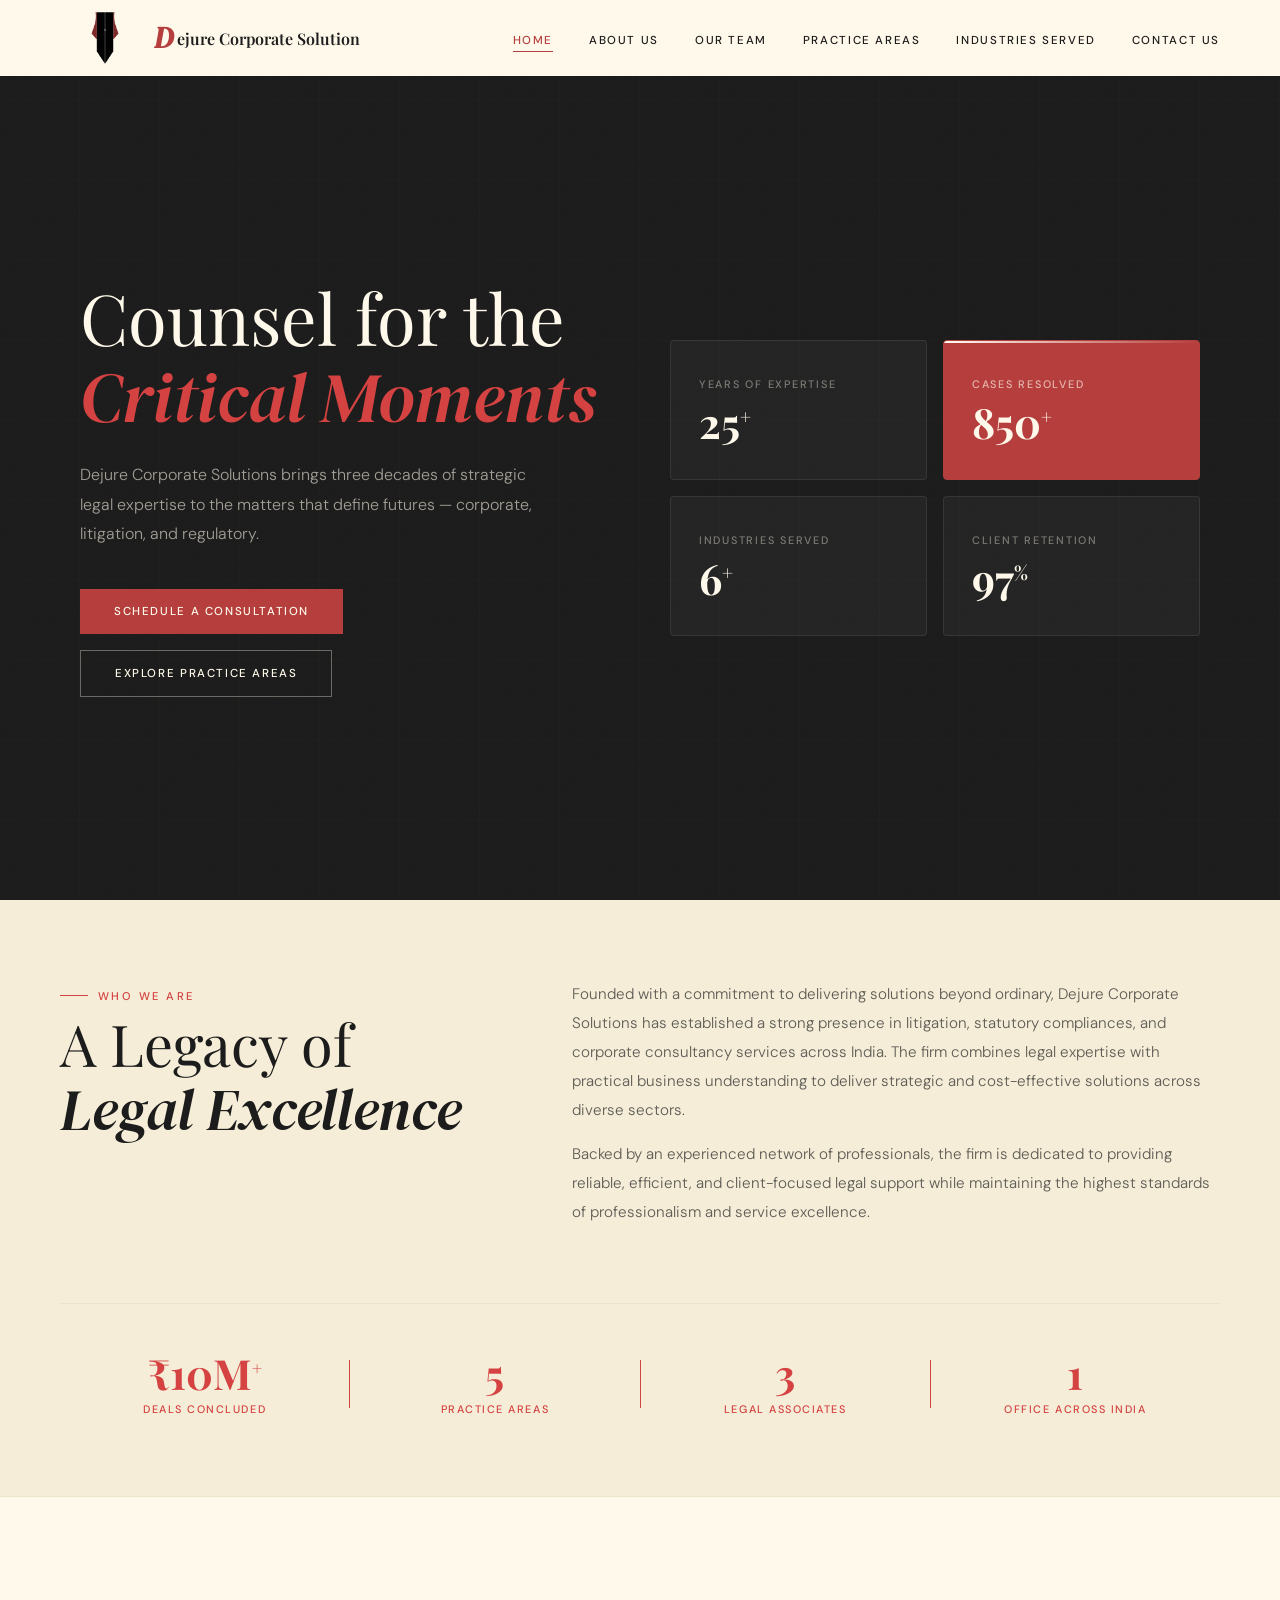
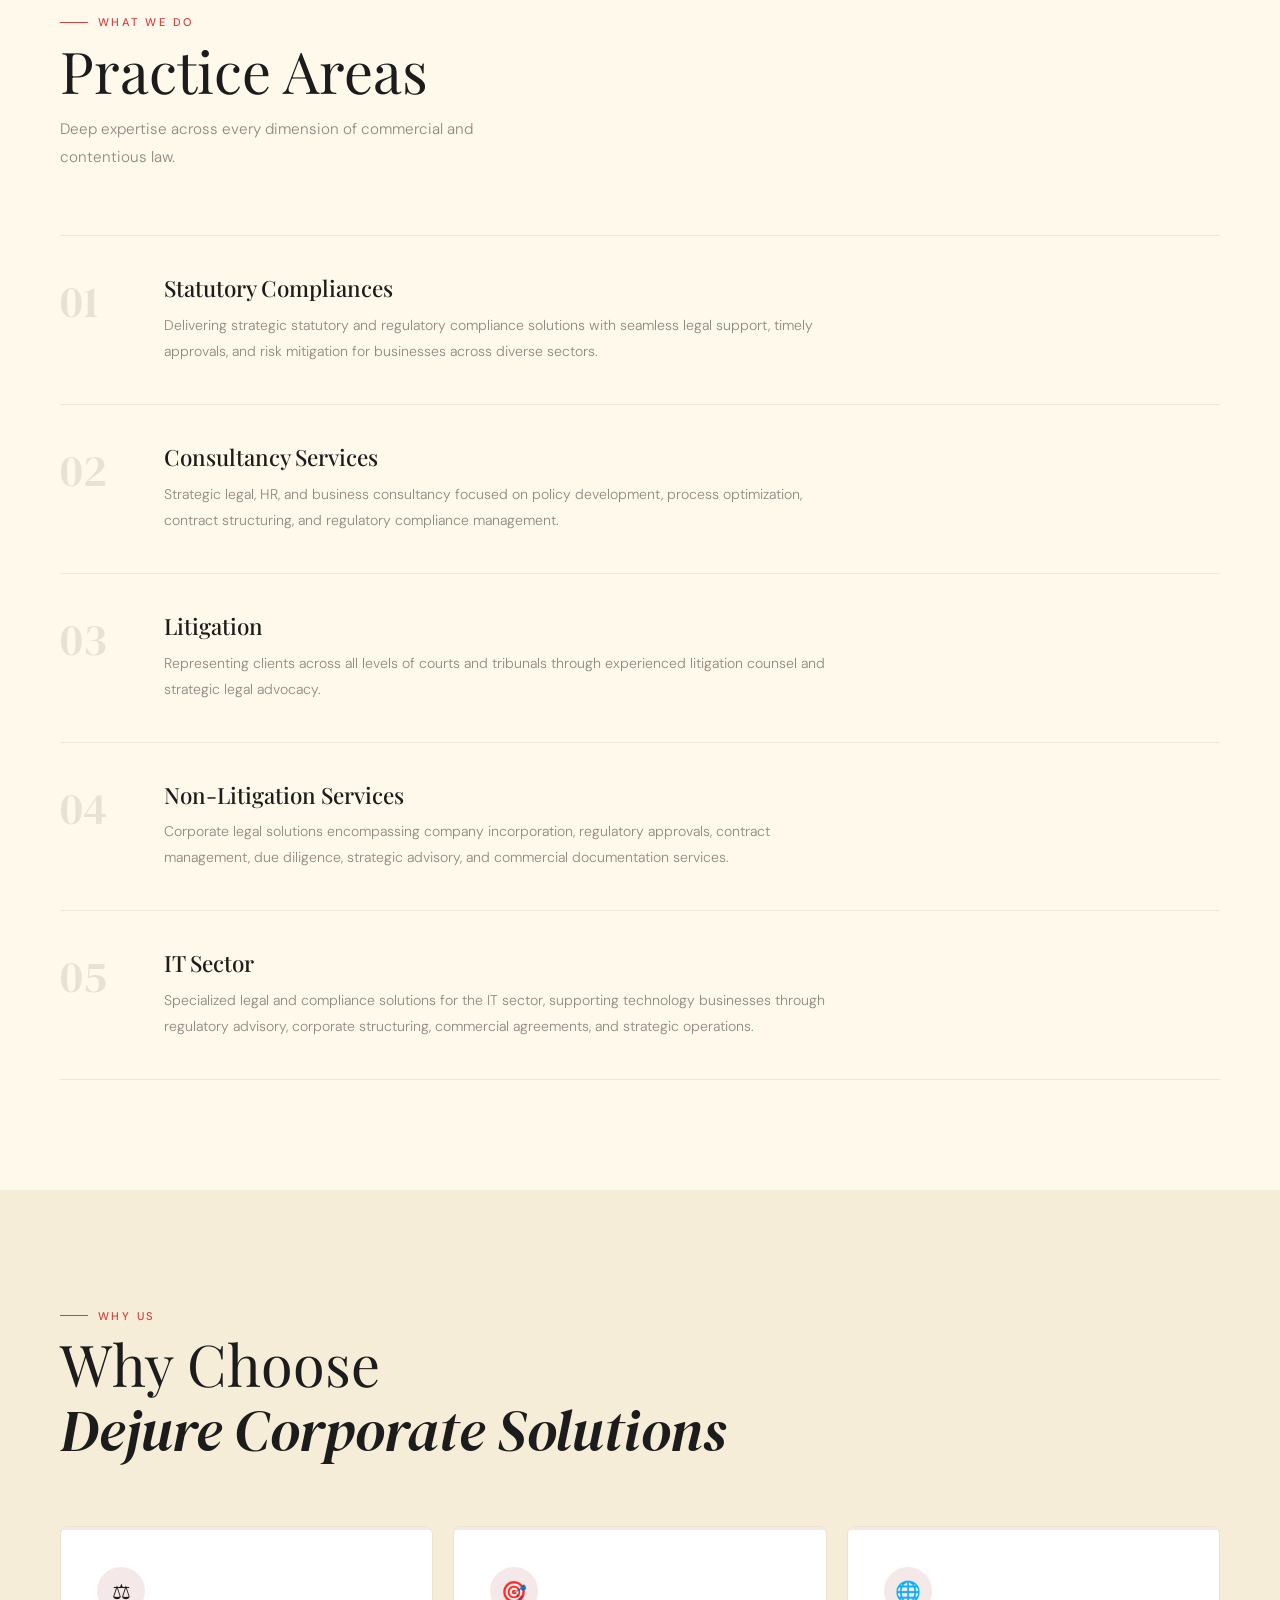
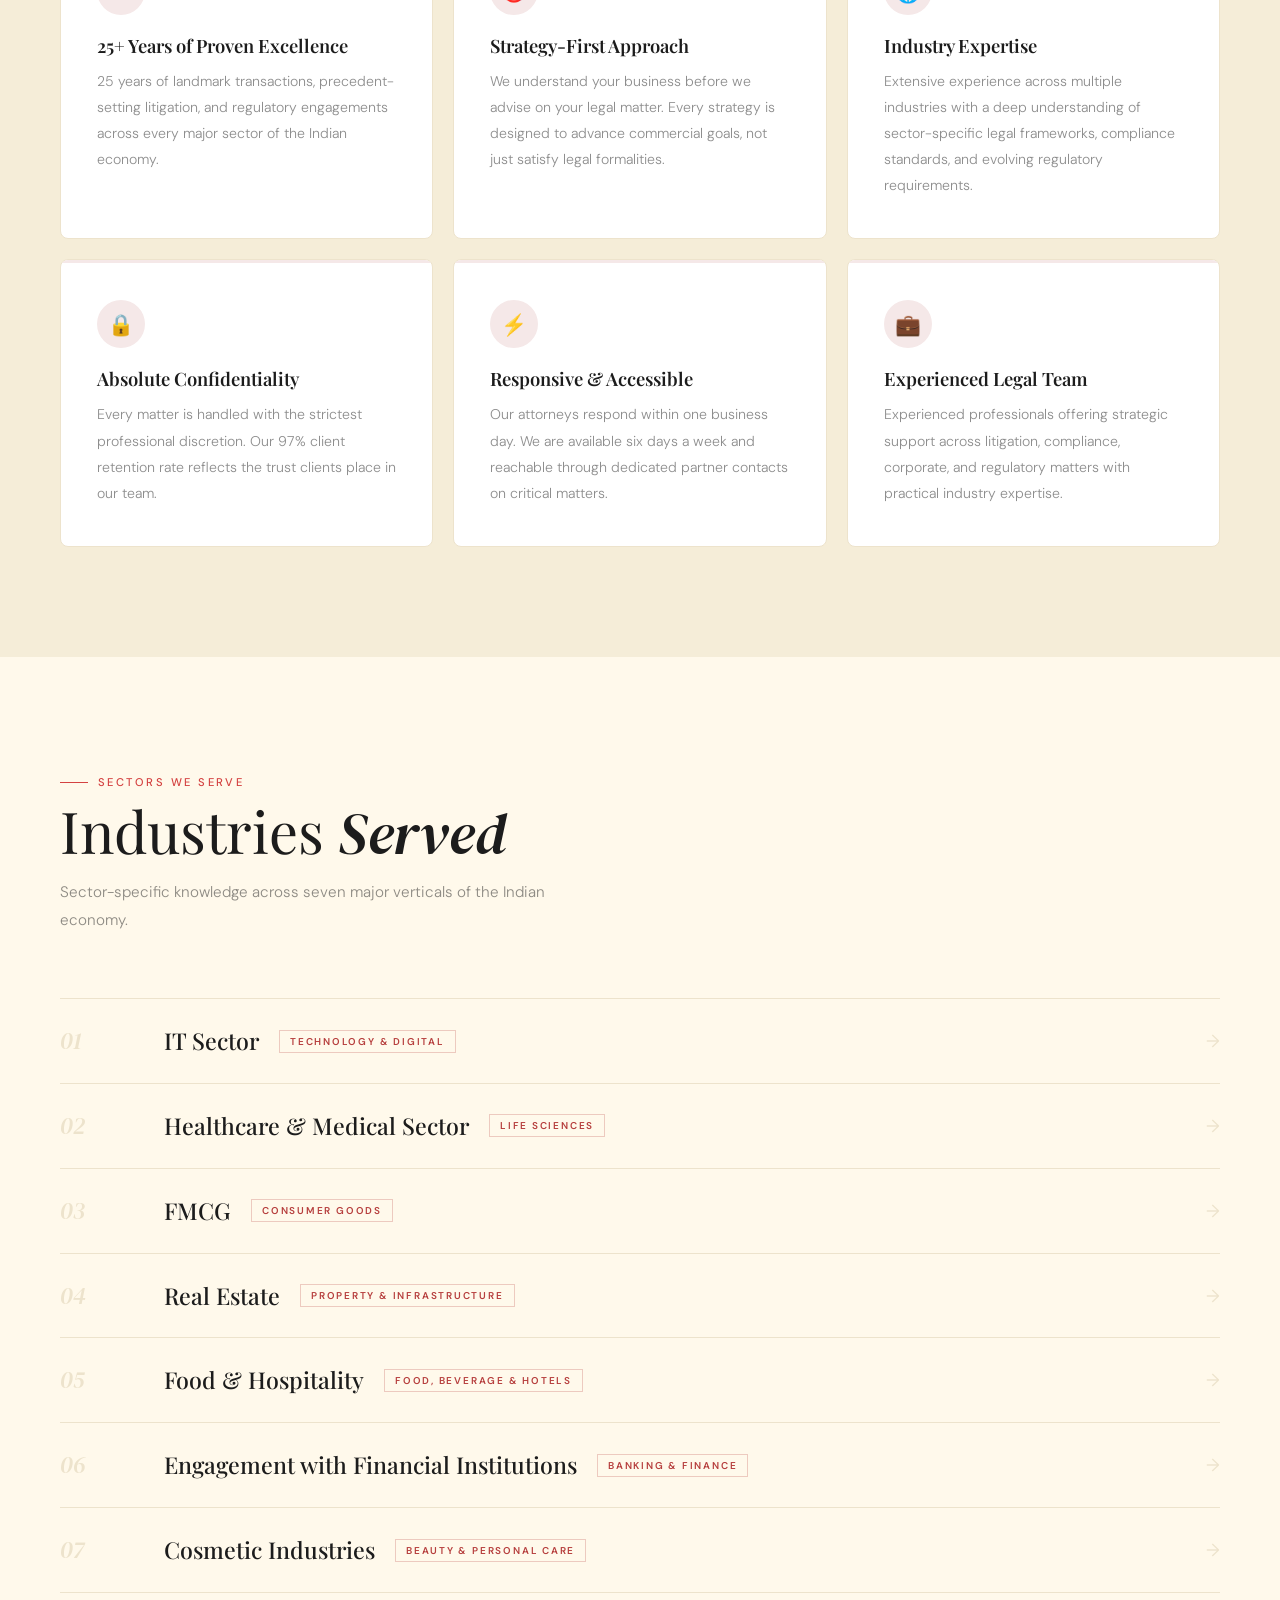
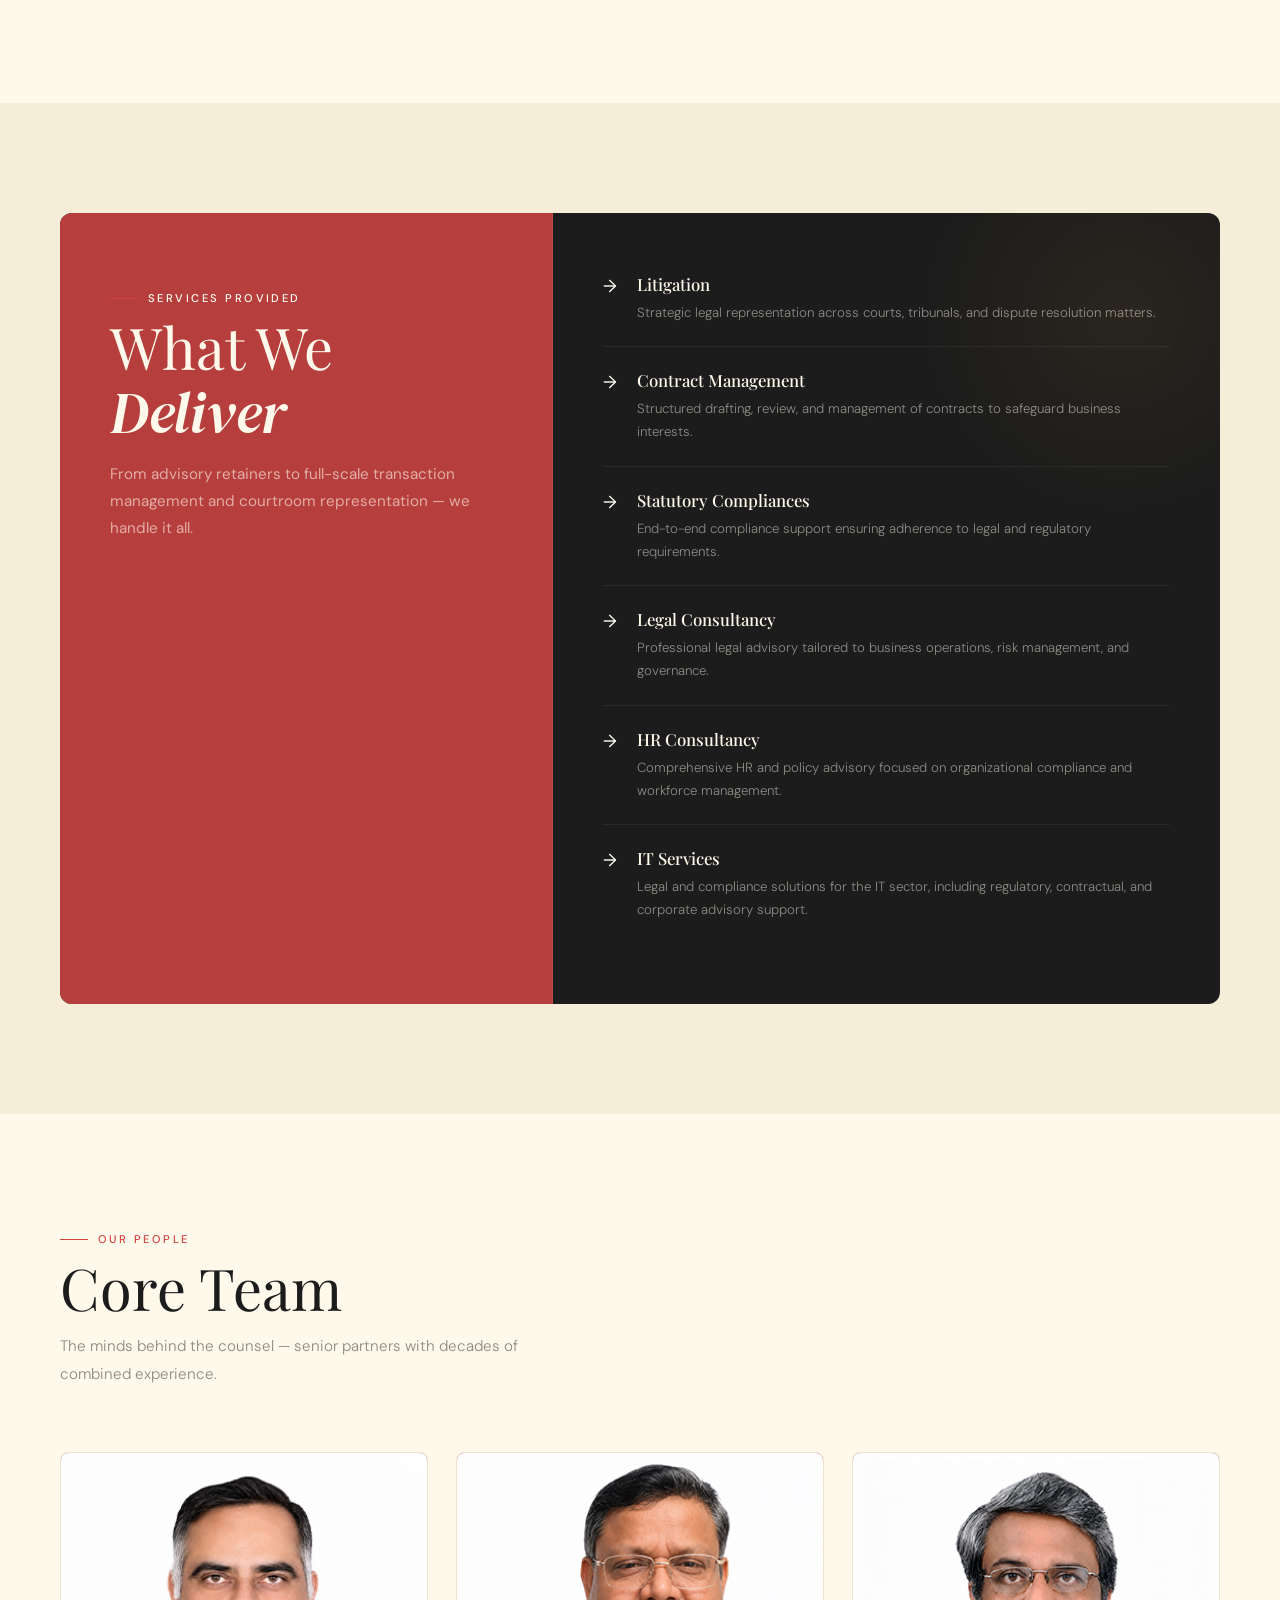
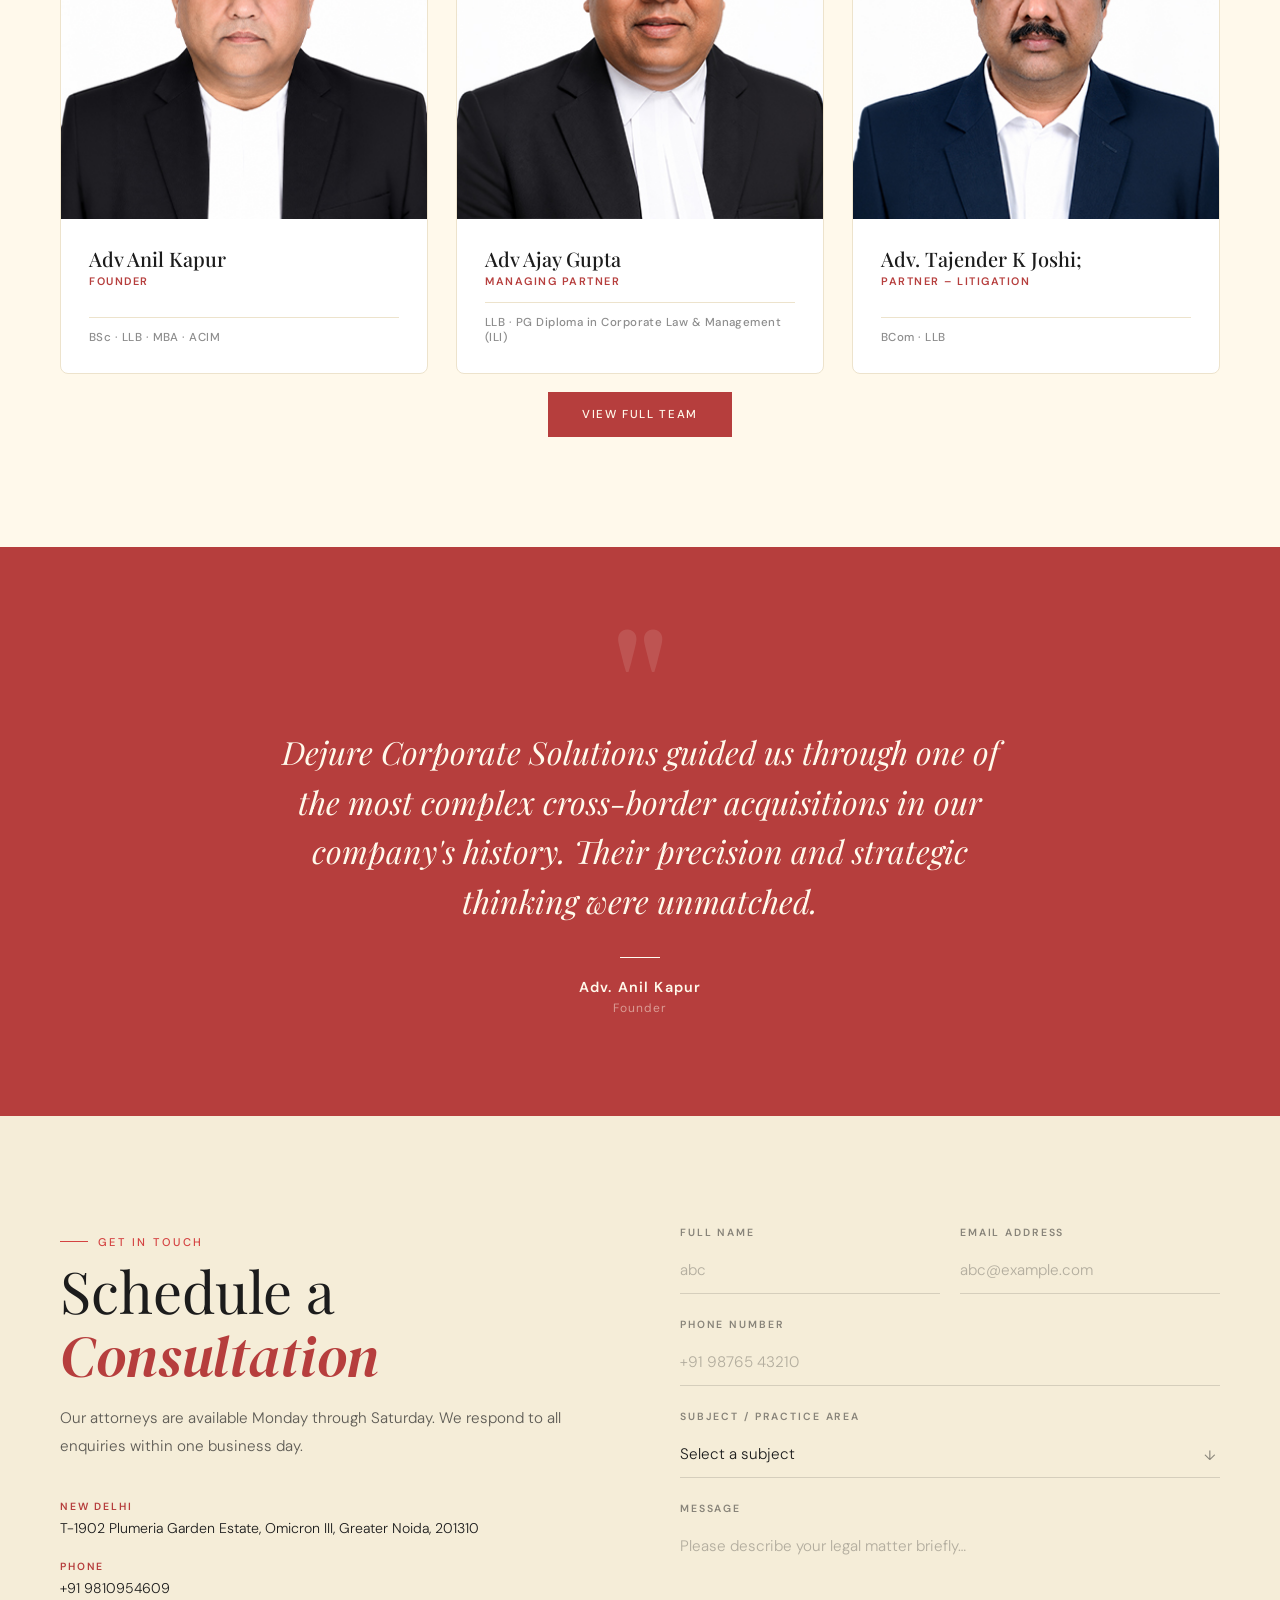
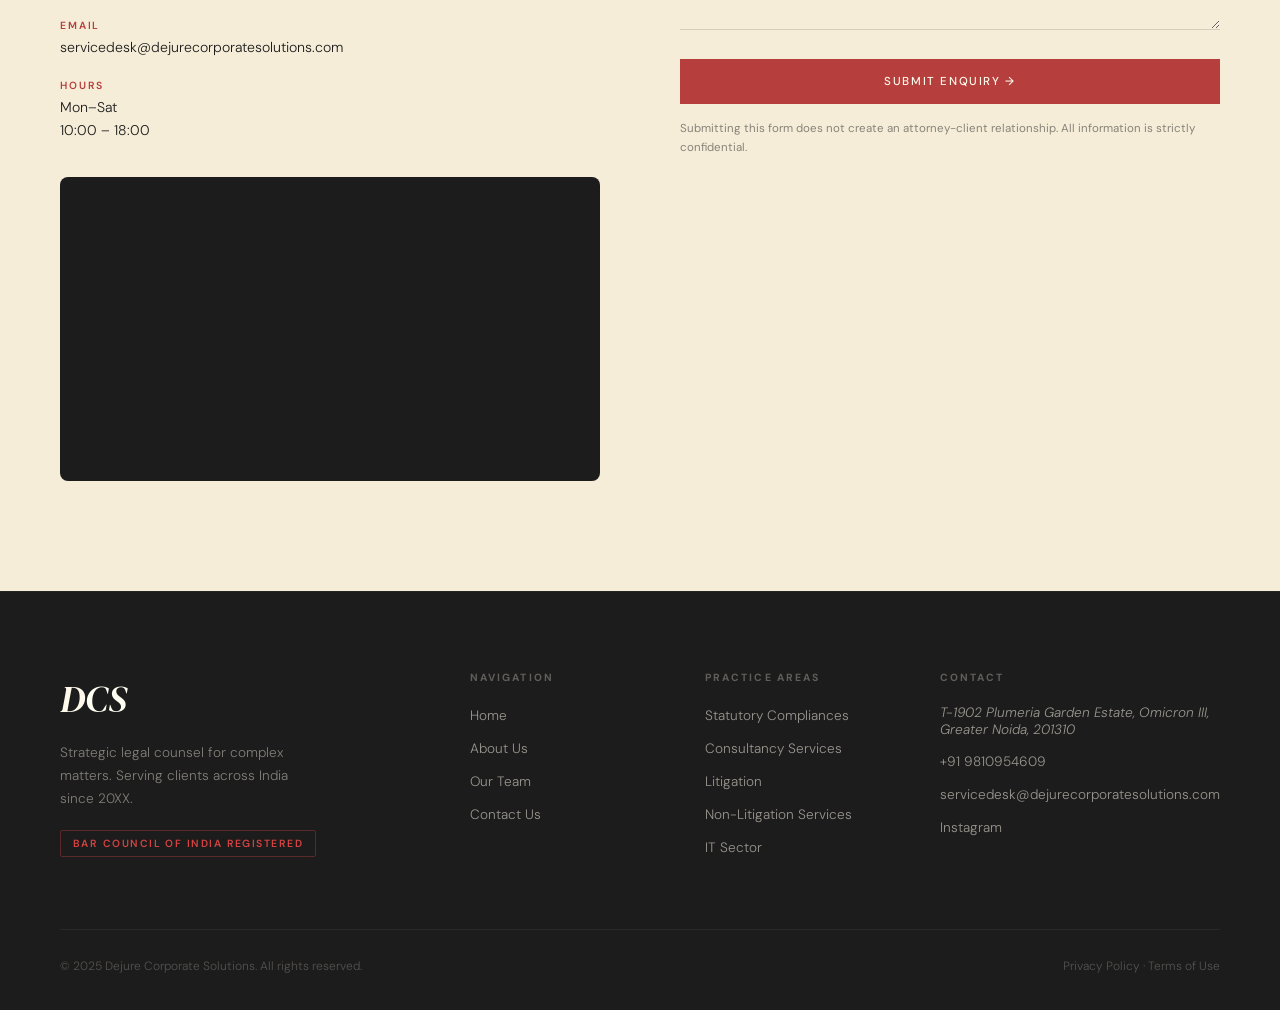
==== commit 3a7d6cb4: "Add files via upload" ====
--- a/index.html
+++ b/index.html
@@ -17,6 +17,7 @@
   <nav id="navbar">
     <div class="nav-inner">
       <a class="nav-logo" href="index.html">
+        <img src="logo.png" class="nav-logo-img" alt="Dejure logo" />
         <span class="logo-h">D</span>
         <span class="logo-full">ejure Corporate Solution</span>
       </a>
@@ -33,11 +34,13 @@
       </button>
     </div>
     <div class="mobile-menu" id="mobileMenu">
-      <a href="index.html" class="mob-link">Home</a>
-      <a href="about.html" class="mob-link">About Us</a>
-      <a href="team.html"  class="mob-link">Our Team</a>
-      <a href="#contact"   class="mob-link">Contact</a>
-    </div>
+      <a href="index.html"       class="mob-link">Home</a>
+      <a href="about.html"       class="mob-link">About Us</a>
+      <a href="team.html"        class="mob-link">Our Team</a>
+      <a href="practice.html"    class="mob-link">Practice Areas</a>
+      <a href="industries.html"  class="mob-link">Industries Served</a>
+      <a href="contact.html"     class="mob-link">Contact Us</a>
+</div>
   </nav>
 
   <!-- HERO -->
@@ -58,7 +61,7 @@
     <div class="hero-visual reveal reveal-delay-2">
       <div class="hero-card">
         <div class="hcard-label">Years of Expertise</div>
-        <div class="hcard-num">30<sup>+</sup></div>
+        <div class="hcard-num">25<sup>+</sup></div>
       </div>
       <div class="hero-card hero-card--accent">
         <div class="hcard-label">Cases Resolved</div>
@@ -158,8 +161,8 @@
       <div class="why-grid reveal">
         <div class="why-card">
           <div class="why-card-icon">⚖</div>
-          <h3>30+ Years of Proven Excellence</h3>
-          <p>Three decades of landmark transactions, precedent-setting litigation, and regulatory engagements across every major sector of the Indian economy.</p>
+          <h3>25+ Years of Proven Excellence</h3>
+          <p>25 years of landmark transactions, precedent-setting litigation, and regulatory engagements across every major sector of the Indian economy.</p>
         </div>
         <div class="why-card">
           <div class="why-card-icon">🎯</div>
@@ -322,35 +325,32 @@
       <div class="team-preview-grid reveal">
         <div class="tp-card">
           <div class="tp-photo">
-            <div class="tp-initials">RH</div>
+            <img src="anil.jpg.jpeg" alt="Anil Kapur" class="tp-member-img">
           </div>
           <div class="tp-info">
-            <h3>Richard Harrington</h3>
-            <span class="tp-role">Founder &amp; Senior Partner</span>
-            <p>30+ years in corporate law and high-stakes litigation. Specialises in cross-border M&amp;A and constitutional commercial law.</p>
-            <div class="tp-edu">Oxford · Delhi University Law School</div>
+            <h3>Adv Anil Kapur</h3>
+            <span class="tp-role">Founder</span>
+            <div class="tp-edu">BSc · LLB · MBA · ACIM</div>
           </div>
         </div>
         <div class="tp-card">
           <div class="tp-photo tp-photo--mehroon">
-            <div class="tp-initials">SM</div>
+            <img src="ajay.jpg.jpeg" alt="Ajay Gupta" class="tp-member-img">
           </div>
           <div class="tp-info">
-            <h3>Sunita Menon</h3>
+            <h3>Adv Ajay Gupta</h3>
             <span class="tp-role">Managing Partner</span>
-            <p>Banking &amp; finance specialist recognised by Chambers Asia-Pacific for 5 consecutive years. Former RBI legal advisor.</p>
-            <div class="tp-edu">Harvard Law · NLSIU Bangalore</div>
+            <div class="tp-edu">LLB · PG Diploma in Corporate Law & Management (ILI)</div>
           </div>
         </div>
         <div class="tp-card">
           <div class="tp-photo tp-photo--beige">
-            <div class="tp-initials">AC</div>
+            <img src="tajinder.jpg.jpeg" alt="Taljinder K Joshi" class="tp-member-img">
           </div>
           <div class="tp-info">
-            <h3>Arjun Chauhan</h3>
+            <h3>Adv. Tajender K Joshi;</h3>
             <span class="tp-role">Partner – Litigation</span>
-            <p>Senior Advocate at the Supreme Court of India. 25+ years at the Bar specialising in constitutional matters.</p>
-            <div class="tp-edu">Cambridge · Faculty of Law, Delhi</div>
+            <div class="tp-edu">BCom · LLB</div>
           </div>
         </div>
       </div>
@@ -387,28 +387,31 @@
           <div class="contact-details">
             <div class="cd-item">
               <span class="cd-label">New Delhi</span>
-              <span class="cd-val">12, Connaught Place<br />New Delhi 110 001</span>
+              <span class="cd-val">T-1902 Plumeria Garden Estate, Omicron III, Greater Noida, 201310</span>
             </div>
             <div class="cd-item">
               <span class="cd-label">Phone</span>
-              <span class="cd-val">+91 &nbsp; &nbsp;<br />+91</span>
+              <span class="cd-val">+91 9810954609</span>
             </div>
             <div class="cd-item">
               <span class="cd-label">Email</span>
-              <span class="cd-val">info@dejurecorporate.in</span>
+              <span class="cd-val">servicedesk@dejurecorporatesolutions.com</span>
             </div>
             <div class="cd-item">
               <span class="cd-label">Hours</span>
-              <span class="cd-val">Mon–Fri: 9 AM – 7 PM<br />Sat: 10 AM – 2 PM</span>
-            </div>
-          </div>
-          <div class="map-box">
-            <div class="map-grid"></div>
-            <div class="map-pin-wrap">
-              <div class="map-pulse"></div>
-              <div class="map-dot-main"></div>
-              <div class="map-label">12, Connaught Place · New Delhi</div>
-            </div>
+              <span class="cd-val">Mon–Sat<br />10:00 – 18:00</span>
+            </div>
+          </div>
+          <div class="map-box" style="padding:0; overflow:hidden;">
+            <iframe
+              src="https://www.google.com/maps/embed?pb=!1m18!1m12!1m3!1d3507.1440497764584!2d77.549094474951!3d28.475208191208605!2m3!1f0!2f0!3f0!3m2!1i1024!2i768!4f13.1!3m3!1m2!1s0x390ceaa8967c73d3%3A0xf53e233d13794ad7!2sPlumeria%20Garden%20Estate%2C%20Omicron%20III%2C%20Greater%20Noida%2C%20Uttar%20Pradesh%20201310!5e0!3m2!1sen!2sin!4v1779396420278!5m2!1sen!2sin"
+              width="100%"
+              height="100%"
+              style="border:0; display:block; min-height:220px;"
+              allowfullscreen=""
+              loading="lazy"
+              referrerpolicy="no-referrer-when-downgrade">
+            </iframe>
           </div>
         </div>
         <div class="contact-right reveal reveal-delay-1">
@@ -438,6 +441,7 @@
                   <option>Non-Litigation Services</option>
                   <option>IT Sector</option>
                   <option>HR Consultancy</option>
+                  <option>Others</option>
                 </select>
                 <span class="select-arrow">↓</span>
               </div>
@@ -485,10 +489,10 @@
         <div class="footer-links-col">
           <h4>Contact</h4>
           <ul>
-            <li><a><Address>Address</Address></a></li>
-            <li><a>+91 &nbsp;</a></li>
-            <li><a>+91 &nbsp;</a></li>
-            <li><a>email</a></li>
+            <li><a><Address>T-1902 Plumeria Garden Estate, Omicron III, Greater Noida, 201310</Address></a></li>
+            <li><a>+91 9810954609</a></li>
+            <li><a>servicedesk@dejurecorporatesolutions.com</a></li>
+            <li><a href="https://www.instagram.com/dejurecorporate">Instagram</a></li>
         </div>
       </div>
       <div class="footer-bottom">
@@ -500,4 +504,4 @@
 
   <script src="script.js"></script>
 </body>
-</html>>+</html>
--- a/style.css
+++ b/style.css
@@ -117,18 +117,32 @@
   backdrop-filter: blur(12px);
   box-shadow: 0 1px 0 rgba(28,28,28,0.08);
 }
+.nav-logo-img {
+  width: 90px;
+  height: 90px;
+  object-fit: contain;
+  flex-shrink: 0;
+}
 nav.scrolled .nav-logo  { color: var(--charcoal); }
 nav.scrolled .logo-h    { color: var(--mehroon); }
 nav.scrolled .nav-link  { color: var(--charcoal); }
 nav.scrolled .nav-link:hover { color: var(--mehroon); }
 nav.scrolled .nav-cta   { background: var(--mehroon) !important; color: var(--cream) !important; }
 nav.scrolled .hamburger span { background: var(--charcoal); }
-
+.tp-member-img {
+  width: 100%;
+  height: 100%;
+  object-fit: cover;
+  object-position: center top;  /* keeps face in frame */
+  position: absolute;
+  z-index: 1;
+}
 /* Non-hero pages: nav always filled */
 body[data-page="about"]      nav,
 body[data-page="team"]       nav,
 body[data-page="practice"]   nav,
-body[data-page="industries"] nav {
+body[data-page="industries"] nav,
+body[data-page="home"]       nav {
   background: var(--cream);
   backdrop-filter: blur(12px);
   box-shadow: 0 1px 0 rgba(28,28,28,0.08);
@@ -523,19 +537,20 @@
 
 /* ── Team Preview (Home) ── */
 .team-section { background: var(--cream); }
-.team-preview-grid { display: grid; grid-template-columns: repeat(3, 1fr); gap: 28px; margin-bottom: 48px; }
+.team-preview-grid { display: grid; grid-template-columns: repeat(3, 1fr); gap: 28px; margin-bottom: 18px; }
 .tp-card {
   background: var(--white);
   border: 1px solid var(--cream-deeper);
   border-radius: 8px; overflow: hidden;
   transition: var(--transition); cursor: pointer;
+  display: flex; flex-direction: column;
 }
 .tp-card:hover { transform: translateY(-8px); box-shadow: 0 24px 60px rgba(28,28,28,0.1); }
 .tp-photo {
   width: 100%; aspect-ratio: 1;
   background: var(--mehroon);
   display: flex; align-items: center; justify-content: center;
-  position: relative; overflow: hidden;
+  position: relative; overflow: hidden; flex-shrink: 0;
 }
 .tp-photo--mehroon { background: var(--mehroon-light); }
 .tp-photo--beige   { background: linear-gradient(135deg, var(--mehroon), var(--charcoal-soft)); }
@@ -544,11 +559,11 @@
   background: repeating-linear-gradient(45deg, rgba(255,249,235,0.03) 0, rgba(255,249,235,0.03) 1px, transparent 1px, transparent 20px);
 }
 .tp-initials { font-family: 'DM Serif Display', serif; font-size: 3rem; color: rgba(255,249,235,0.25); position: relative; z-index: 1; }
-.tp-info { padding: 28px; }
+.tp-info { padding: 28px; display: flex; flex-direction: column; flex: 1;}
 .tp-info h3 { font-size: 1.25rem; font-weight: 500; margin-bottom: 4px; }
 .tp-role { font-size: 0.68rem; font-weight: 600; letter-spacing: 0.14em; text-transform: uppercase; color: var(--mehroon); margin-bottom: 14px; display: block; }
 .tp-info p { font-size: 0.83rem; font-weight: 300; line-height: 1.75; color: var(--text-muted); margin-bottom: 12px; }
-.tp-edu { font-size: 0.72rem; font-weight: 500; color: var(--text-muted); letter-spacing: 0.04em; padding-top: 12px; border-top: 1px solid var(--cream-deeper); }
+.tp-edu { font-size: 0.72rem; font-weight: 500; color: var(--text-muted); letter-spacing: 0.04em; padding-top: 12px; border-top: 1px solid var(--cream-deeper); margin-top: auto; }
 .team-cta { text-align: center; }
 
 /* ── Testimonial ── */
@@ -1470,7 +1485,7 @@
 .cp-strip { background: var(--mehroon); }
 .cp-strip-row {
   display: grid;
-  grid-template-columns: 1fr auto 1fr auto 1fr auto 1fr;
+  grid-template-columns: 1fr auto 1fr auto 1fr auto 1fr auto 1fr;
   align-items: stretch;
   min-height: 110px;
 }
@@ -2107,4 +2122,663 @@
   .ind-new-row  { grid-template-columns: 40px 1fr auto; gap: 16px; padding: 22px 0; }
   .ind-new-num  { font-size: 1.1rem; }
   .ind-new-name { font-size: 1rem; }
+}
+
+@media (max-width: 1024px) {
+ 
+  /* UTILITY */
+  .container-wide { padding: 0 40px; }
+  .section { padding: 80px 0; }
+ 
+  /* NAV */
+  .nav-inner { padding: 0 40px; }
+  .nav-links { gap: 24px; }
+  .nav-link  { font-size: 0.65rem; }
+ 
+  /* HERO */
+  .hero {
+    padding: calc(var(--nav-h) + 60px) 40px 60px;
+    gap: 40px;
+    grid-template-columns: 1fr 1fr;
+  }
+ 
+  /* ABOUT STRIP */
+  .about-strip-inner { grid-template-columns: 1fr; gap: 40px; }
+ 
+  /* WHY */
+  .why-grid { grid-template-columns: 1fr 1fr; }
+ 
+  /* SERVICES */
+  .services-box { grid-template-columns: 1fr; }
+  .services-left  { padding: 50px; border-right: none; border-bottom: 1px solid rgba(255,249,235,0.06); }
+  .services-right { padding: 40px 50px; }
+ 
+  /* TEAM */
+  .team-preview-grid { grid-template-columns: 1fr 1fr; }
+  .full-team-grid    { grid-template-columns: 1fr 1fr; }
+ 
+  /* FOOTER */
+  .footer-inner { grid-template-columns: 1fr 1fr; gap: 40px; }
+ 
+  /* ABOUT PAGE */
+  .about-intro-grid    { grid-template-columns: 1fr; gap: 48px; }
+  .mv-grid             { grid-template-columns: 1fr; }
+  .values-strip        { grid-template-columns: 1fr 1fr; }
+  .vs-divider:nth-child(2),
+  .vs-divider:nth-child(4),
+  .vs-divider:nth-child(6) { width: 100%; height: 1px; grid-column: 1 / -1; }
+  .about-contact-inner { grid-template-columns: 1fr; gap: 52px; }
+ 
+  /* PRACTICE PAGE */
+  .pa-statutory-inner   { grid-template-columns: 1fr; }
+  .pa-statutory-left    { border-right: none; border-bottom: 1px solid rgba(255,249,235,0.1); }
+  .pa-consultancy-inner { grid-template-columns: 1fr; }
+  .pa-consultancy-left  { border-right: none; border-bottom: 1px solid var(--cream-deeper); }
+  .pa-consultancy-right { padding: 40px; }
+  .pa-consultancy-grid  { grid-template-columns: 1fr 1fr; }
+  .pa-litigation-inner  { grid-template-columns: 1fr 1fr; gap: 40px; padding: 48px 40px; }
+  .pa-nonlit-inner      { grid-template-columns: 1fr; }
+  .pa-nonlit-left       { border-right: none; border-bottom: 1px solid rgba(255,249,235,0.06); }
+  .pa-it-top            { grid-template-columns: 1fr; gap: 24px; }
+  .pa-it-bottom         { grid-template-columns: 1fr 1fr; }
+  .practice-contact-inner { grid-template-columns: 1fr; gap: 52px; }
+ 
+  /* INDUSTRIES PAGE */
+  .ind-layout   { grid-template-columns: 1fr; padding: 60px 40px; }
+  .ind-sidebar  { position: static; padding-right: 0; margin-bottom: 40px; }
+  .ind-sidebar-nav { flex-direction: row; flex-wrap: wrap; gap: 8px; }
+  .ind-sidebar-nav a {
+    border-left: none; border-bottom: 2px solid transparent;
+    padding: 6px 14px; border-radius: 4px;
+  }
+  .ind-sidebar-nav a:hover,
+  .ind-sidebar-nav a.active { border-left: none; border-bottom-color: var(--mehroon); }
+  .ind-it-client-panel { grid-template-columns: 1fr; }
+  .ind-it-client-left  { border-right: none; border-bottom: 1px solid rgba(255,249,235,0.08); }
+  .ind-grid-3 { grid-template-columns: 1fr 1fr; }
+ 
+  /* CONTACT PAGE */
+  .cp-strip-row { grid-template-columns: 1fr 1fr; }
+  .cp-strip-divider:nth-child(2),
+  .cp-strip-divider:nth-child(4),
+  .cp-strip-divider:nth-child(6) { display: none; }
+  .cp-body-inner { grid-template-columns: 1fr; gap: 60px; }
+  .cp-map { aspect-ratio: 16/9; }
+}
+ 
+ 
+/* ─────────────────────────────────────────
+   MOBILE  ≤ 768px
+───────────────────────────────────────── */
+@media (max-width: 768px) {
+ 
+  /* UTILITY */
+  .container-wide { padding: 0 20px; }
+  .section        { padding: 60px 0; }
+ 
+  /* ── NAV ── */
+  .nav-inner    { padding: 0 20px; }
+  .nav-links    { display: none; }
+  .hamburger    { display: flex; }
+  .mobile-menu  { padding: 20px 20px 28px; }
+  .mob-link     { font-size: 0.9rem; padding: 14px 0; }
+ 
+  /* ── HERO ── */
+  .hero {
+    grid-template-columns: 1fr;
+    padding: calc(var(--nav-h) + 40px) 20px 48px;
+    gap: 40px;
+    min-height: auto;
+  }
+  .hero-title    { font-size: clamp(2.2rem, 8vw, 3.2rem); }
+  .hero-desc     { font-size: 0.92rem; max-width: 100%; }
+  .hero-actions  { flex-direction: column; gap: 12px; }
+  .hero-actions .btn { width: 100%; justify-content: center; }
+  .hero-visual   { grid-template-columns: 1fr 1fr; gap: 12px; }
+  .hero-card     { padding: 24px 18px; }
+  .hcard-num     { font-size: 2rem; }
+ 
+  /* ── ABOUT STRIP ── */
+  .about-strip          { padding: 56px 0; }
+  .about-strip-inner    { grid-template-columns: 1fr; gap: 28px; margin-bottom: 40px; }
+  .about-stats          { flex-wrap: wrap; gap: 20px; padding-top: 32px; }
+  .astat-divider        { display: none; }
+  .astat                { flex: 0 0 calc(50% - 10px); text-align: left; }
+  .astat-n              { font-size: 2rem; }
+ 
+  /* ── PRACTICE LIST (home) ── */
+  .section-header       { margin-bottom: 40px; }
+  .practice-item        { grid-template-columns: 44px 1fr; gap: 16px; padding: 28px 0; }
+  .pi-num               { font-size: 2rem; }
+  .pi-body h3           { font-size: 1.15rem; }
+  .practice-item::after { display: none; }
+ 
+  /* ── WHY GRID ── */
+  .why-grid   { grid-template-columns: 1fr; gap: 16px; }
+  .why-card   { padding: 28px 24px; }
+ 
+  /* ── SERVICES ── */
+  .services-box         { border-radius: 8px; }
+  .services-left        { padding: 36px 24px; }
+  .services-right       { padding: 32px 24px; }
+  .services-list li     { padding: 18px 0; gap: 14px; }
+ 
+  /* ── TEAM PREVIEW (home) ── */
+  .team-preview-grid  { grid-template-columns: 1fr; gap: 20px; }
+  .tp-photo           { aspect-ratio: 3/1; }
+  .tp-initials        { font-size: 2rem; }
+  .tp-info            { padding: 20px; }
+  .team-cta           { margin-top: 8px; }
+ 
+  /* ── FULL TEAM GRID ── */
+  .full-team-grid     { grid-template-columns: 1fr 1fr; gap: 16px; }
+  .ft-photo           { height: 90px; }
+  .ft-photo span      { font-size: 1.4rem; }
+  .ft-card > h3       { font-size: 1rem; padding: 16px 16px 4px; }
+  .ft-role            { padding: 0 16px 10px; }
+  .ft-card > p        { padding: 0 16px 10px; font-size: 0.78rem; }
+  .ft-edu             { padding: 10px 16px 16px; font-size: 0.65rem; }
+ 
+  /* ── TESTIMONIAL ── */
+  .testimonial-section  { padding: 64px 0; }
+  .testimonial-inner    { padding: 0 20px; }
+  .testimonial-quote-mark { font-size: 5rem; }
+ 
+  /* ── CONTACT (home) ── */
+  .contact-inner    { grid-template-columns: 1fr; gap: 48px; }
+  .contact-left p   { font-size: 0.88rem; }
+  .contact-details  { gap: 16px; }
+  .form-row         { grid-template-columns: 1fr; gap: 0; }
+ 
+  /* ── FOOTER ── */
+  .footer-inner   { grid-template-columns: 1fr 1fr; gap: 32px; padding-bottom: 40px; }
+  footer          { padding: 56px 0 28px; }
+  .footer-logo    { font-size: 2rem; }
+  .footer-bottom  { flex-direction: column; gap: 8px; text-align: center; font-size: 0.7rem; }
+ 
+  /* ── ABOUT PAGE ── */
+  .about-page-hero     { padding: calc(var(--nav-h) + 40px) 0 48px; }
+  .about-hero-title    { font-size: clamp(2rem, 7vw, 3rem); }
+  .about-hero-desc     { font-size: 0.92rem; }
+  .about-intro-section .section { padding: 56px 0; }
+  .about-intro-grid    { grid-template-columns: 1fr; gap: 36px; }
+  .about-quote-card    { padding: 32px 24px; }
+  .aqc-mark            { font-size: 3.5rem; }
+  .about-stats-mini    { grid-template-columns: 1fr 1fr; gap: 10px; }
+  .asm-item            { padding: 16px; }
+ 
+  /* Mission/Vision */
+  .mission-vision-section .section { padding: 56px 0; }
+  .mv-grid   { grid-template-columns: 1fr; gap: 16px; }
+  .mv-card   { padding: 36px 28px; }
+  .values-strip { grid-template-columns: 1fr; }
+  .vs-divider   { width: 100%; height: 1px; }
+  .vs-item      { padding: 28px 20px; }
+ 
+  /* About contact */
+  .about-contact-inner { grid-template-columns: 1fr; gap: 40px; }
+ 
+  /* ── TEAM PAGE ── */
+  .team-hero-section { padding: calc(var(--nav-h) + 40px) 0 48px; }
+  .team-hero-title   { font-size: clamp(2rem, 7vw, 3rem); margin-bottom: 1rem; }
+ 
+  /* ── PRACTICE PAGE ── */
+  .practice-page-hero   { padding: calc(var(--nav-h) + 40px) 0 48px; }
+  .practice-hero-title  { font-size: clamp(2rem, 7vw, 3rem); }
+  .practice-hero-desc   { font-size: 0.92rem; }
+  .practice-areas-section { padding: 48px 0 60px; }
+  .practice-areas-section .container-wide { gap: 20px; }
+ 
+  .pa-card { border-radius: 8px; }
+  .pa-statutory-left,
+  .pa-statutory-right   { padding: 32px 24px; }
+  .pa-statutory-left h2 { font-size: 2rem; }
+  .pa-tags-grid         { gap: 8px; }
+  .pa-tag-pill          { font-size: 0.8rem; padding: 8px 12px; }
+ 
+  .pa-consultancy-left,
+  .pa-consultancy-right { padding: 32px 24px; }
+  .pa-consultancy-left h2 { font-size: 1.8rem; }
+  .pa-consultancy-grid  { grid-template-columns: 1fr; }
+  .pa-con-card          { padding: 24px 20px; border-right: none !important; }
+  .pa-con-card:nth-child(3) { border-bottom: 1px solid var(--cream-deeper) !important; }
+ 
+  .pa-litigation-inner  { grid-template-columns: 1fr; gap: 24px; padding: 32px 24px; }
+  .pa-lit-heading h2    { font-size: 2rem; }
+  .pa-lit-tags          { gap: 6px; }
+  .pa-bg-watermark      { font-size: 5rem; bottom: -8px; }
+ 
+  .pa-nonlit-left,
+  .pa-nonlit-right      { padding: 32px 24px; }
+  .pa-nonlit-right h2   { font-size: 1.8rem; }
+  .pa-nonlit-compact-grid { grid-template-columns: 1fr; }
+ 
+  .pa-it-inner          { padding: 32px 24px; }
+  .pa-it-top            { gap: 20px; padding-bottom: 32px; margin-bottom: 32px; }
+  .pa-it-heading h2     { font-size: 2rem; }
+  .pa-it-intro p        { padding-top: 0; font-size: 0.88rem; }
+  .pa-it-bottom         { grid-template-columns: 1fr; gap: 24px; }
+  .pa-it-feature        { padding-top: 16px; }
+ 
+  .practice-contact-inner { grid-template-columns: 1fr; gap: 40px; }
+ 
+  /* ── INDUSTRIES PAGE ── */
+  .ind-page-hero        { padding: calc(var(--nav-h) + 40px) 0 48px; }
+  .ind-page-hero-title  { font-size: clamp(2rem, 7vw, 3rem); }
+  .ind-page-hero-desc   { font-size: 0.92rem; }
+  .ind-layout           { padding: 40px 20px; }
+  .ind-sidebar-nav      { gap: 6px; }
+  .ind-sidebar-nav a    { font-size: 0.75rem; padding: 6px 12px; }
+ 
+  .ind-block            { padding: 48px 0; }
+  .ind-block-title      { font-size: 1.7rem; }
+  .ind-section-num      { font-size: 3.5rem; }
+ 
+  .ind-it-client-panel  { grid-template-columns: 1fr; }
+  .ind-it-client-left   { padding: 24px 20px; }
+  .ind-it-client-entry  { padding: 20px 20px; gap: 14px; }
+  .ind-it-client-num    { font-size: 1.4rem; min-width: 32px; }
+  .ind-it-client-body h5 { font-size: 1rem; }
+  .ind-it-client-divider { margin: 0 20px; }
+ 
+  .ind-10-grid          { grid-template-columns: 1fr; }
+  .ind-10-item          { padding: 20px; gap: 14px; }
+  .ind-10-item:nth-child(2n) { border-right: none; }
+  .ind-10-item:nth-child(9)  { border-bottom: 1px solid var(--cream-deeper); }
+  .ind-10-num           { font-size: 1.4rem; min-width: 28px; }
+ 
+  .fmcg-strip-wrap      { margin-top: 1.5rem; }
+  .fmcg-pill            { min-width: 180px; padding: 1.2rem 1.4rem 1.1rem; }
+ 
+  .fin-grid             { grid-template-columns: 1fr; gap: .4rem; }
+  .fin-card             { padding: 1.4rem 1.2rem; }
+ 
+  .ind-grid-3           { grid-template-columns: 1fr; }
+ 
+  /* ── CONTACT PAGE ── */
+  .cp-hero              { padding: calc(var(--nav-h) + 40px) 0 48px; }
+  .cp-hero-title        { font-size: clamp(2rem, 7vw, 3rem); }
+  .cp-hero-desc         { font-size: 0.92rem; }
+  .cp-strip-row         { grid-template-columns: 1fr; }
+  .cp-strip-divider     { display: none; }
+  .cp-strip-card        { padding: 20px 20px; }
+  .cp-body-inner        { grid-template-columns: 1fr; gap: 48px; }
+  .cp-map               { aspect-ratio: 16/9; }
+  .cp-expect-box        { padding: 24px 20px; }
+  .cp-radio-row         { gap: 8px; }
+  .cp-radio-box         { padding: 8px 14px; font-size: 0.78rem; }
+ 
+  /* ── IND NEW ROW (home industries list) ── */
+  .ind-new-row  { grid-template-columns: 40px 1fr auto; gap: 14px; padding: 20px 0; }
+  .ind-new-num  { font-size: 1.1rem; }
+  .ind-new-name { font-size: 1rem; }
+  .ind-new-tag  { display: none !important; }
+}
+ 
+ 
+/* ─────────────────────────────────────────
+   SMALL MOBILE  ≤ 480px
+───────────────────────────────────────── */
+@media (max-width: 480px) {
+ 
+  /* UTILITY */
+  .container-wide { padding: 0 16px; }
+  .section        { padding: 48px 0; }
+  .section-heading { font-size: clamp(1.8rem, 7vw, 2.4rem); }
+ 
+  /* NAV */
+  .nav-inner { padding: 0 16px; }
+  .logo-full { display: none; } /* show only "D" on very small screens */
+  .logo-h    { font-size: 2rem; }
+ 
+  /* HERO */
+  .hero { padding: calc(var(--nav-h) + 32px) 16px 40px; }
+  .hero-title { font-size: clamp(1.9rem, 7.5vw, 2.6rem); }
+  .hero-visual { grid-template-columns: 1fr 1fr; gap: 8px; }
+  .hero-card { padding: 18px 14px; }
+  .hcard-num { font-size: 1.7rem; }
+  .hcard-label { font-size: 0.6rem; }
+ 
+  /* ABOUT STATS */
+  .astat { flex: 0 0 100%; }
+  .astat-n { font-size: 1.8rem; }
+ 
+  /* SERVICES */
+  .services-left  { padding: 28px 16px; }
+  .services-right { padding: 24px 16px; }
+ 
+  /* TEAM */
+  .full-team-grid { grid-template-columns: 1fr; }
+  .tp-photo       { aspect-ratio: 16/7; }
+ 
+  /* FOOTER */
+  .footer-inner   { grid-template-columns: 1fr; gap: 28px; }
+  .footer-logo    { font-size: 1.8rem; }
+ 
+  /* ABOUT */
+  .mv-card      { padding: 28px 20px; }
+  .about-quote-card { padding: 24px 18px; }
+  .asm-item     { padding: 14px; }
+  .asm-num      { font-size: 1.6rem; }
+ 
+  /* PRACTICE */
+  .pa-statutory-left,
+  .pa-statutory-right,
+  .pa-consultancy-left,
+  .pa-consultancy-right,
+  .pa-nonlit-left,
+  .pa-nonlit-right,
+  .pa-it-inner  { padding: 24px 16px; }
+  .pa-litigation-inner { padding: 24px 16px; }
+  .pa-tag-pill  { font-size: 0.75rem; padding: 7px 10px; }
+  .pa-bg-watermark { font-size: 4rem; }
+ 
+  /* INDUSTRIES */
+  .ind-layout   { padding: 32px 16px; }
+  .ind-block    { padding: 36px 0; }
+  .ind-it-client-entry { padding: 16px; gap: 10px; }
+  .ind-it-client-num   { font-size: 1.2rem; min-width: 26px; }
+  .ind-10-item  { padding: 16px; }
+  .ind-block-title { font-size: 1.5rem; }
+  .fmcg-pill    { min-width: 160px; }
+  .cosm-badge   { flex-direction: column; gap: 0.6rem; padding: 1rem 1.2rem; }
+ 
+  /* CONTACT */
+  .cp-hero  { padding: calc(var(--nav-h) + 32px) 0 40px; }
+  .cp-strip-card { padding: 16px; gap: 12px; }
+  .cp-expect-box { padding: 20px 16px; }
+  .cp-bar-badge  { padding: 16px; }
+ 
+  /* HOME INDUSTRIES ROW */
+  .ind-new-row  { gap: 10px; padding: 18px 0; }
+  .ind-new-name { font-size: 0.92rem; }
+}
+ 
+ 
+/* ─────────────────────────────────────────
+   EXTRA SMALL  ≤ 360px
+───────────────────────────────────────── */
+@media (max-width: 360px) {
+  .hero-title { font-size: 1.75rem; }
+  .hero-visual { grid-template-columns: 1fr; }
+  .section-heading { font-size: 1.7rem; }
+  .full-team-grid { grid-template-columns: 1fr; }
+  .ind-new-row { grid-template-columns: 32px 1fr auto; gap: 8px; }
+  .pa-tag-pill { font-size: 0.72rem; padding: 6px 8px; }
+}
+ 
+/* ─────────────────────────────────────────
+   MOBILE MENU — full links (all pages)
+   Add missing pages to mobile menu links
+───────────────────────────────────────── */
+ 
+/* Ensure mobile menu has correct links for all pages */
+.mobile-menu {
+  padding: 16px 20px 28px;
+  gap: 0;
+}
+.mob-link {
+  display: block;
+  padding: 15px 0;
+  font-size: 0.88rem;
+  letter-spacing: 0.1em;
+  border-bottom: 1px solid rgba(255,249,235,0.08);
+  transition: color 0.2s;
+}
+.mob-link:hover { color: var(--mehroon-light); }
+.mob-link:last-child { border-bottom: none; }
+ 
+/* ─────────────────────────────────────────
+   TOUCH-FRIENDLY adjustments
+───────────────────────────────────────── */
+@media (max-width: 768px) {
+ 
+  /* Bigger tap targets */
+  .btn { min-height: 48px; padding: 14px 28px; }
+  .nav-link { min-height: 44px; display: flex; align-items: center; }
+  .mob-link { min-height: 48px; }
+  .ind-new-row { min-height: 56px; }
+  .practice-item { cursor: pointer; -webkit-tap-highlight-color: rgba(182,62,61,0.08); }
+  .ind-new-row   { -webkit-tap-highlight-color: transparent; }
+ 
+  /* Disable hover-only effects on touch — let click handle them */
+  .pa-card:hover     { transform: none; box-shadow: none; }
+  .why-card:hover    { transform: none; box-shadow: none; }
+  .tp-card:hover     { transform: none; box-shadow: none; }
+  .ft-card:hover     { transform: none; box-shadow: none; }
+  .mv-card:hover     { transform: none; box-shadow: none; }
+ 
+  /* Keep maroon top bar on why cards always visible on mobile */
+  .why-card::before  { background: var(--mehroon); }
+ 
+  /* Scroll snap for horizontal strips */
+  .fmcg-strip-wrap {
+    scroll-snap-type: x mandatory;
+    -webkit-overflow-scrolling: touch;
+  }
+  .fmcg-pill { scroll-snap-align: start; }
+ 
+  /* Better form UX on mobile */
+  .form-group input,
+  .form-group textarea,
+  .select-wrap select {
+    font-size: 16px; /* prevents iOS zoom on focus */
+    padding: 14px 0;
+  }
+  .select-wrap select { padding-right: 28px; }
+ 
+  /* Contact strip stacked nicely */
+  .cp-strip-card { flex-direction: row; align-items: flex-start; }
+}
+ 
+/* ─────────────────────────────────────────
+   INDUSTRIES sidebar — horizontal pill style on mobile
+───────────────────────────────────────── */
+@media (max-width: 1024px) {
+  .ind-sidebar-nav {
+    display: flex;
+    flex-direction: row;
+    flex-wrap: wrap;
+    gap: 8px;
+    margin-bottom: 8px;
+  }
+  .ind-sidebar-nav a:empty { display: none; } /* hide blank placeholder anchors */
+  .ind-sidebar-nav a {
+    background: var(--cream-dark);
+    border: 1px solid var(--cream-deeper);
+    border-bottom: 2px solid transparent;
+    border-radius: 4px;
+    font-size: 0.75rem;
+    padding: 7px 14px;
+    white-space: nowrap;
+  }
+  .ind-sidebar-nav a:hover,
+  .ind-sidebar-nav a.active {
+    background: var(--white-pale);
+    border-color: var(--mehroon);
+    color: var(--mehroon);
+  }
+}
+ 
+/* ─────────────────────────────────────────
+   PRINT — hide nav/grain for clean print
+───────────────────────────────────────── */
+@media print {
+  .grain, nav, .hamburger, .mobile-menu, footer { display: none; }
+  body { background: white; }
+  .hero, .about-page-hero, .practice-page-hero,
+  .ind-page-hero, .cp-hero, .team-hero-section {
+    padding-top: 40px !important;
+    background: white !important;
+    color: black !important;
+  }
+}
+ 
+body[data-page="home"] nav {
+  background: var(--cream);
+  backdrop-filter: blur(12px);
+  box-shadow: 0 1px 0 rgba(28,28,28,0.08);
+}
+body[data-page="home"] nav .nav-logo  { color: var(--charcoal); }
+body[data-page="home"] nav .logo-h    { color: var(--mehroon); }
+body[data-page="home"] nav .nav-link  { color: var(--charcoal); }
+body[data-page="home"] nav .nav-link:hover { color: var(--mehroon); }
+body[data-page="home"] nav .nav-link::after { background: var(--mehroon); }
+body[data-page="home"] nav .nav-link.active { color: var(--mehroon); }
+body[data-page="home"] nav .hamburger span { background: var(--charcoal); }
+    /* ── FMCG: Horizontal scrolling ticker-card strip ── */
+    .fmcg-strip-wrap {
+      margin-top: 2rem;
+      overflow-x: auto;
+      padding-bottom: .5rem;
+      -ms-overflow-style: none;
+      scrollbar-width: none;
+    }
+    .fmcg-strip-wrap::-webkit-scrollbar { display: none; }
+
+    .fmcg-strip {
+      display: flex;
+      gap: 1.25rem;
+      width: max-content;
+    }
+
+    .fmcg-pill {
+      position: relative;
+      background: var(--cream, #f5f0e8);
+      border: none;
+      border-radius: 0;
+      padding: 1.6rem 2rem 1.4rem;
+      min-width: 220px;
+      max-width: 240px;
+      flex-shrink: 0;
+      overflow: hidden;
+      transition: background .25s, color .25s, transform .2s;
+    }
+    .fmcg-pill::before {
+      content: '';
+      position: absolute;
+      inset: 0;
+      background: #b63e3d;
+      transform: scaleY(0);
+      transform-origin: bottom;
+      transition: transform .3s cubic-bezier(.4,0,.2,1);
+      z-index: 0;
+    }
+    .fmcg-pill:hover::before { transform: scaleY(1); }
+    .fmcg-pill:hover { transform: translateY(-3px); }
+
+    .fmcg-pill-num {
+      display: block;
+      font-size: .68rem;
+      letter-spacing: .12em;
+      color: var(--dark, #1a1810);
+      font-family: 'DM Sans', sans-serif;
+      margin-bottom: .7rem;
+      position: relative;
+      z-index: 1;
+      transition: color .25s;
+    }
+    .fmcg-pill h5 {
+      font-family: 'Playfair Display', serif;
+      font-size: 1rem;
+      font-weight: 600;
+      line-height: 1.35;
+      color: var(--dark, #1a1810);
+      position: relative;
+      z-index: 1;
+      transition: color .25s;
+      margin: 0;
+    }
+    .fmcg-pill:hover h5 { color: #fff; }
+    .fmcg-pill:hover .fmcg-pill-num { color: rgba(255,255,255,.8); }
+
+    /* ── FINANCIAL: Two-column feature grid ── */
+    .fin-grid {
+      margin-top: 2rem;
+      display: grid;
+      grid-template-columns: 1fr 1fr;
+      gap: .5rem;
+      border: none;
+    }
+    @media (max-width: 680px) {
+      .fin-grid { grid-template-columns: 1fr; }
+    }
+
+    .fin-card {
+      padding: 2rem 1.8rem;
+      border: none;
+      position: relative;
+      transition: background .25s, color .25s;
+      background: var(--cream, #f5f0e8);
+    }
+    .fin-card:hover { background: #b63e3d; }
+    .fin-card:hover .fin-card-num,
+    .fin-card:hover h6,
+    .fin-card:hover p { color: #fff; }
+
+    .fin-card-num {
+      display: inline-block;
+      font-family: 'DM Sans', sans-serif;
+      font-size: .65rem;
+      letter-spacing: .15em;
+      color: var(--dark, #1a1810);
+      margin-bottom: .9rem;
+      transition: color .25s;
+    }
+    .fin-card h6 {
+      font-family: 'Playfair Display', serif;
+      font-size: 1.05rem;
+      font-weight: 600;
+      line-height: 1.3;
+      color: var(--dark, #1a1810);
+      margin: 0 0 .7rem;
+      transition: color .25s;
+    }
+    .fin-card p {
+      font-family: 'DM Sans', sans-serif;
+      font-size: .88rem;
+      line-height: 1.65;
+      color: var(--text-muted, #5a5240);
+      margin: 0;
+      transition: color .25s;
+    }
+
+    /* ── COSMETICS: Same style as Healthcare (single-statement block) ── */
+    /* inherits .ind-block styles from style.css */
+
+    /* Cosmetics membership badge — mirrors the ethics committee note */
+    .cosm-badge {
+      display: inline-flex;
+      align-items: flex-start;
+      gap: 1rem;
+      margin-top: 1.5rem;
+      padding: 1.4rem 1.6rem;
+      border-left: 3px solid #b63e3d;
+      background: rgba(182,62,61,.06);
+    }
+    .cosm-badge-icon {
+      font-size: 1.4rem;
+      line-height: 1;
+      flex-shrink: 0;
+      margin-top: .1rem;
+    }
+    .cosm-badge p {
+      font-family: 'DM Sans', sans-serif;
+      font-size: .92rem;
+      line-height: 1.6;
+      color: var(--text-muted, #5a5240);
+      margin: 0;
+    }
+    .cosm-badge strong {
+      display: block;
+      font-family: 'Playfair Display', serif;
+      font-size: 1rem;
+      color: var(--dark, #1a1810);
+      font-weight: 600;
+      margin-bottom: .25rem;
+    }
+
+    @media (max-width: 1024px) {
+  .cp-strip-row { grid-template-columns: 1fr 1fr; }
+  .cp-strip-divider { display: none; }
 }
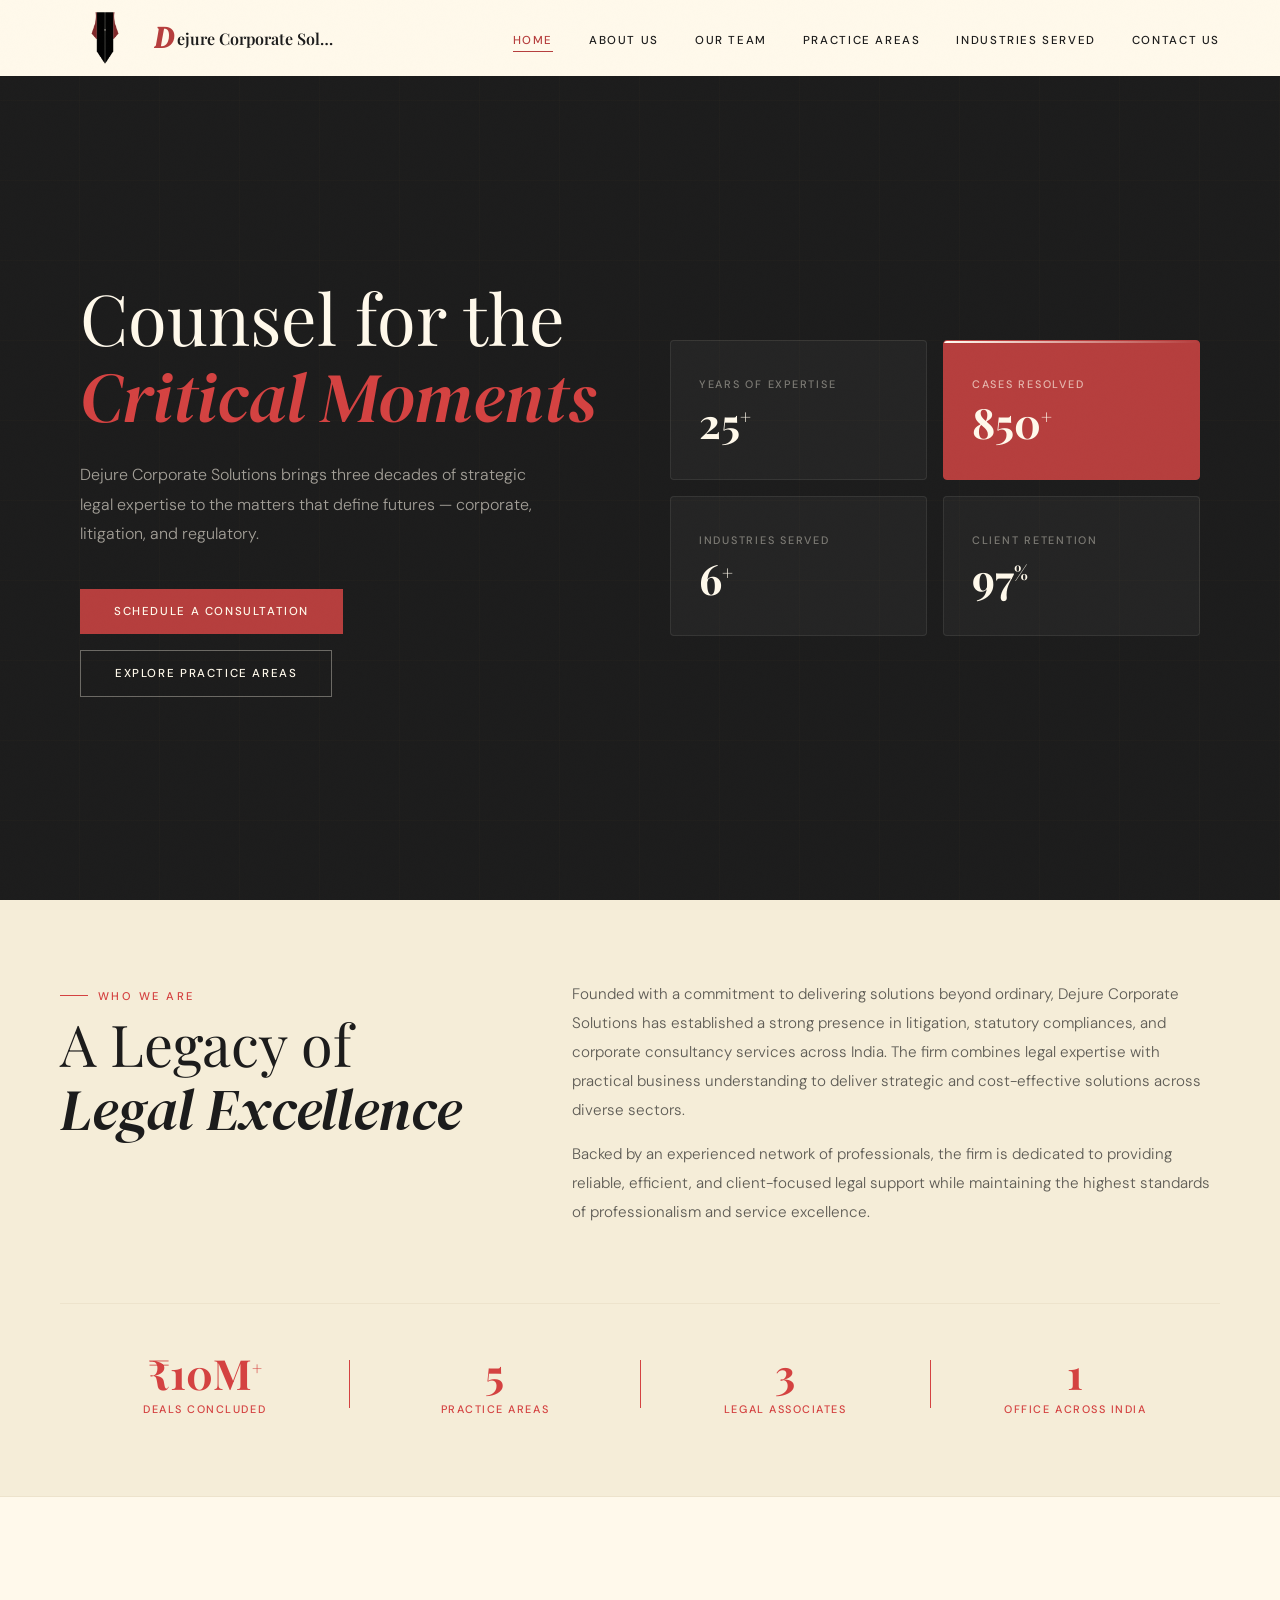
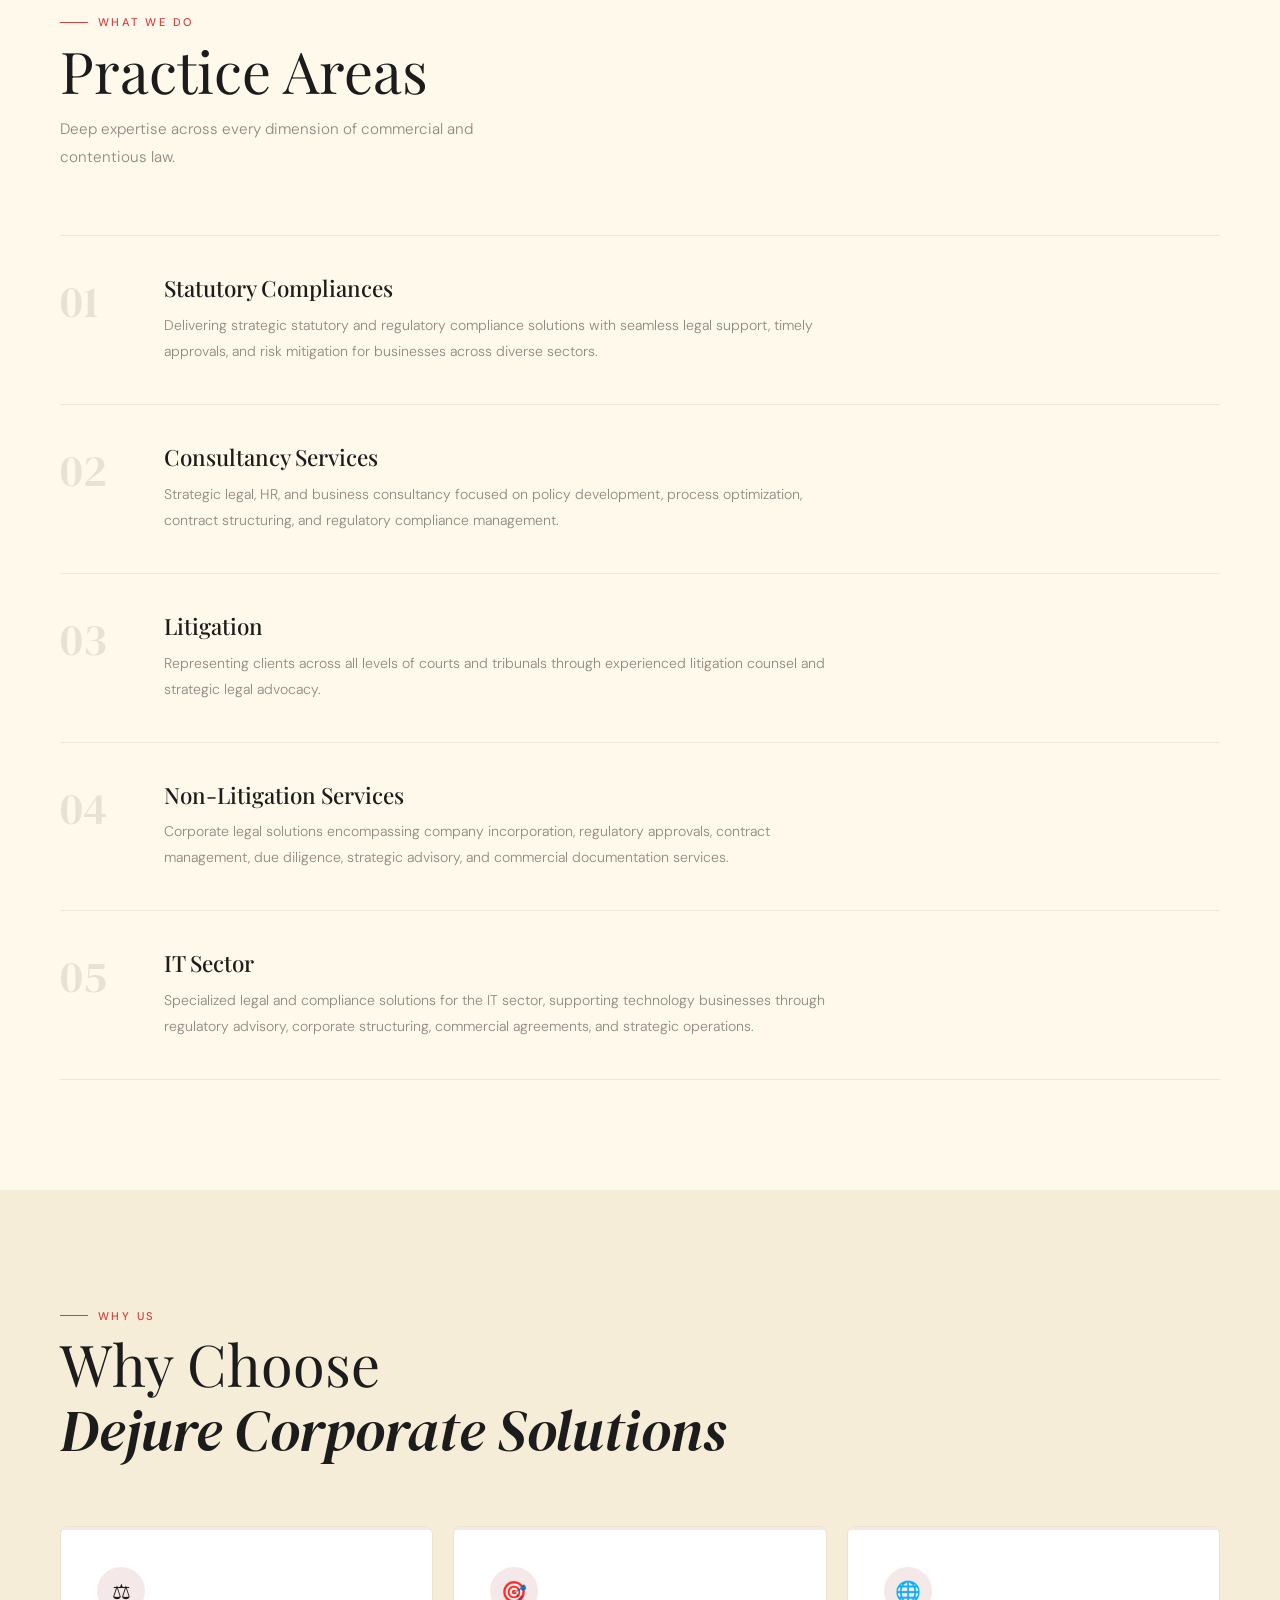
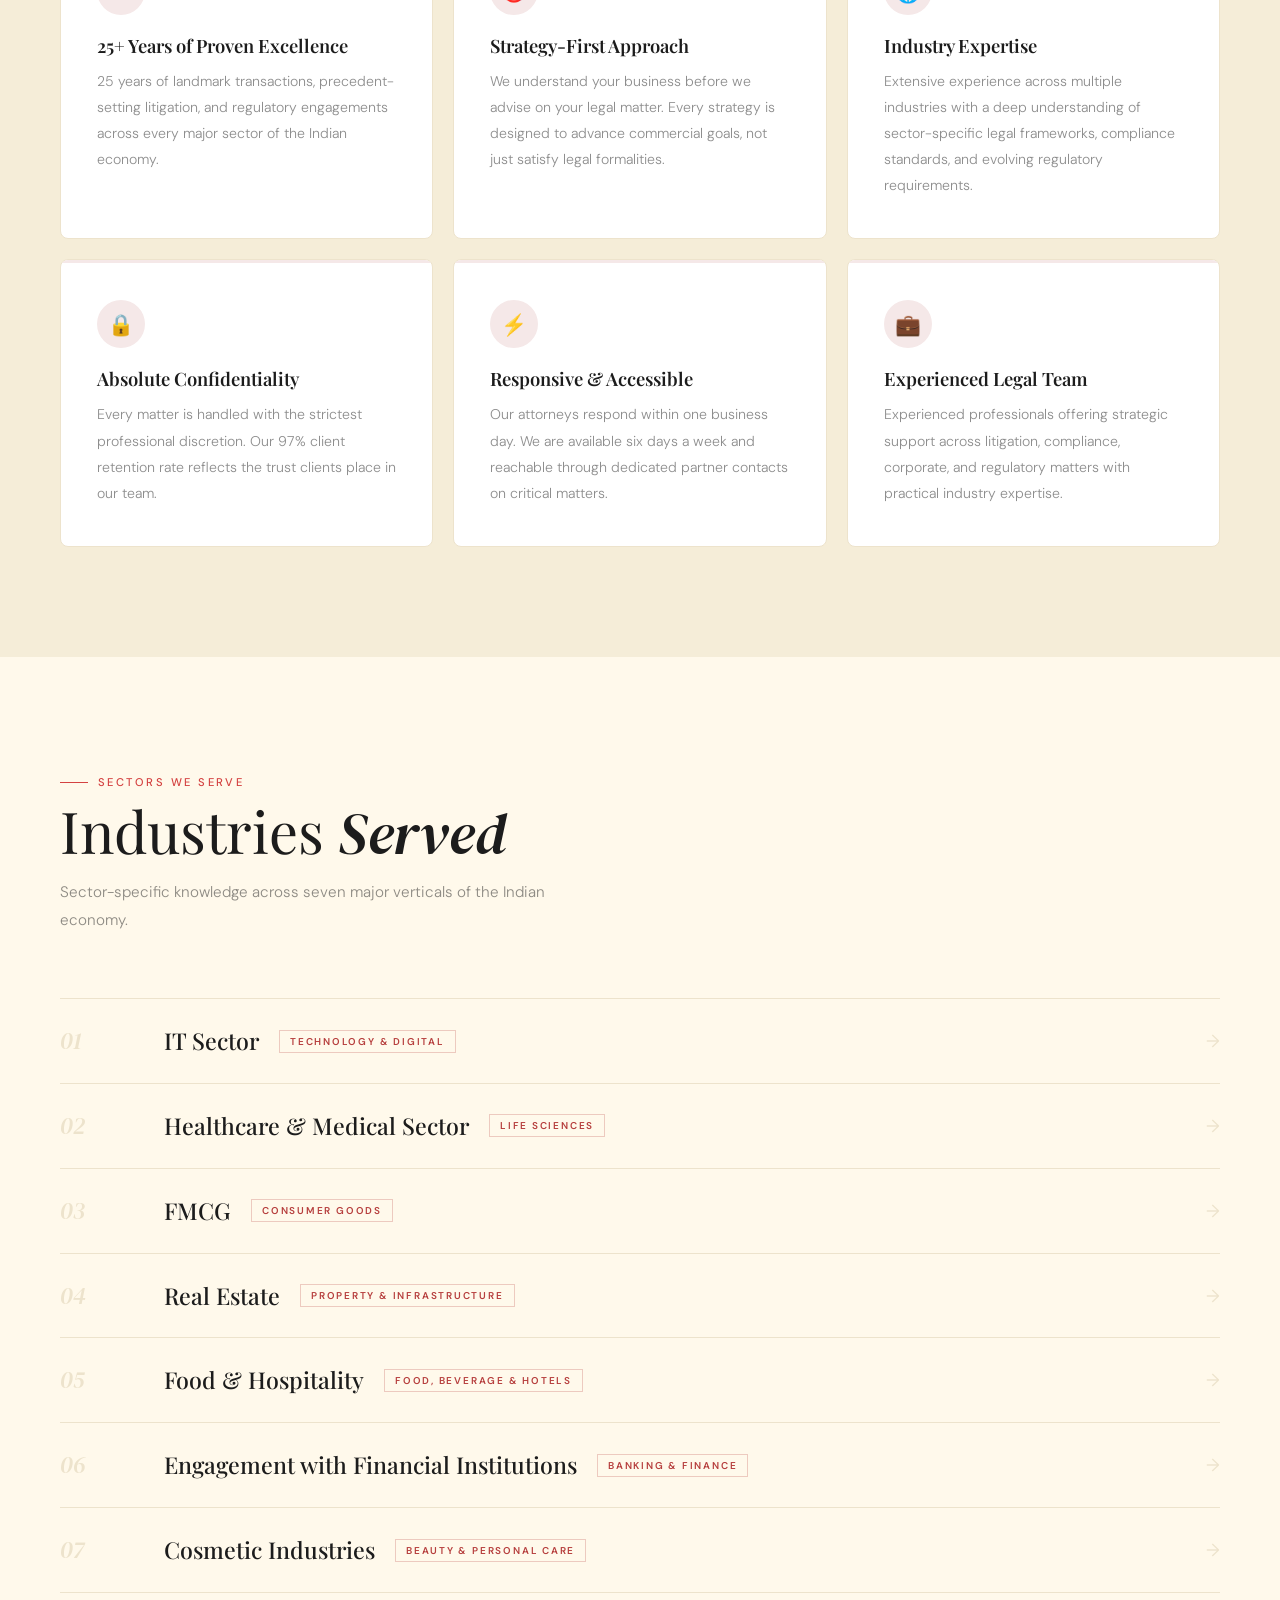
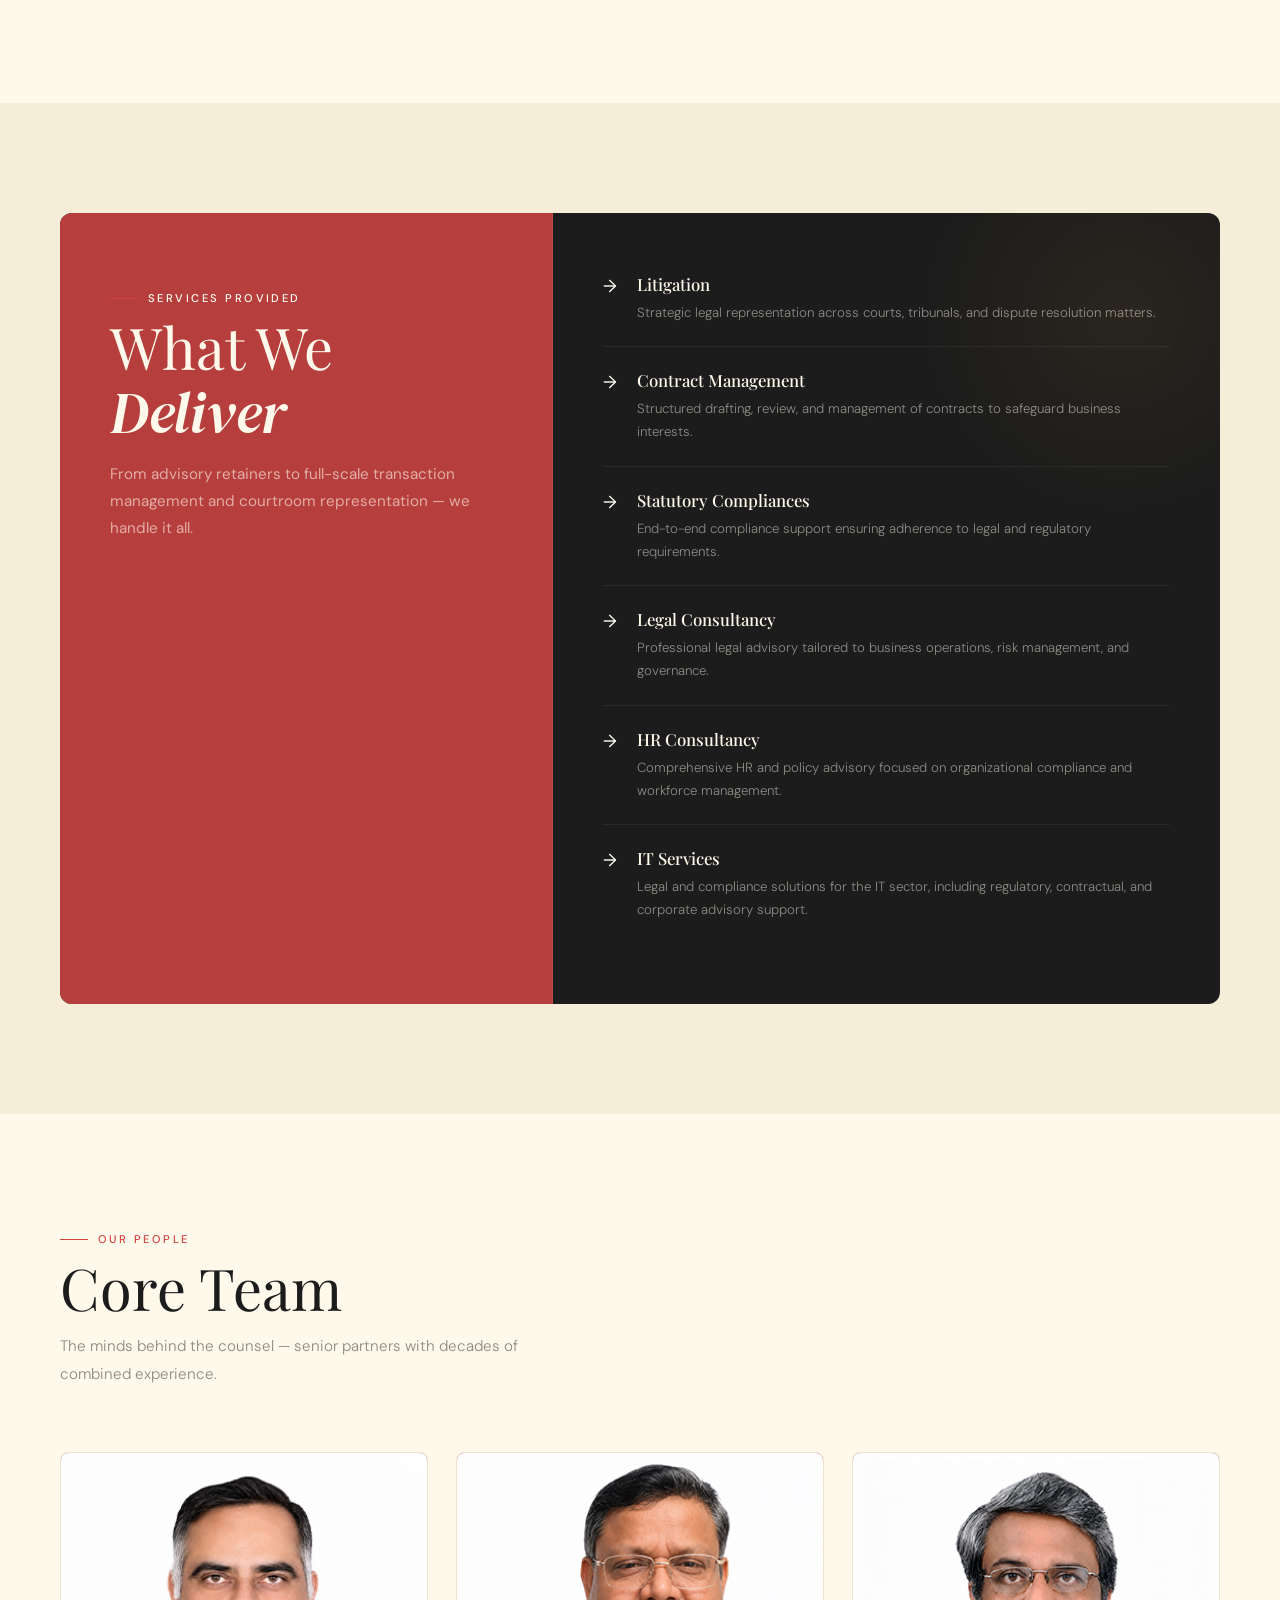
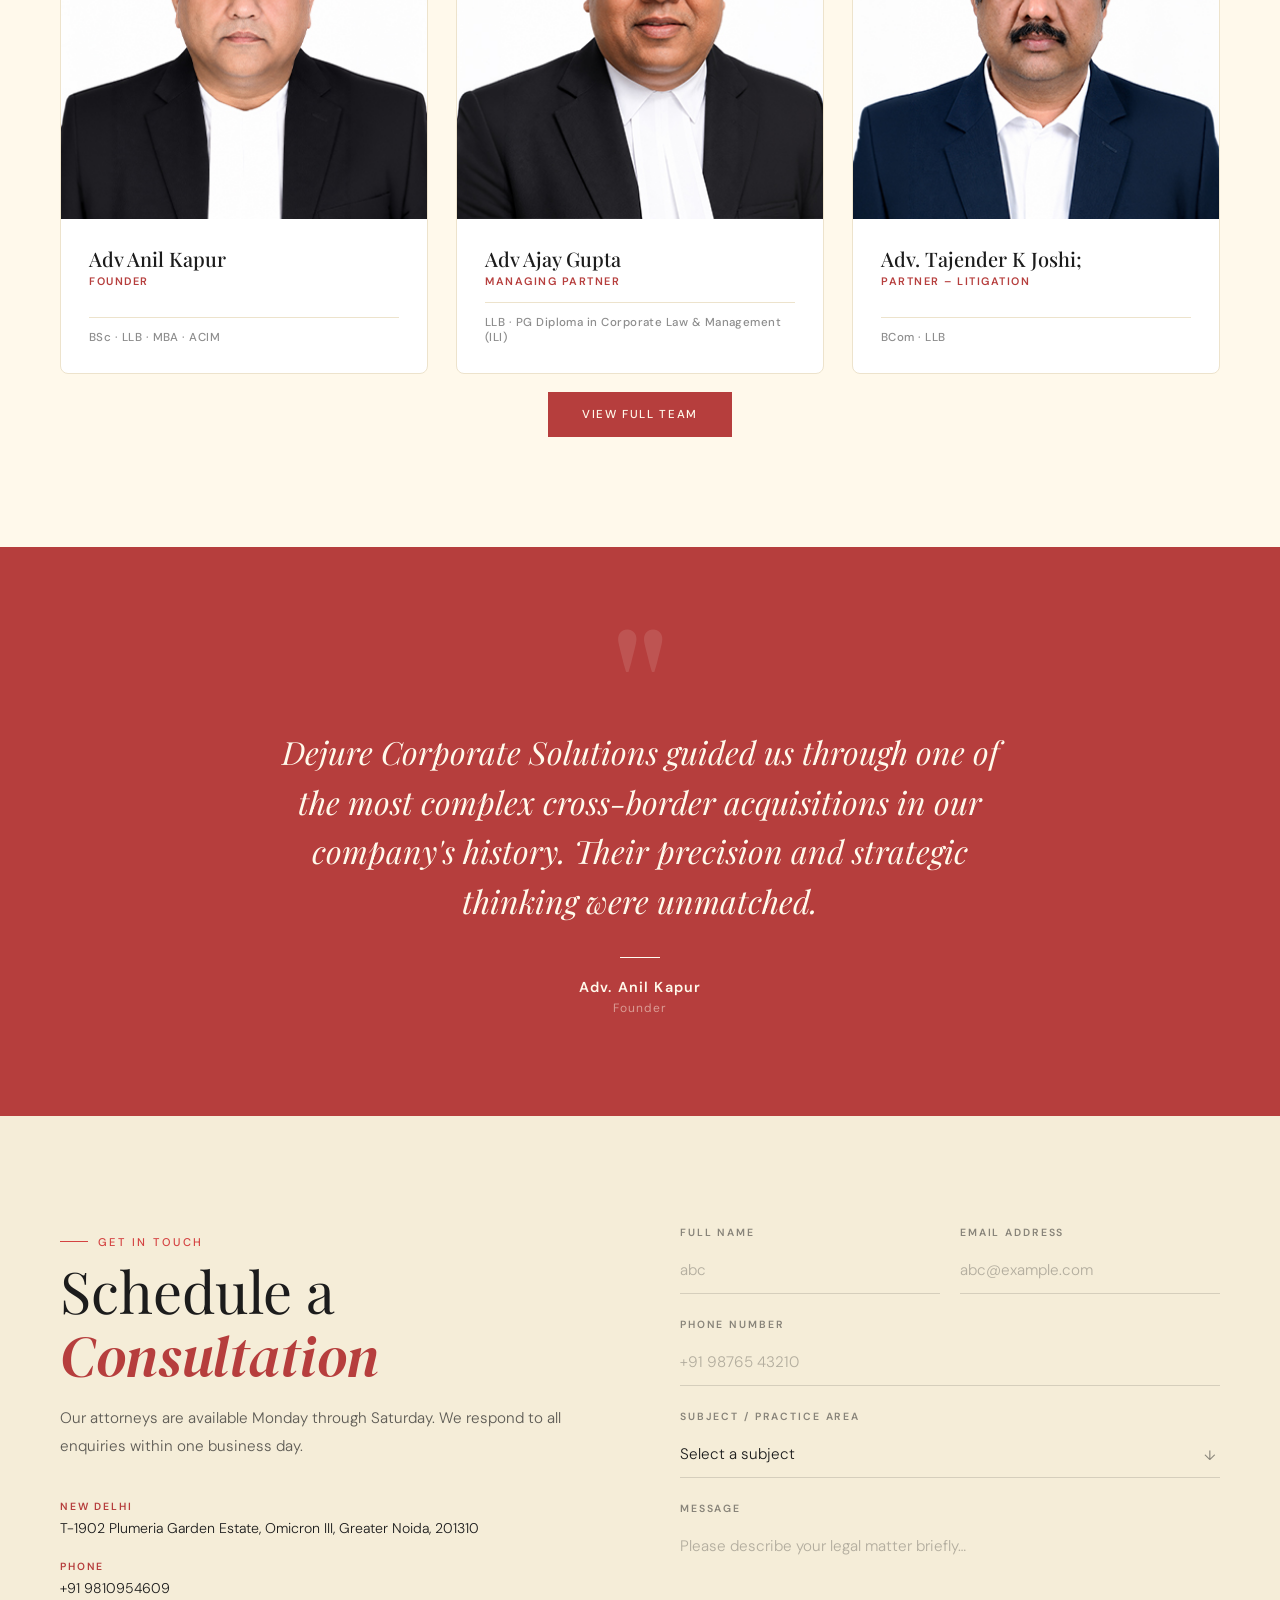
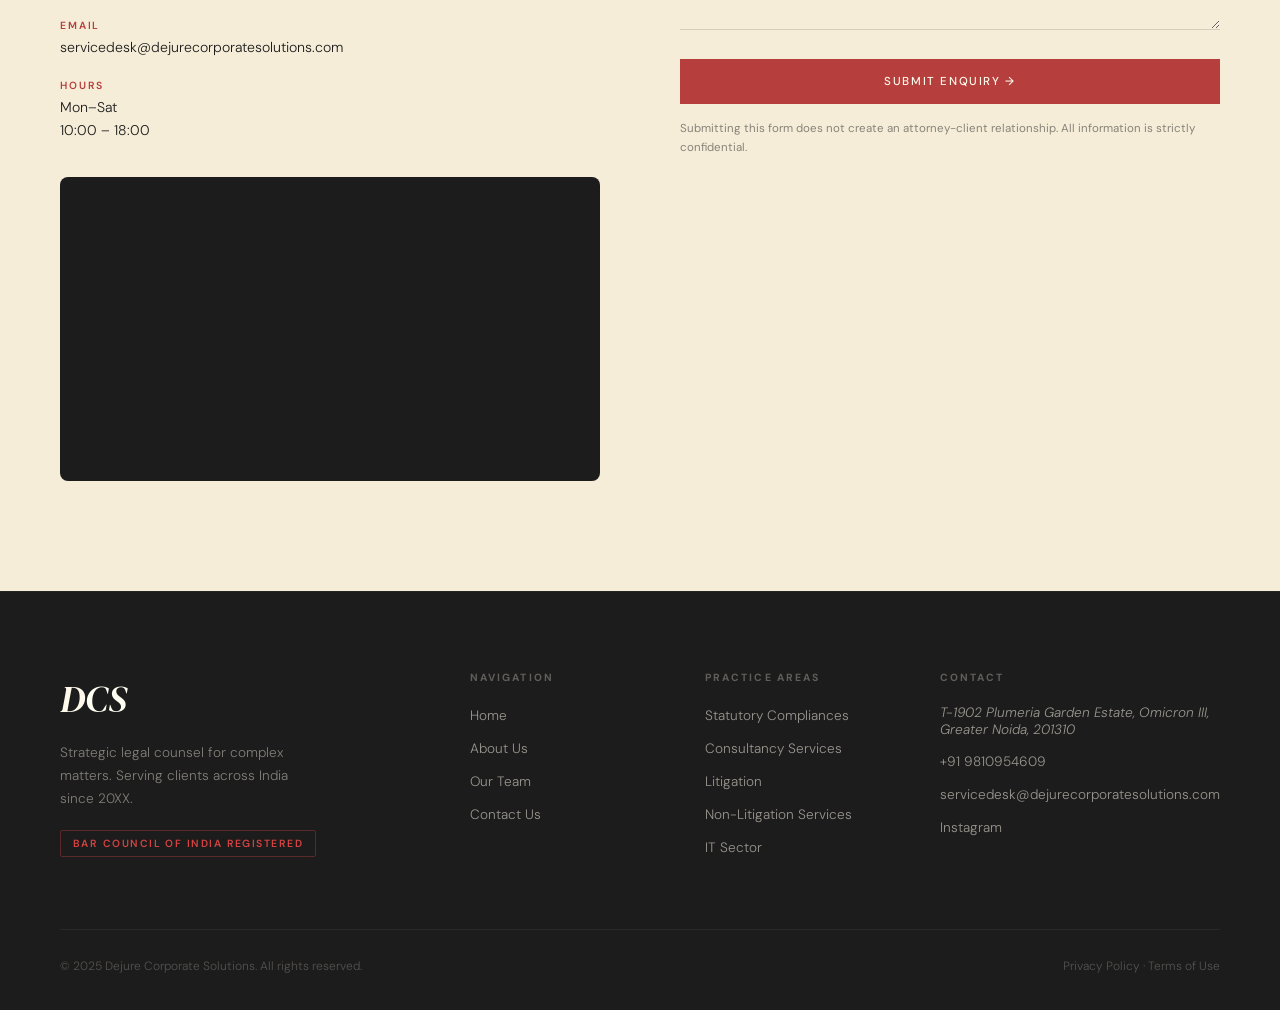
==== commit 6301fa6a: "Update index.html" ====
--- a/index.html
+++ b/index.html
@@ -493,6 +493,7 @@
             <li><a>+91 9810954609</a></li>
             <li><a>servicedesk@dejurecorporatesolutions.com</a></li>
             <li><a href="https://www.instagram.com/dejurecorporate">Instagram</a></li>
+          </ul>
         </div>
       </div>
       <div class="footer-bottom">
@@ -504,4 +505,4 @@
 
   <script src="script.js"></script>
 </body>
-</html>+</html>
--- a/style.css
+++ b/style.css
@@ -123,6 +123,11 @@
   object-fit: contain;
   flex-shrink: 0;
 }
+@media (max-width: 480px) {
+  .nav-logo-img { width: 32px; height: 32px; }
+  .logo-h       { font-size: 1.4rem; }
+  .logo-full    { font-size: 0.68rem; letter-spacing: 0; }
+}
 nav.scrolled .nav-logo  { color: var(--charcoal); }
 nav.scrolled .logo-h    { color: var(--mehroon); }
 nav.scrolled .nav-link  { color: var(--charcoal); }
@@ -199,6 +204,13 @@
   font-family: 'Playfair Display', serif;
   color: var(--cream); font-size: 1.1rem; font-weight: 600;
   transition: color 0.3s;
+  overflow: hidden;
+}
+.nav-logo .logo-full {
+  white-space: nowrap;
+  overflow: hidden;
+  text-overflow: ellipsis;
+  max-width: 160px;
 }
 .logo-h {
   font-size: 1.8rem; line-height: 1; color: var(--beige);
@@ -1166,6 +1178,7 @@
 .ind-sidebar {
   position: sticky; top: calc(var(--nav-h) + 32px);
   padding-right: 40px;
+  transition: opacity 0.4s ease;
 }
 .ind-sidebar-label {
   font-size: 0.62rem; font-weight: 700; letter-spacing: 0.22em; text-transform: uppercase;
@@ -1184,7 +1197,7 @@
 .ind-sidebar-nav a.active {
   color: var(--mehroon);
   border-left-color: var(--mehroon);
-  background: var(--white-pale);
+  background:  rgba(28,28,28,0.04);;
 }
 
 /* ── Content area ── */
@@ -1485,14 +1498,42 @@
 .cp-strip { background: var(--mehroon); }
 .cp-strip-row {
   display: grid;
-  grid-template-columns: 1fr auto 1fr auto 1fr auto 1fr auto 1fr;
-  align-items: stretch;
-  min-height: 110px;
+  grid-template-columns: 1.2fr auto 0.8fr auto 1.8fr auto 0.9fr auto 0.9fr;
+  align-items: center;
+  min-height: 80px;
 }
 .cp-strip-card {
-  display: flex; align-items: center; gap: 18px;
-  padding: 32px 24px;
+  display: flex;
+  align-items: center;
+  gap: 14px;
+  padding: 20px 20px;
   transition: background 0.25s;
+}
+.cp-strip-card p {
+  font-size: 0.78rem;
+  line-height: 1.45;
+  color: var(--cream);
+  font-weight: 300;
+}
+.cp-strip-icon {
+  font-size: 1.1rem;
+  flex-shrink: 0;
+  width: 36px;
+  height: 36px;
+  background: rgba(255,249,235,0.1);
+  border-radius: 50%;
+  display: flex;
+  align-items: center;
+  justify-content: center;
+}
+.cp-strip-label {
+  display: block;
+  font-size: 0.58rem;
+  font-weight: 600;
+  letter-spacing: 0.18em;
+  text-transform: uppercase;
+  color: rgba(255,249,235,0.5);
+  margin-bottom: 4px;
 }
 .cp-strip-card:hover { background: rgba(255,249,235,0.08); }
 .cp-strip-divider {
@@ -1587,9 +1628,7 @@
 /* Responsive */
 @media (max-width: 1024px) {
   .cp-strip-row { grid-template-columns: 1fr 1fr; }
-  .cp-strip-divider:nth-child(2),
-  .cp-strip-divider:nth-child(4),
-  .cp-strip-divider:nth-child(6) { display: none; }
+  .cp-strip-divider { display: none; }
   .cp-body-inner { grid-template-columns: 1fr; gap: 60px; }
   .cp-map { aspect-ratio: 16/9; }
 }
@@ -2265,14 +2304,15 @@
  
   /* ── TEAM PREVIEW (home) ── */
   .team-preview-grid  { grid-template-columns: 1fr; gap: 20px; }
-  .tp-photo           { aspect-ratio: 3/1; }
+  .tp-photo img { object-position: center 15%; }
+  .tp-photo           { aspect-ratio: 4/3; min-height: 200px; }
   .tp-initials        { font-size: 2rem; }
   .tp-info            { padding: 20px; }
   .team-cta           { margin-top: 8px; }
  
   /* ── FULL TEAM GRID ── */
   .full-team-grid     { grid-template-columns: 1fr 1fr; gap: 16px; }
-  .ft-photo           { height: 90px; }
+  .ft-photo           { height: 180px; }
   .ft-photo span      { font-size: 1.4rem; }
   .ft-card > h3       { font-size: 1rem; padding: 16px 16px 4px; }
   .ft-role            { padding: 0 16px 10px; }
@@ -2428,8 +2468,8 @@
  
   /* NAV */
   .nav-inner { padding: 0 16px; }
-  .logo-full { display: none; } /* show only "D" on very small screens */
-  .logo-h    { font-size: 2rem; }
+  .logo-full { font-size: 0.7rem; letter-spacing: 0; }
+  .logo-h    { font-size: 1.4rem; }
  
   /* HERO */
   .hero { padding: calc(var(--nav-h) + 32px) 16px 40px; }
@@ -2449,7 +2489,7 @@
  
   /* TEAM */
   .full-team-grid { grid-template-columns: 1fr; }
-  .tp-photo       { aspect-ratio: 16/7; }
+  .tp-photo       { aspect-ratio: 4/3; min-height: 180px;}
  
   /* FOOTER */
   .footer-inner   { grid-template-columns: 1fr; gap: 28px; }
@@ -2778,7 +2818,32 @@
       margin-bottom: .25rem;
     }
 
-    @media (max-width: 1024px) {
-  .cp-strip-row { grid-template-columns: 1fr 1fr; }
-  .cp-strip-divider { display: none; }
-}+    .cp-strip .container-wide {
+  padding: 0;
+}
+
+.cp-strip-row {
+  display: flex !important;
+  flex-wrap: nowrap;
+  overflow-x: auto;
+  scrollbar-width: none;
+  -ms-overflow-style: none;
+  min-height: 80px;
+}
+
+.cp-strip-row::-webkit-scrollbar { display: none; }
+
+.cp-strip-card {
+  flex: 0 0 auto;
+  min-width: 160px;
+  white-space: nowrap;
+}
+
+.cp-strip-divider {
+  flex-shrink: 0;
+  width: 1px;
+  height: 40px;
+  align-self: center;
+  margin: 0;
+  background: rgba(255,249,235,0.15);
+}
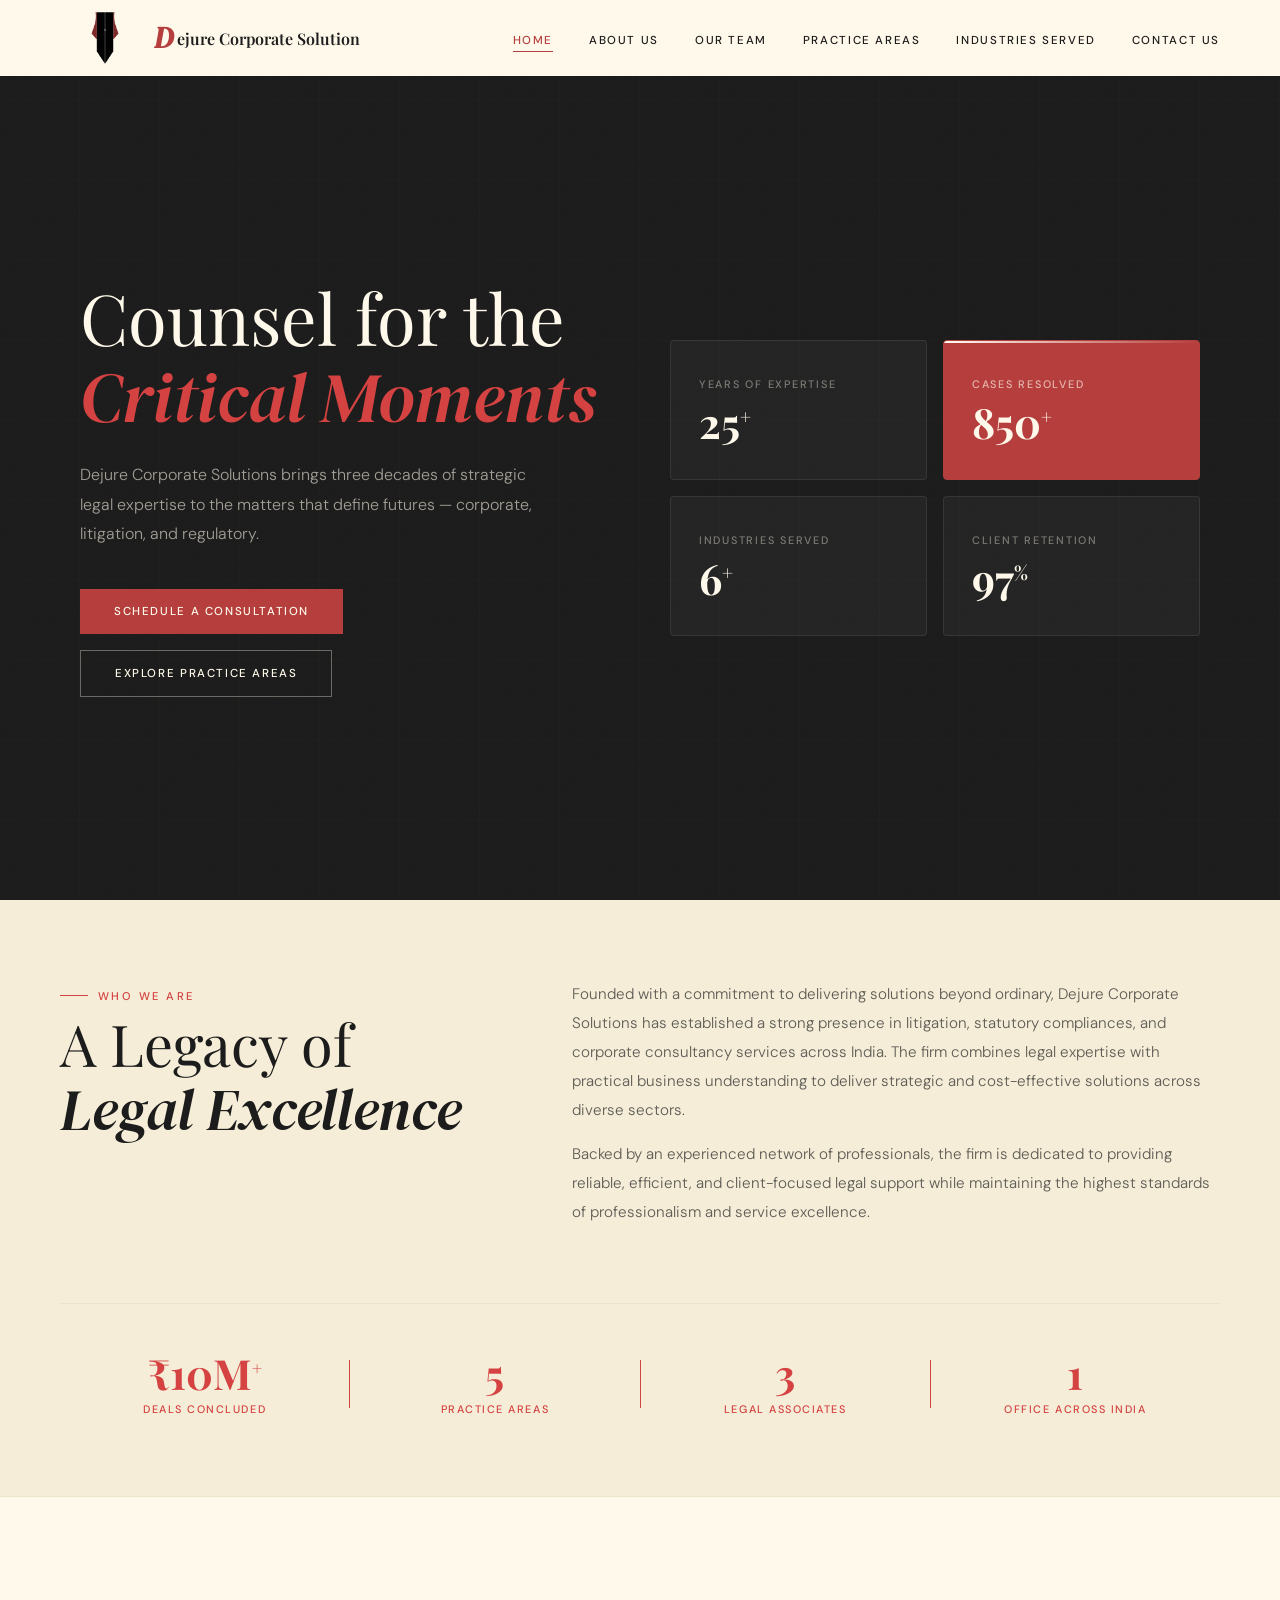
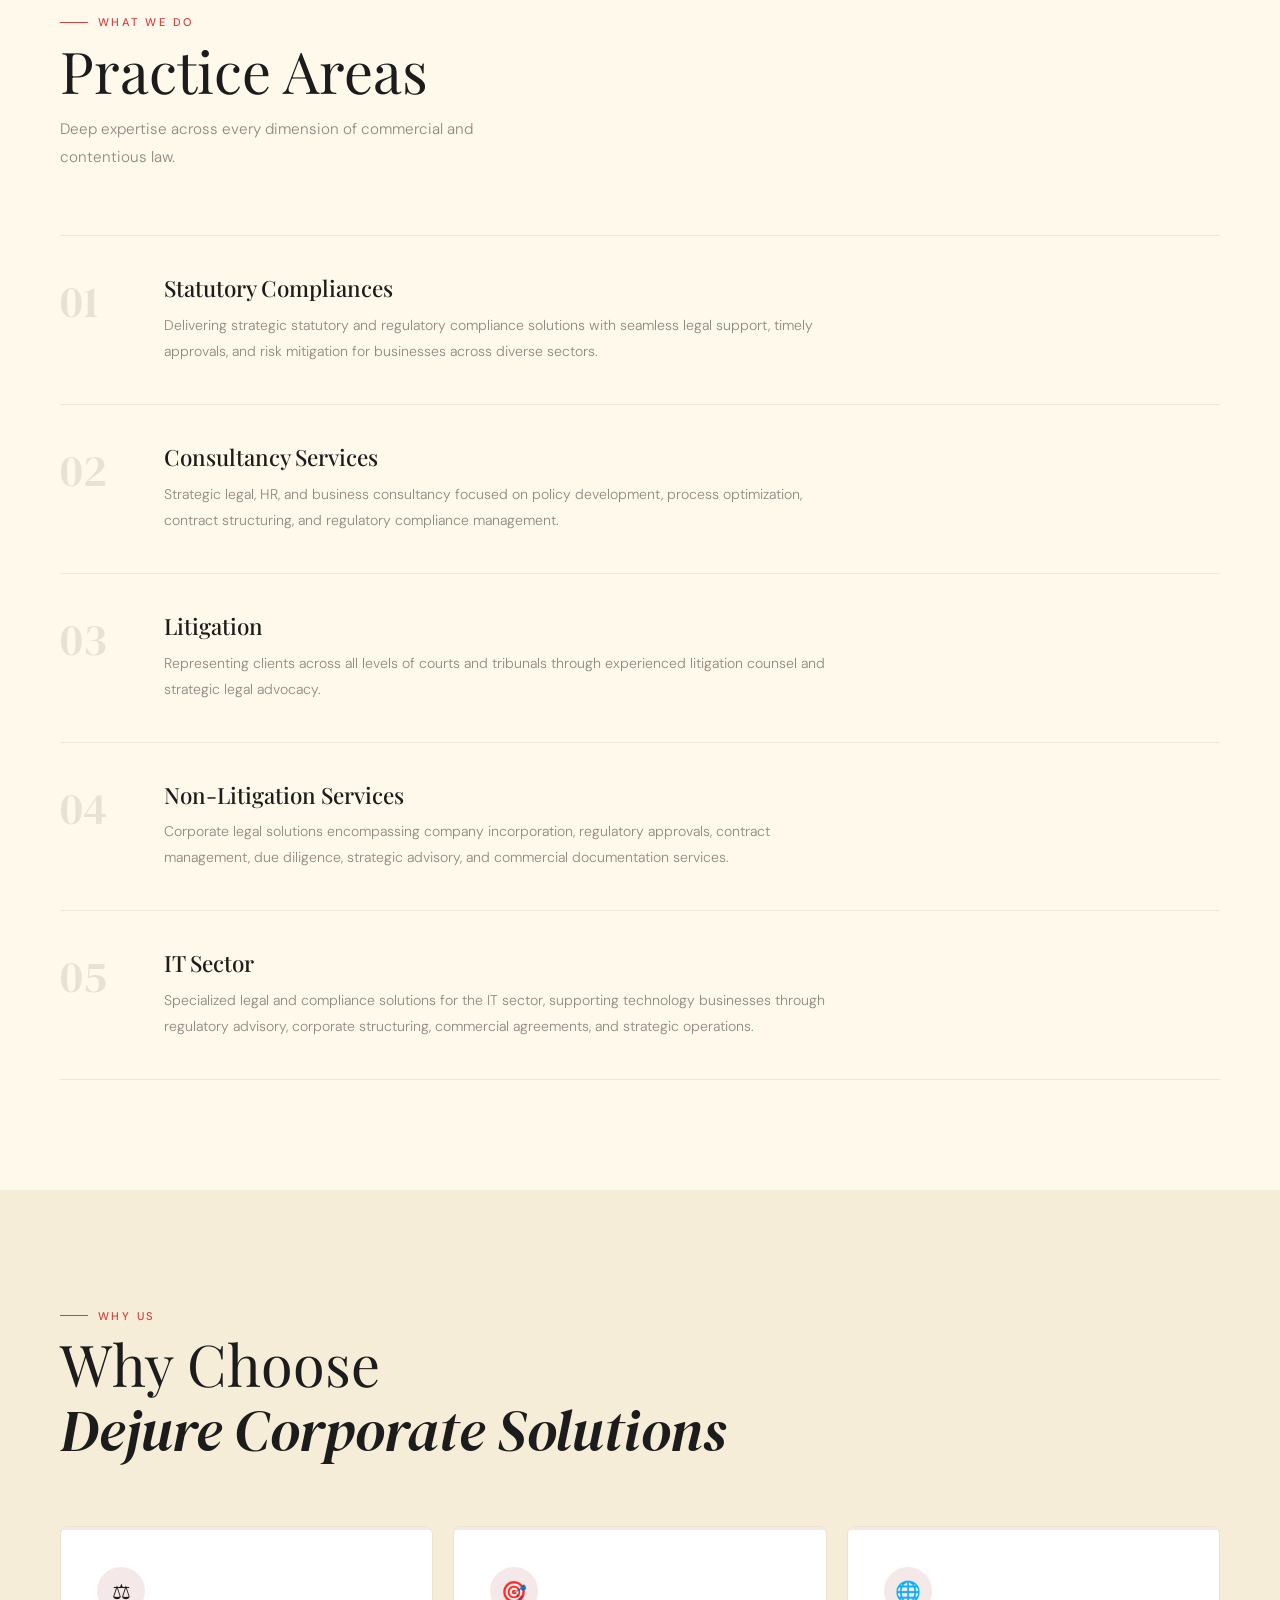
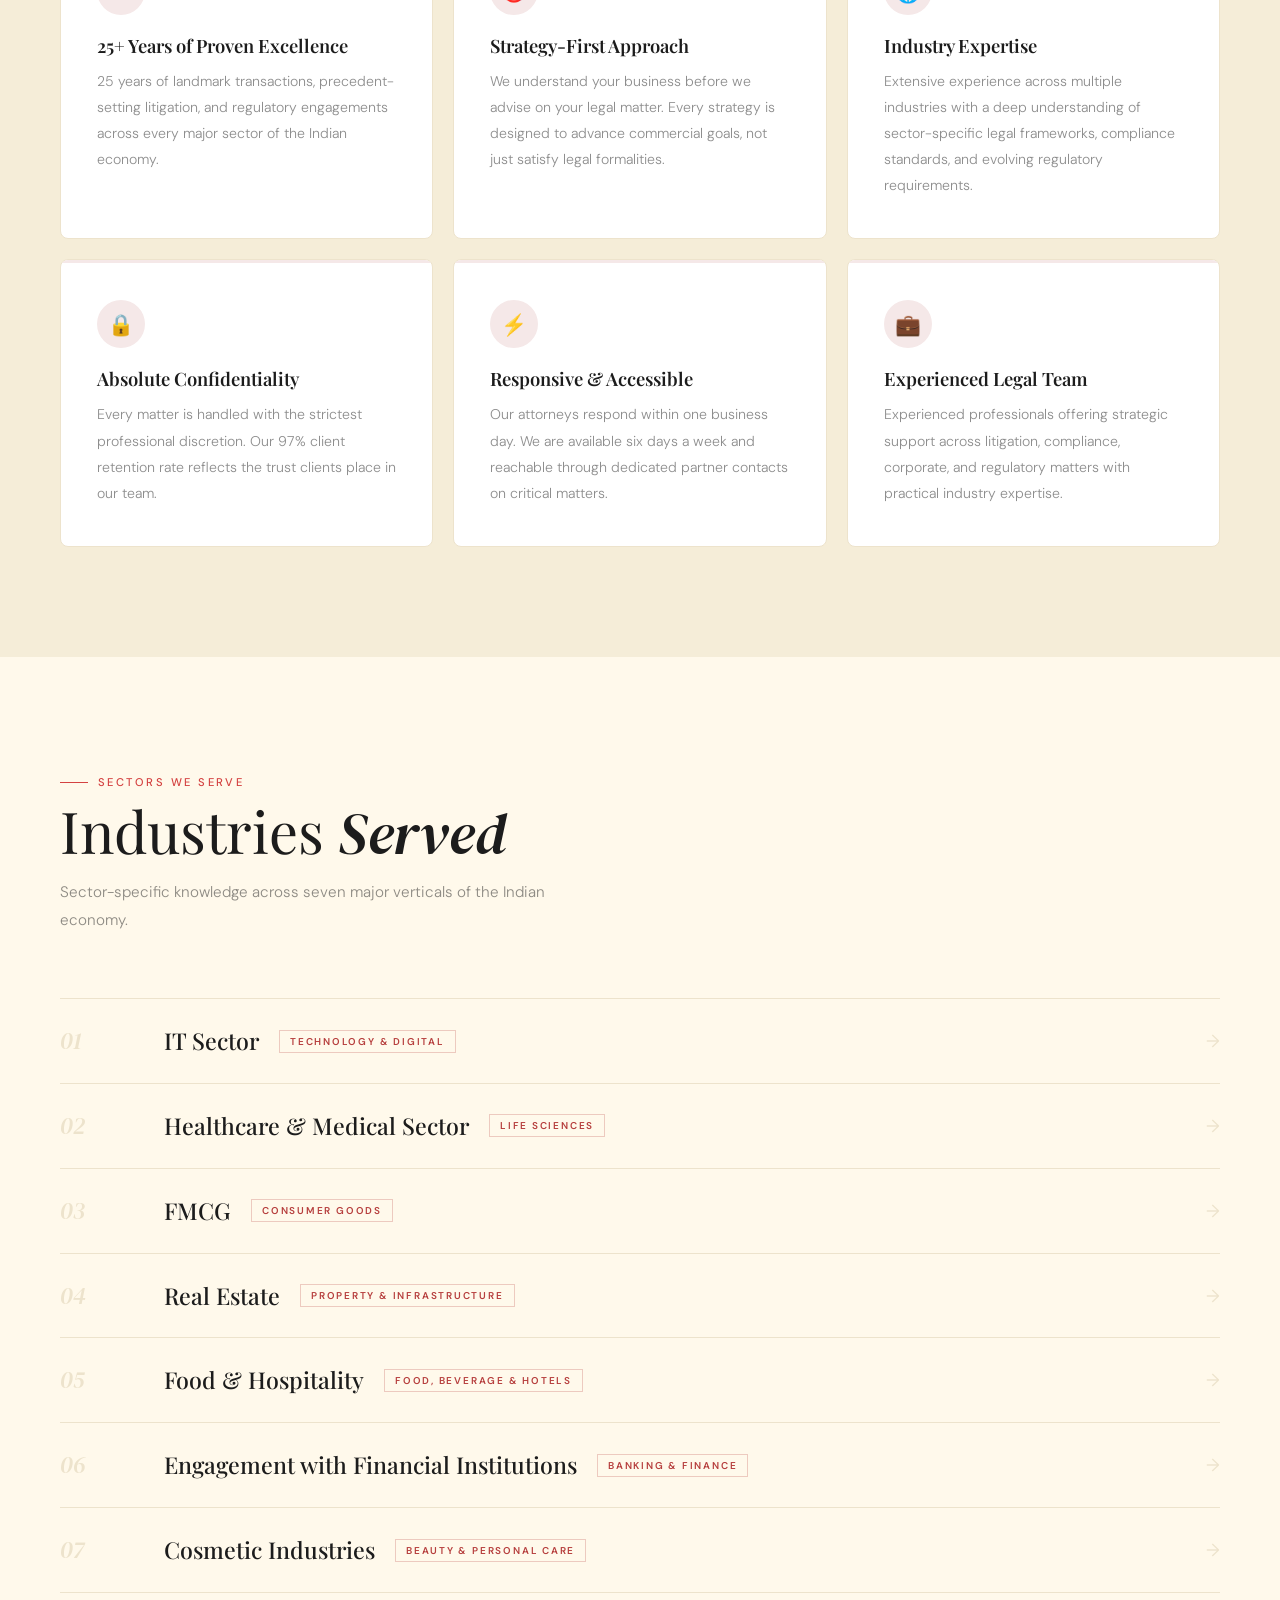
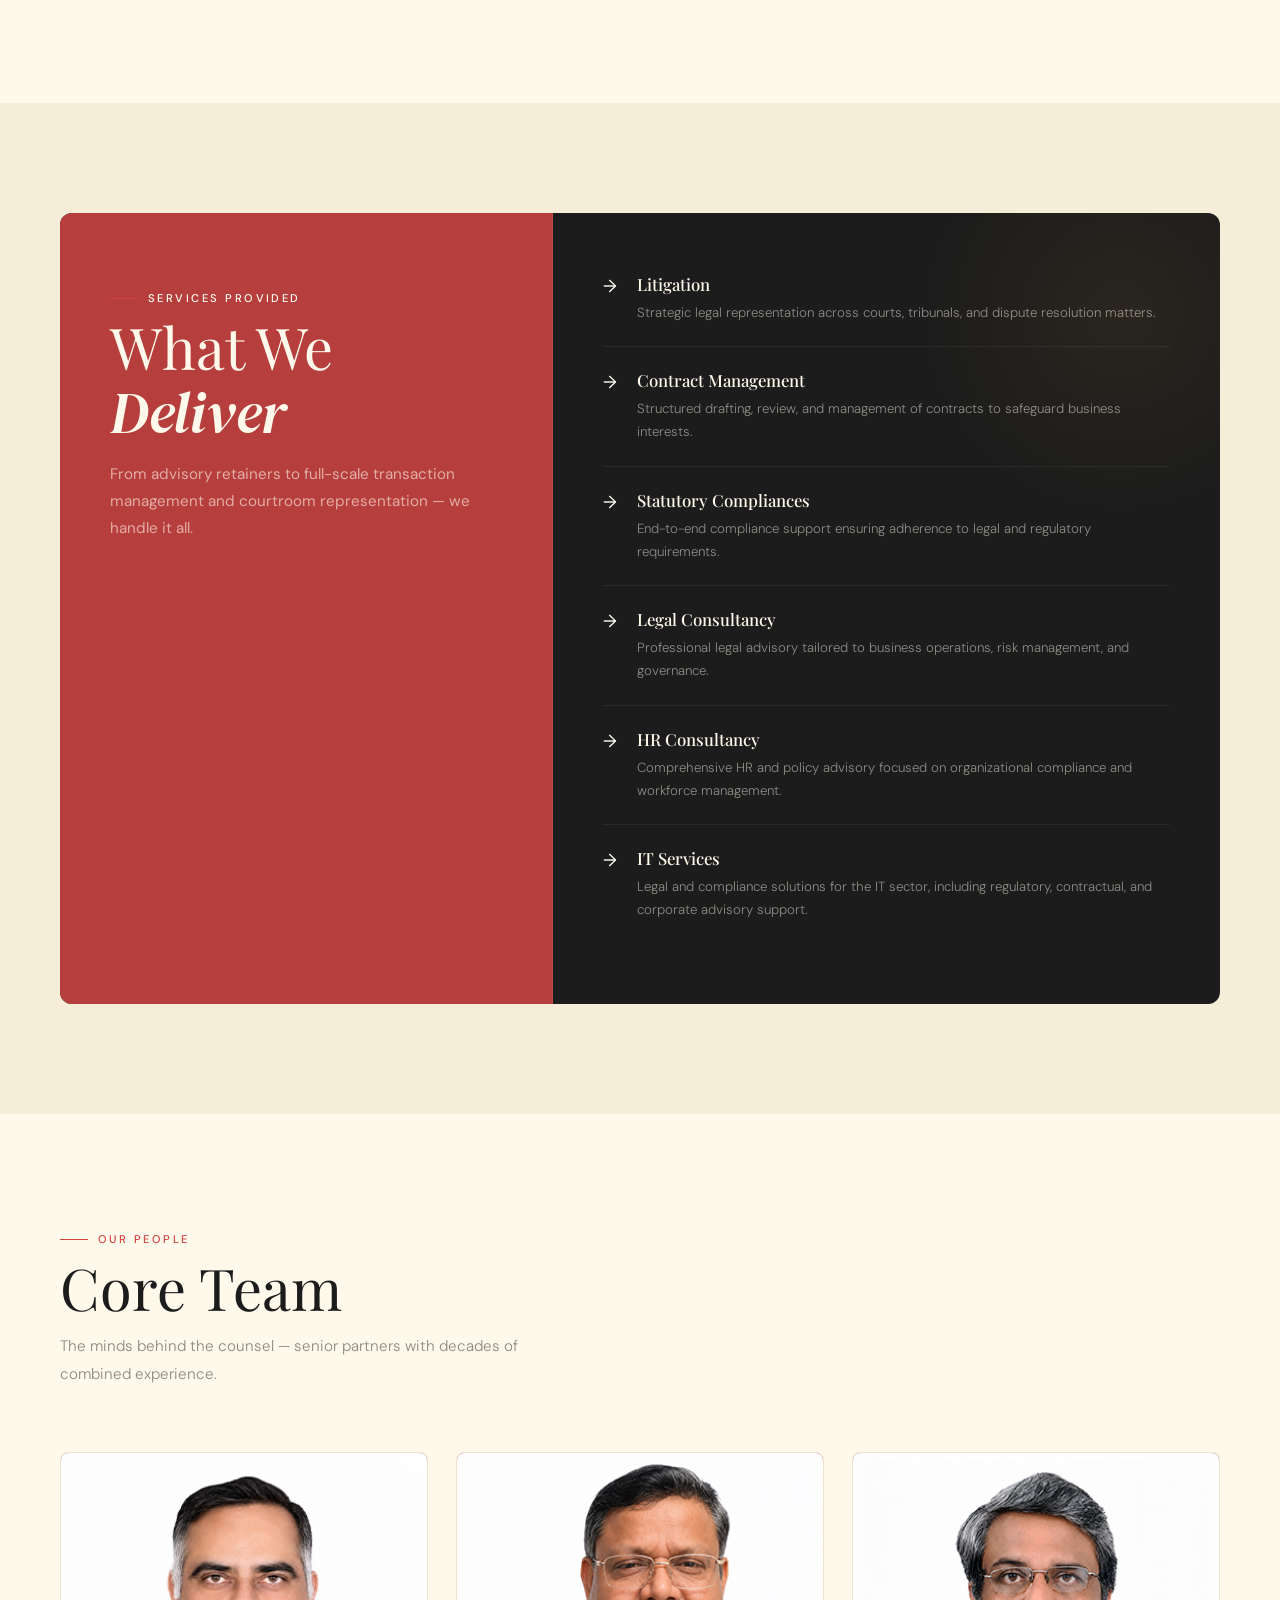
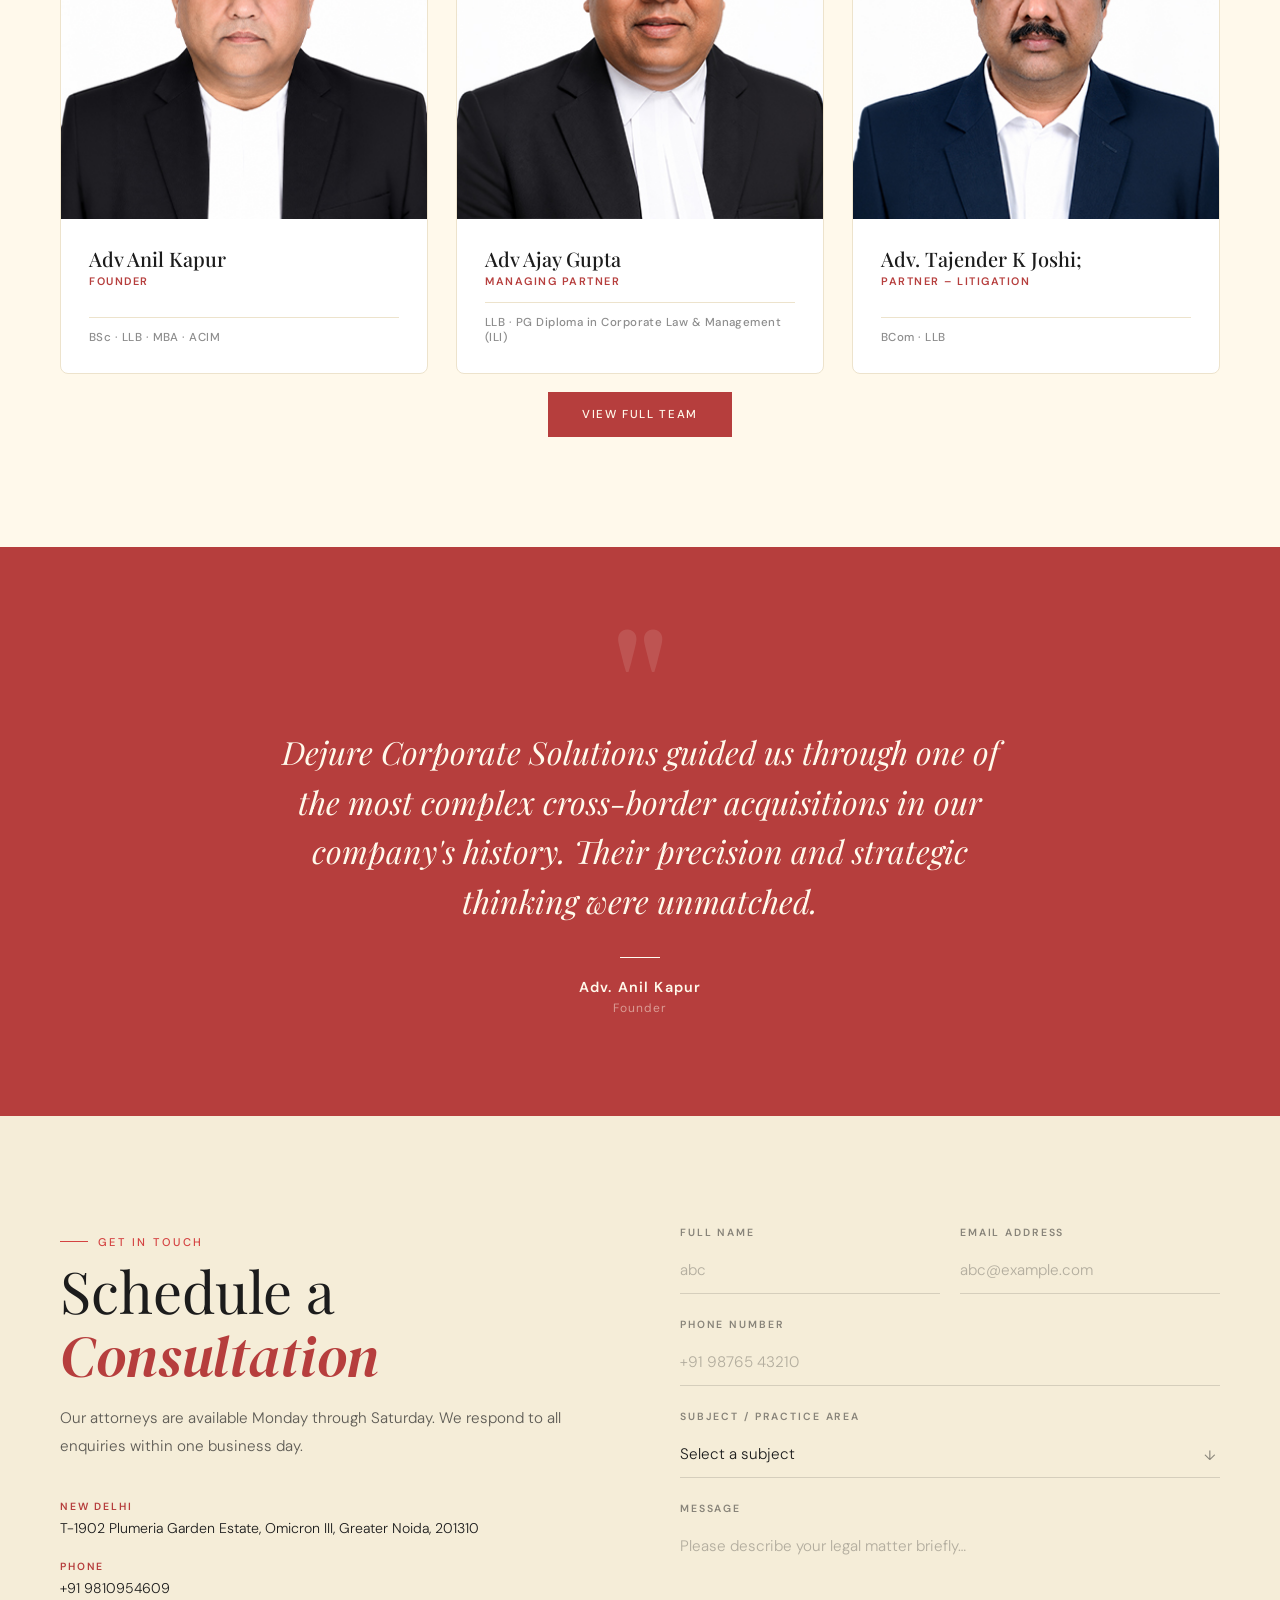
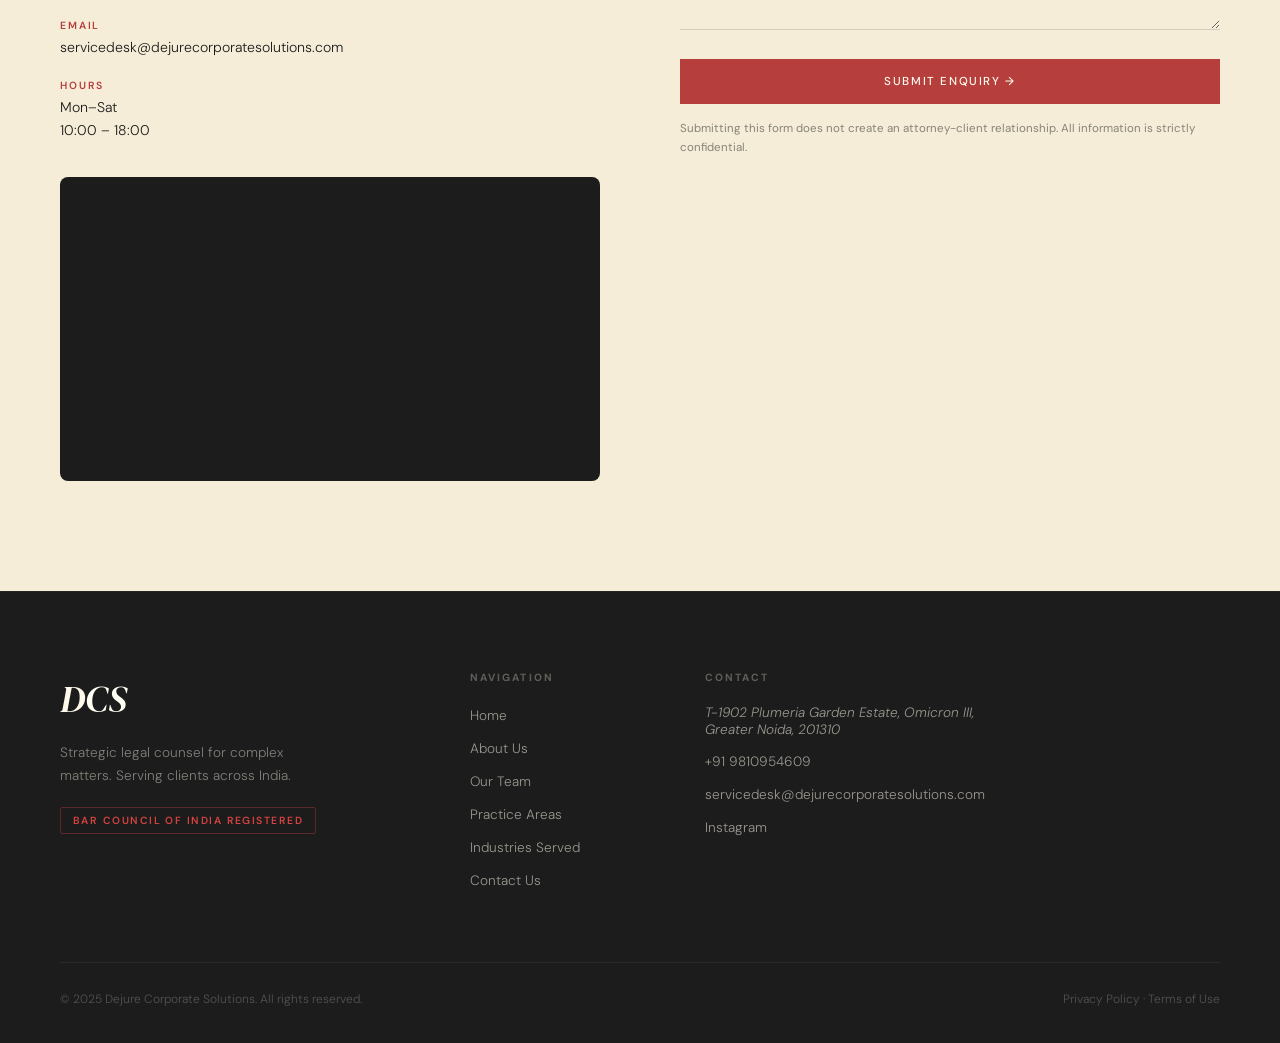
==== commit bde9da9a: "Add files via upload" ====
--- a/index.html
+++ b/index.html
@@ -464,7 +464,7 @@
       <div class="footer-inner">
         <div class="footer-brand-col">
           <div class="footer-logo">D<span>CS</span></div>
-          <p>Strategic legal counsel for complex matters. Serving clients across India since 20XX.</p>
+          <p>Strategic legal counsel for complex matters. Serving clients across India.</p>
           <div class="footer-bar-reg">Bar Council of India Registered</div>
         </div>
         <div class="footer-links-col">
@@ -473,17 +473,9 @@
             <li><a href="index.html">Home</a></li>
             <li><a href="about.html">About Us</a></li>
             <li><a href="team.html">Our Team</a></li>
+            <li><a href="practice.html">Practice Areas</a></li>
+            <li><a href="industries.html">Industries Served</a></li>
             <li><a href="#contact">Contact Us</a></li>
-          </ul>
-        </div>
-        <div class="footer-links-col">
-          <h4>Practice Areas</h4>
-          <ul>
-            <li><a>Statutory Compliances</a></li>
-            <li><a>Consultancy Services</a></li>
-            <li><a>Litigation</a></li>
-            <li><a>Non-Litigation Services</a></li>
-            <li><a>IT Sector</a></li>
           </ul>
         </div>
         <div class="footer-links-col">
@@ -505,4 +497,4 @@
 
   <script src="script.js"></script>
 </body>
-</html>
+</html>
--- a/style.css
+++ b/style.css
@@ -208,9 +208,8 @@
 }
 .nav-logo .logo-full {
   white-space: nowrap;
-  overflow: hidden;
-  text-overflow: ellipsis;
-  max-width: 160px;
+  overflow: visible;
+  max-width: none;
 }
 .logo-h {
   font-size: 1.8rem; line-height: 1; color: var(--beige);
